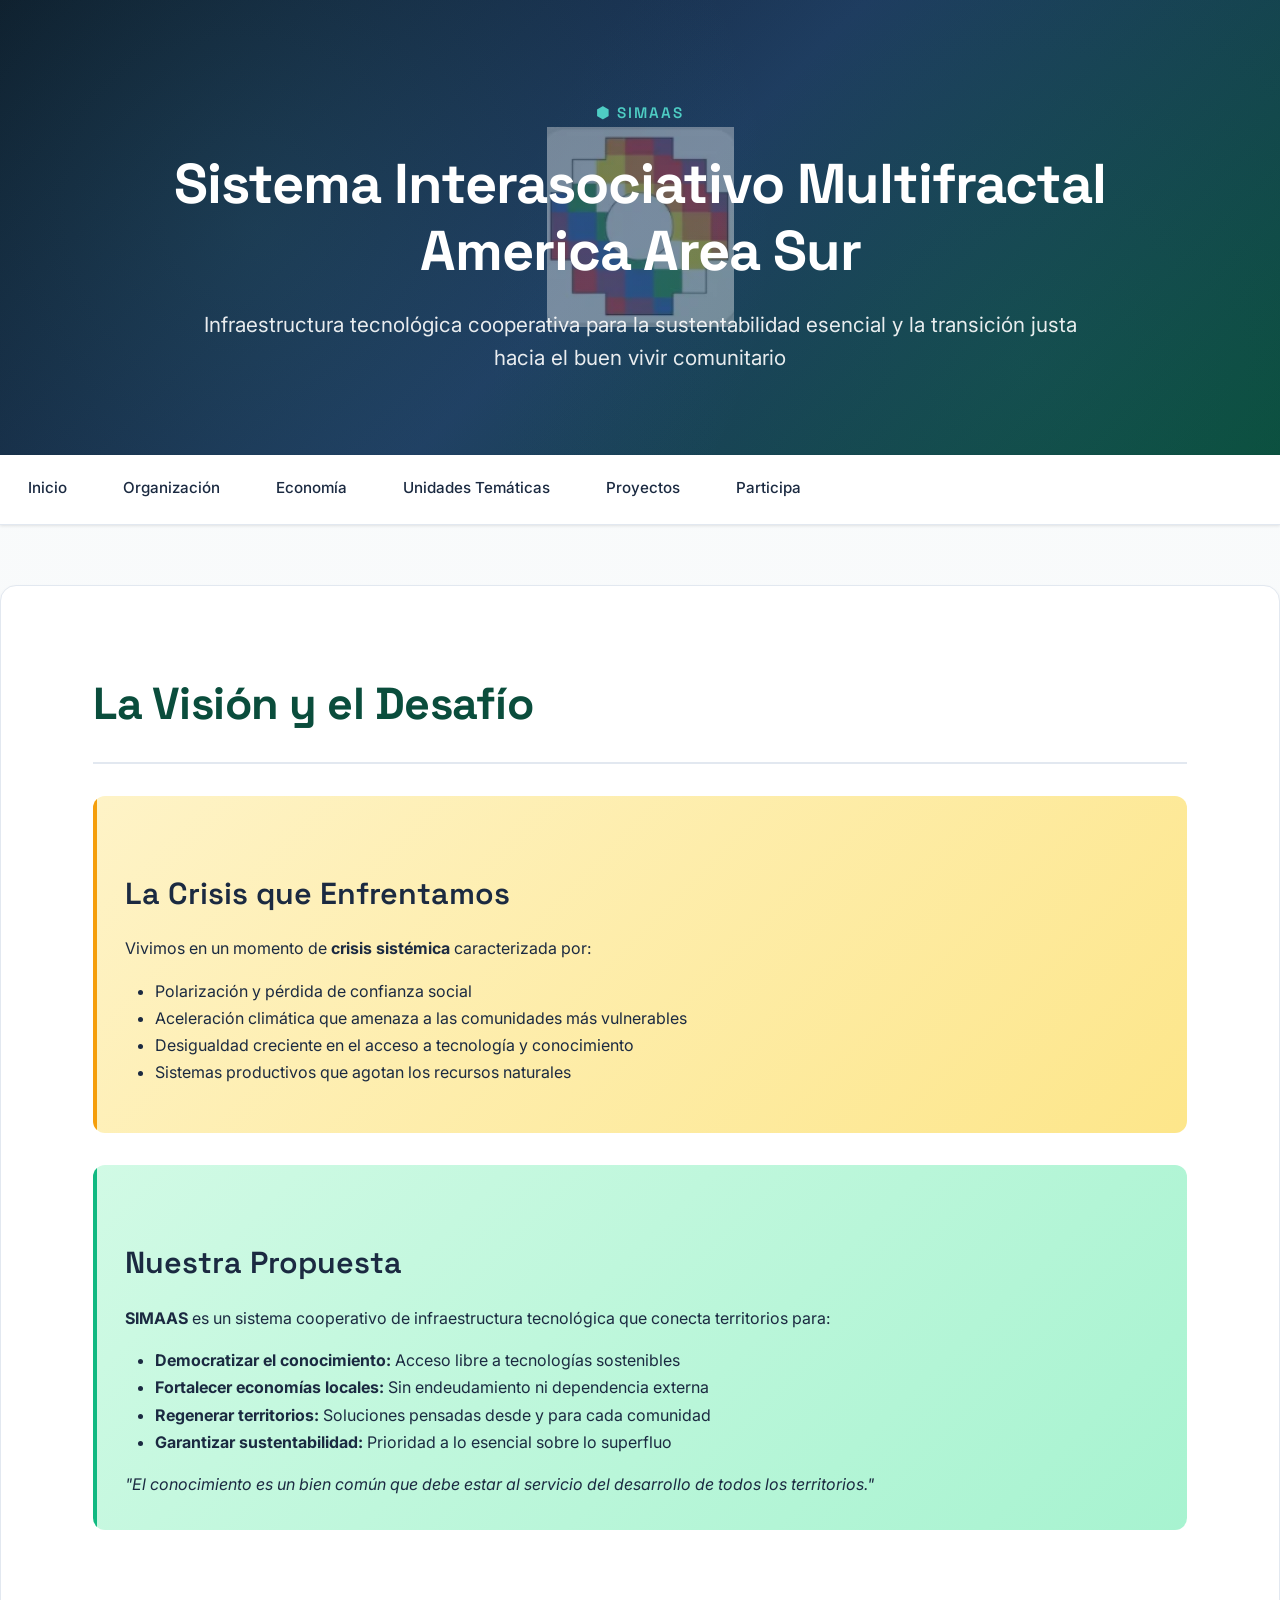
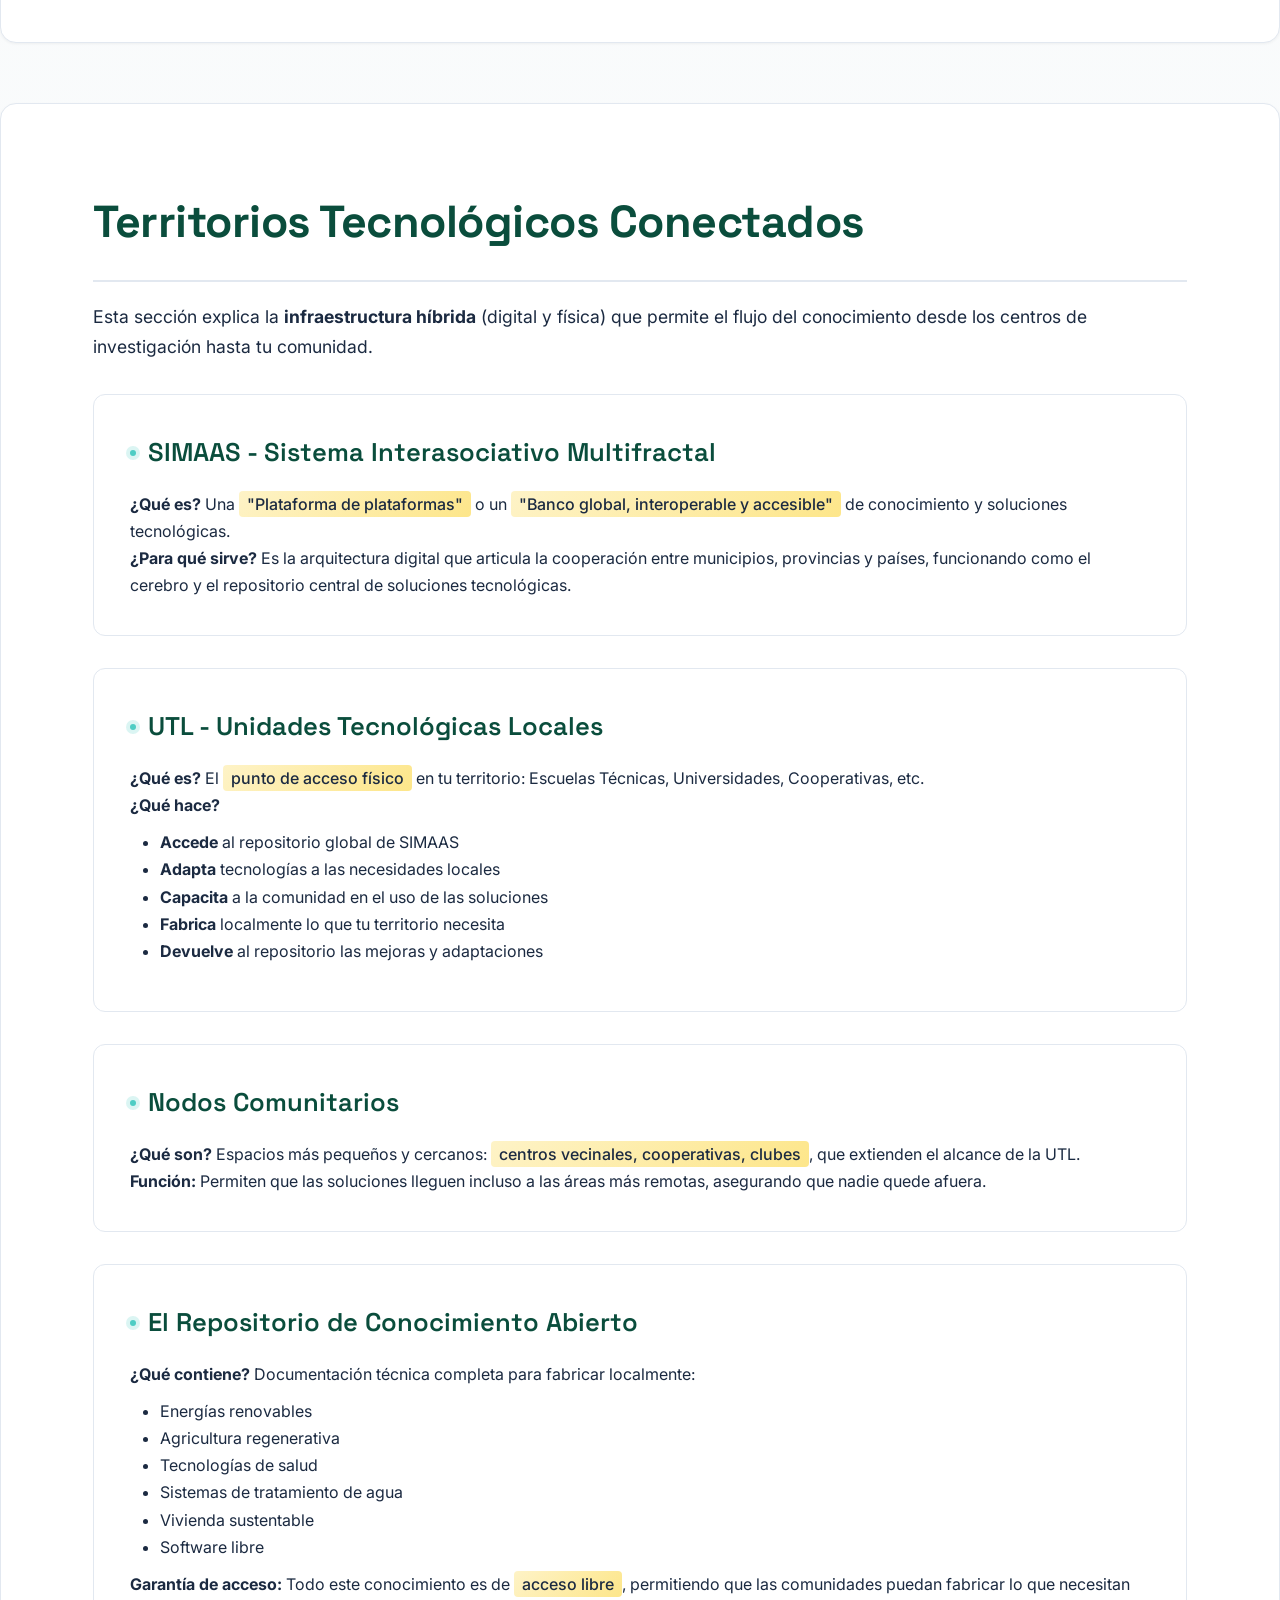
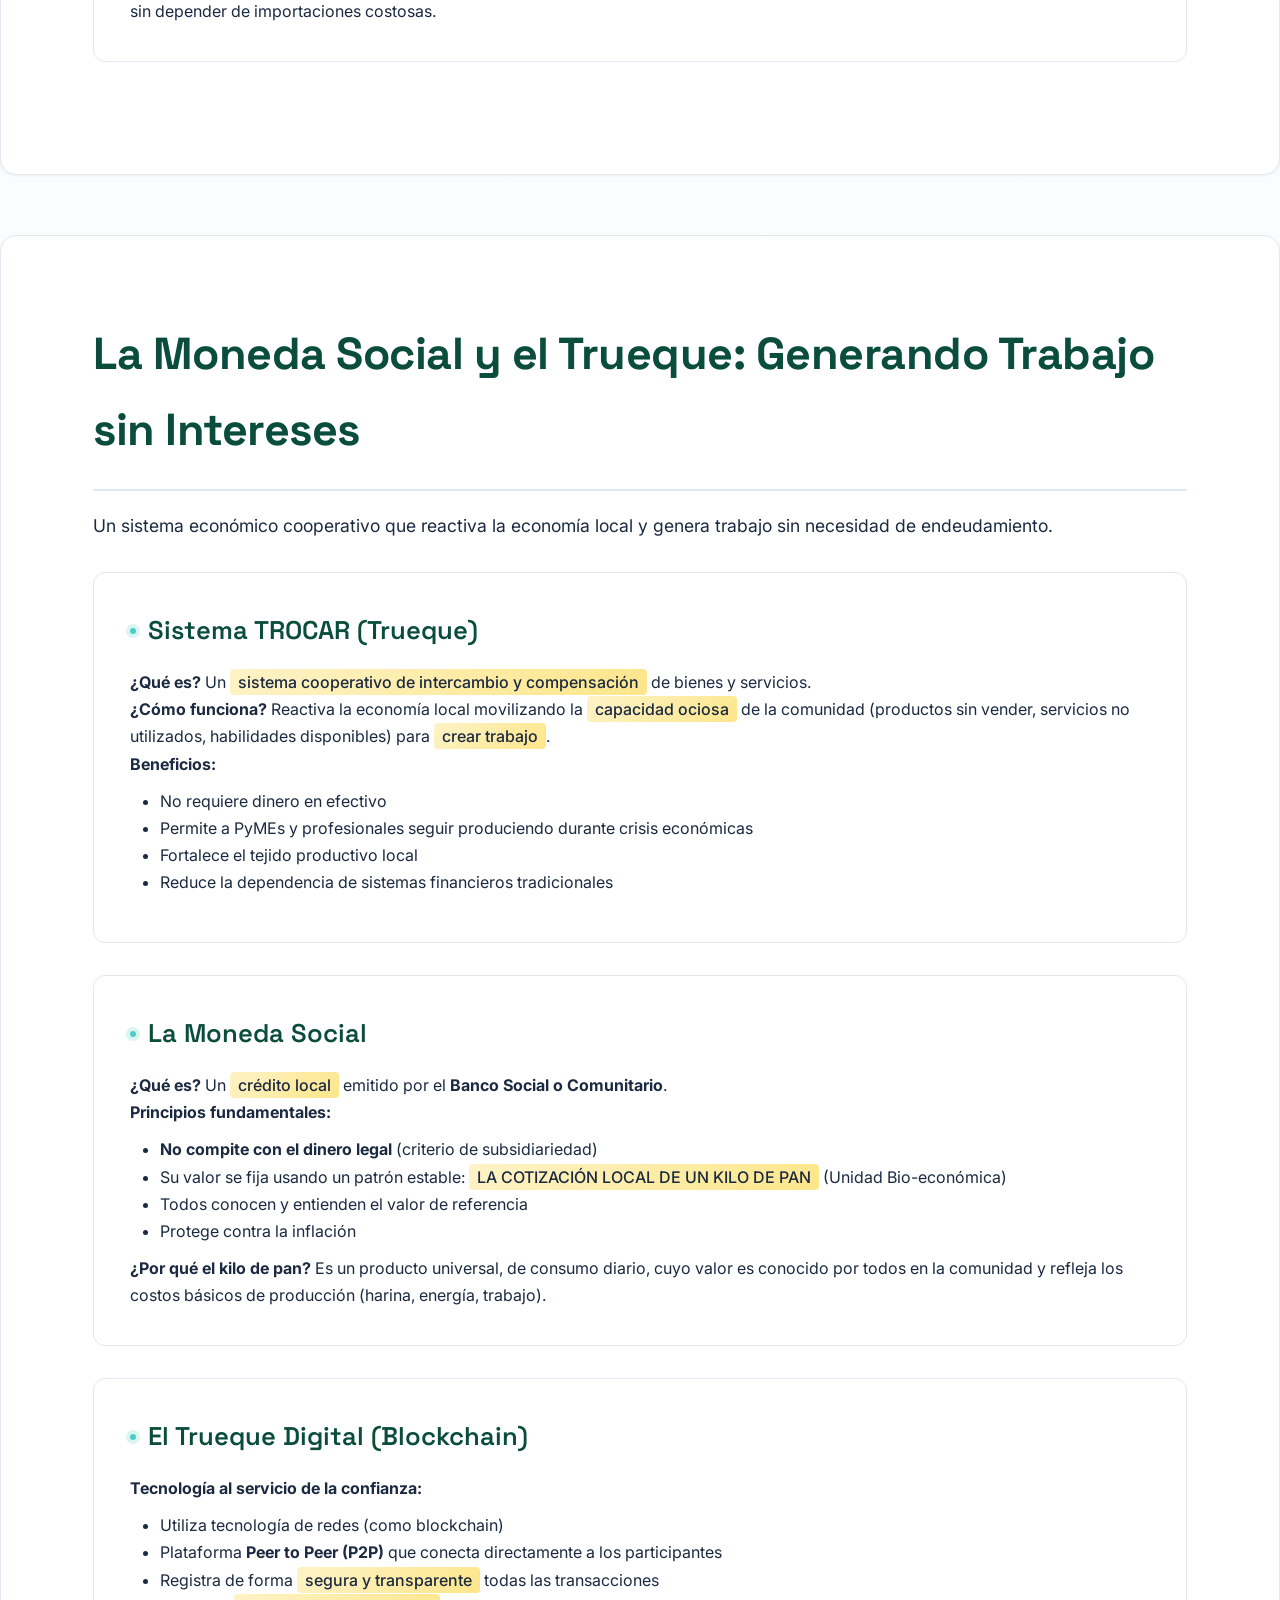
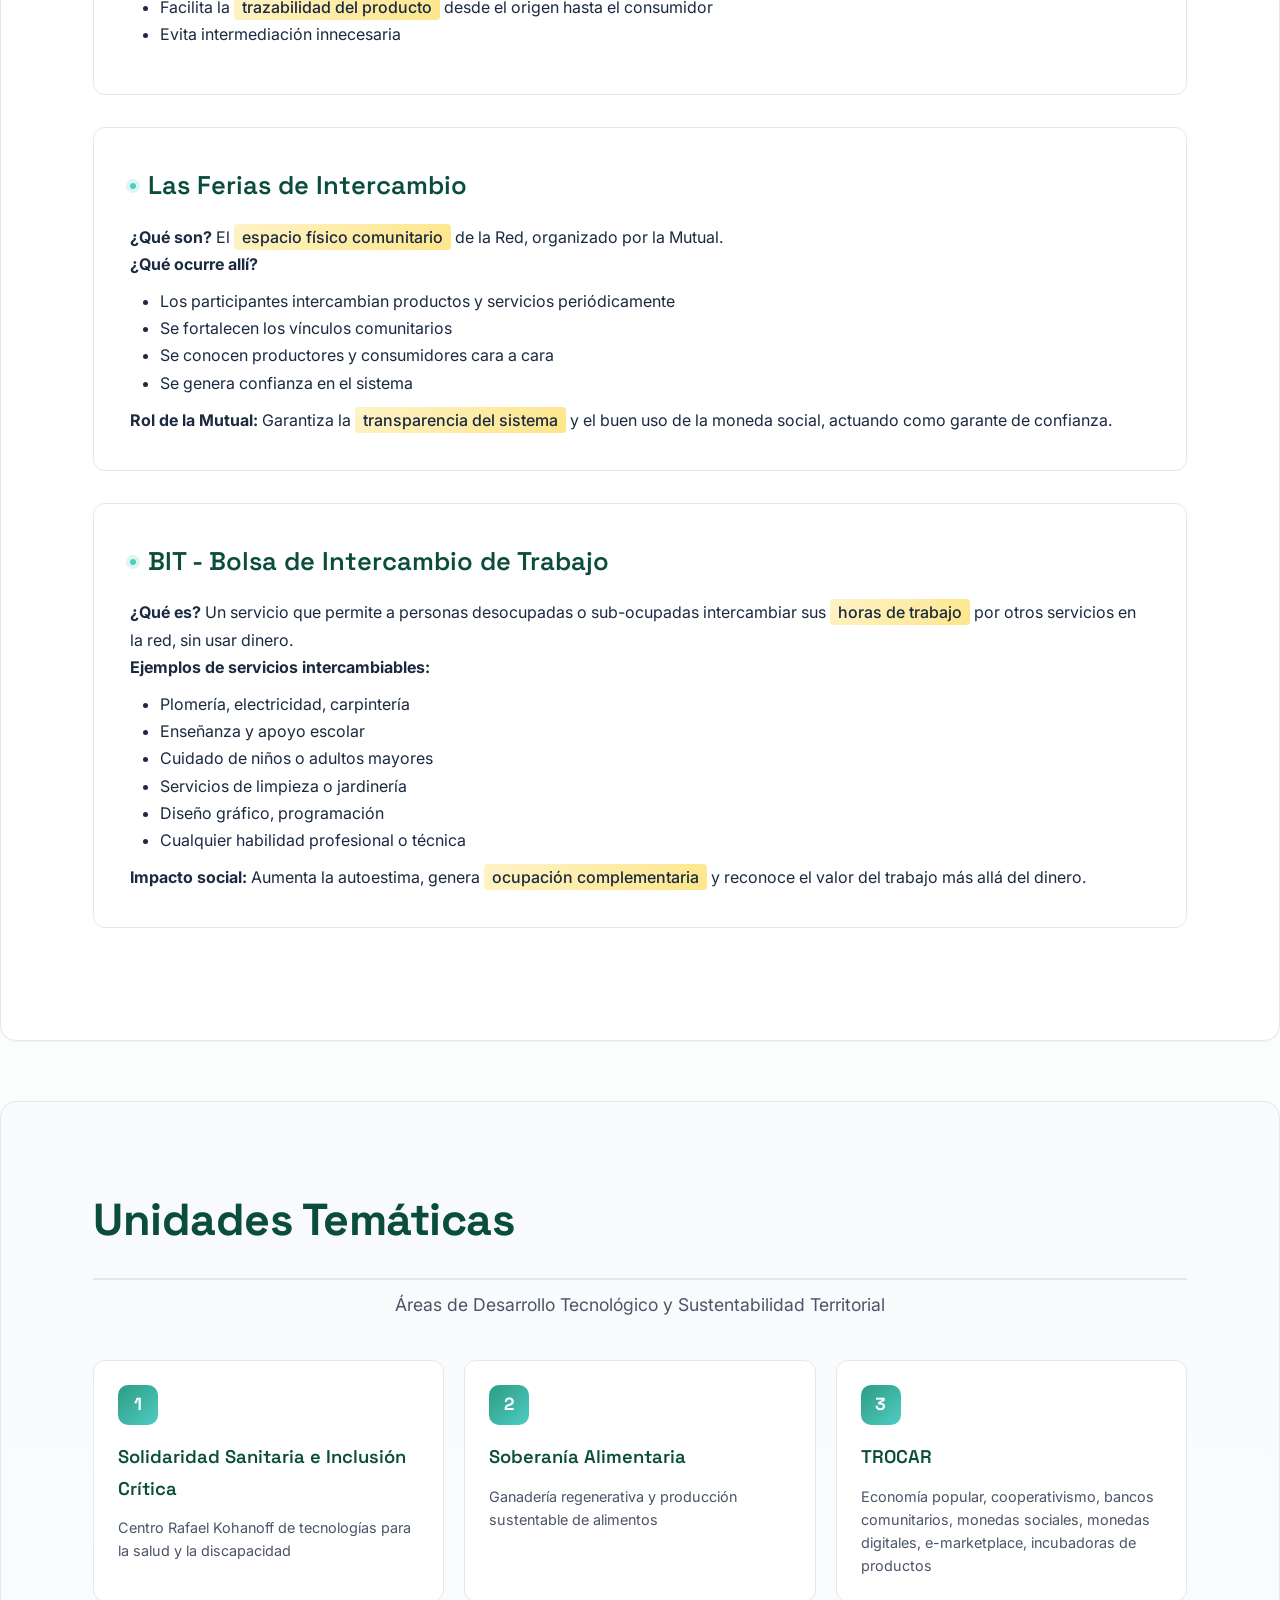
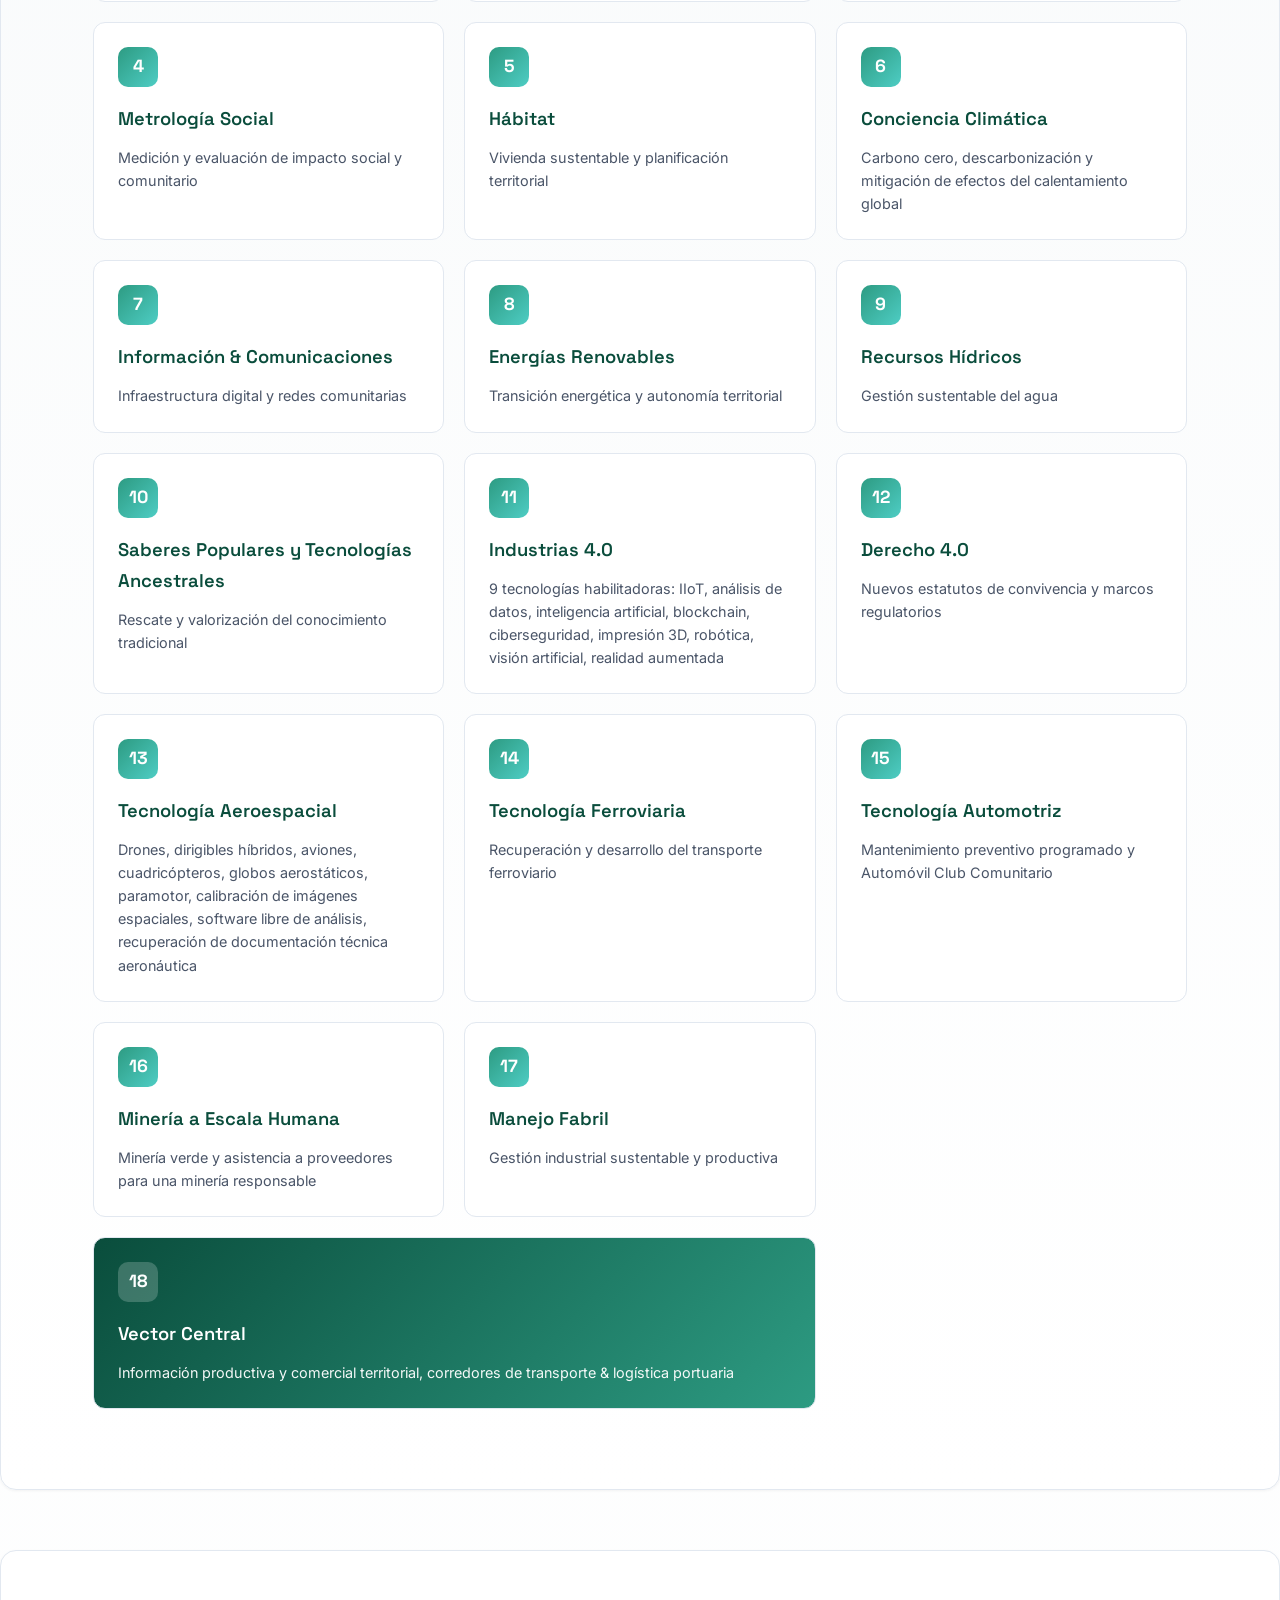
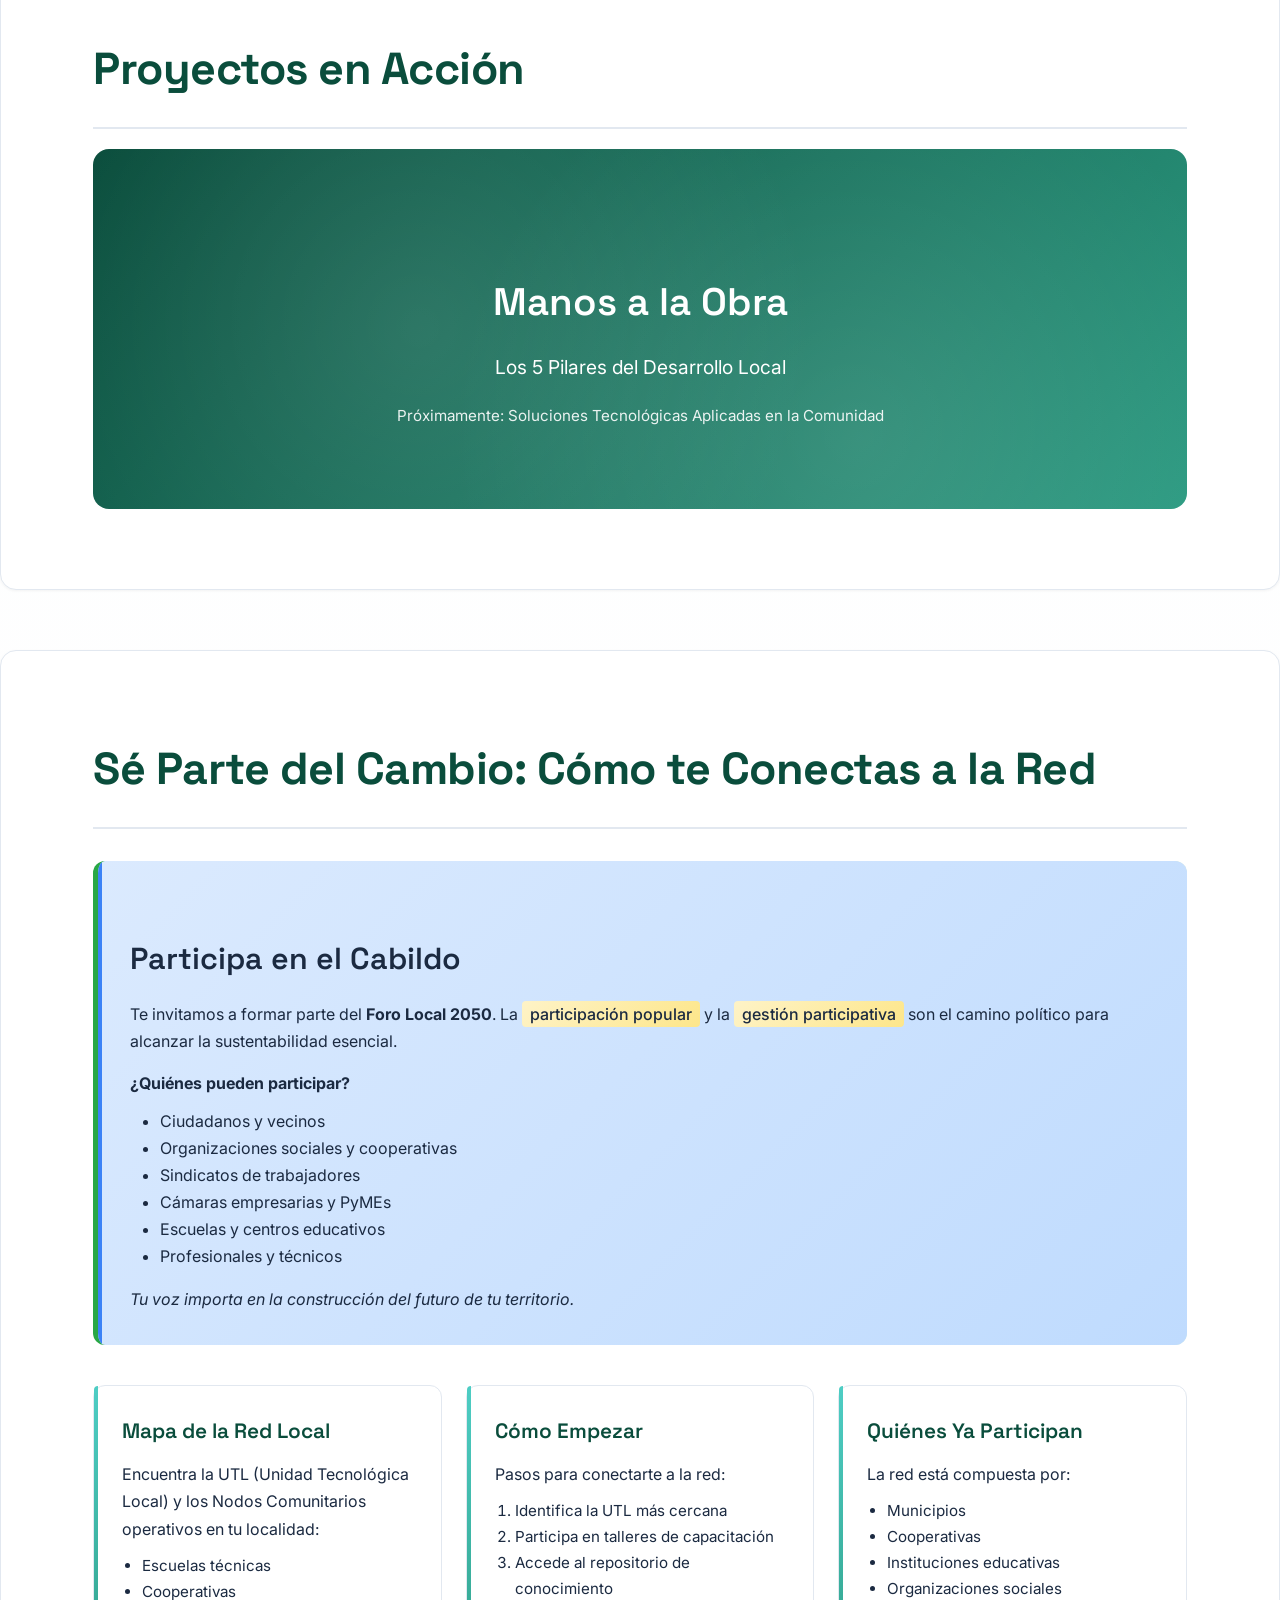
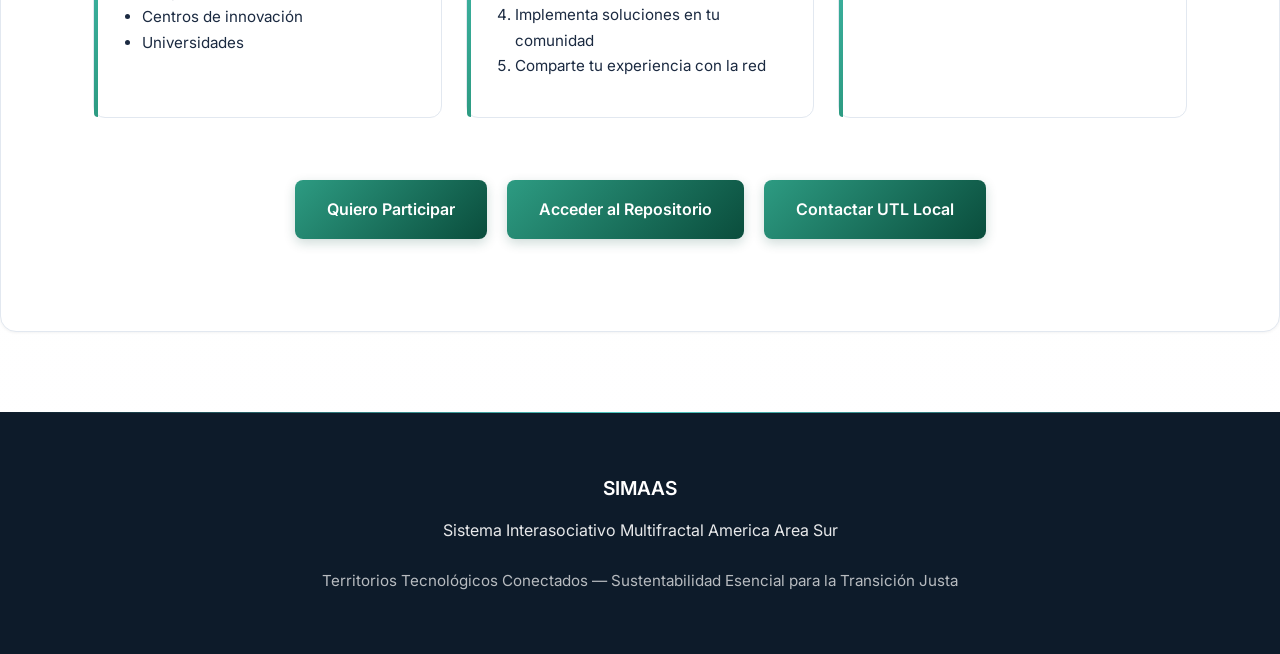
==== index.html @ aba861c8 "Corrección del nombre del archivo index" ====
<!DOCTYPE html>
<html lang="es">
<head>
    <meta charset="UTF-8">
    <meta name="viewport" content="width=device-width, initial-scale=1.0">
    <title>SIMAAS - Sistema Interasociativo Multifractal America Area Sur</title>
    <link rel="stylesheet" href="simaas.css">
</head>
<body>
    <header>
        <div class="container">
            <div class="logo">⬢ SIMAAS</div>
            <h1>Sistema Interasociativo Multifractal<br>America Area Sur</h1>
            <p>Infraestructura tecnológica cooperativa para la sustentabilidad esencial y la transición justa hacia el buen vivir comunitario</p>
        </div>
    </header>

    <nav>
        <ul>
            <li><a href="#inicio">Inicio</a></li>
            <li><a href="#organizacion">Organización</a></li>
            <li><a href="#economia">Economía</a></li>
            <li><a href="#unidades-tematicas">Unidades Temáticas</a></li>
            <li><a href="#proyectos">Proyectos</a></li>
            <li><a href="#participacion">Participa</a></li>
        </ul>
    </nav>

    <!-- SECCIÓN 1: INICIO -->
    <section id="inicio">
        <div class="container">
            <h2>La Visión y el Desafío</h2>
            
            <div class="crisis-box">
                <h3>La Crisis que Enfrentamos</h3>
                <p>Vivimos en un momento de <strong>crisis sistémica</strong> caracterizada por:</p>
                <ul style="margin: 15px 0 15px 30px;">
                    <li>Polarización y pérdida de confianza social</li>
                    <li>Aceleración climática que amenaza a las comunidades más vulnerables</li>
                    <li>Desigualdad creciente en el acceso a tecnología y conocimiento</li>
                    <li>Sistemas productivos que agotan los recursos naturales</li>
                </ul>
            </div>

            <div class="promise-box">
                <h3>Nuestra Propuesta</h3>
                <p><strong>SIMAAS</strong> es un sistema cooperativo de infraestructura tecnológica que conecta territorios para:</p>
                <ul style="margin: 15px 0 15px 30px;">
                    <li><strong>Democratizar el conocimiento:</strong> Acceso libre a tecnologías sostenibles</li>
                    <li><strong>Fortalecer economías locales:</strong> Sin endeudamiento ni dependencia externa</li>
                    <li><strong>Regenerar territorios:</strong> Soluciones pensadas desde y para cada comunidad</li>
                    <li><strong>Garantizar sustentabilidad:</strong> Prioridad a lo esencial sobre lo superfluo</li>
                </ul>
                <p><em>"El conocimiento es un bien común que debe estar al servicio del desarrollo de todos los territorios."</em></p>
            </div>
        </div>
    </section>

    <!-- SECCIÓN 2: ORGANIZACIÓN -->
    <section id="organizacion">
        <div class="container">
            <h2>Territorios Tecnológicos Conectados</h2>
            <p style="font-size: 1.1em; margin-bottom: 30px;">Esta sección explica la <strong>infraestructura híbrida</strong> (digital y física) que permite el flujo del conocimiento desde los centros de investigación hasta tu comunidad.</p>

            <div class="concept-card">
                <h4>SIMAAS - Sistema Interasociativo Multifractal</h4>
                <p><strong>¿Qué es?</strong> Una <span class="highlight">"Plataforma de plataformas"</span> o un <span class="highlight">"Banco global, interoperable y accesible"</span> de conocimiento y soluciones tecnológicas.</p>
                <p><strong>¿Para qué sirve?</strong> Es la arquitectura digital que articula la cooperación entre municipios, provincias y países, funcionando como el cerebro y el repositorio central de soluciones tecnológicas.</p>
            </div>

            <div class="concept-card">
                <h4>UTL - Unidades Tecnológicas Locales</h4>
                <p><strong>¿Qué es?</strong> El <span class="highlight">punto de acceso físico</span> en tu territorio: Escuelas Técnicas, Universidades, Cooperativas, etc.</p>
                <p><strong>¿Qué hace?</strong></p>
                <ul style="margin: 10px 0 10px 30px;">
                    <li><strong>Accede</strong> al repositorio global de SIMAAS</li>
                    <li><strong>Adapta</strong> tecnologías a las necesidades locales</li>
                    <li><strong>Capacita</strong> a la comunidad en el uso de las soluciones</li>
                    <li><strong>Fabrica</strong> localmente lo que tu territorio necesita</li>
                    <li><strong>Devuelve</strong> al repositorio las mejoras y adaptaciones</li>
                </ul>
            </div>

            <div class="concept-card">
                <h4>Nodos Comunitarios</h4>
                <p><strong>¿Qué son?</strong> Espacios más pequeños y cercanos: <span class="highlight">centros vecinales, cooperativas, clubes</span>, que extienden el alcance de la UTL.</p>
                <p><strong>Función:</strong> Permiten que las soluciones lleguen incluso a las áreas más remotas, asegurando que nadie quede afuera.</p>
            </div>

            <div class="concept-card">
                <h4>El Repositorio de Conocimiento Abierto</h4>
                <p><strong>¿Qué contiene?</strong> Documentación técnica completa para fabricar localmente:</p>
                <ul style="margin: 10px 0 10px 30px;">
                    <li>Energías renovables</li>
                    <li>Agricultura regenerativa</li>
                    <li>Tecnologías de salud</li>
                    <li>Sistemas de tratamiento de agua</li>
                    <li>Vivienda sustentable</li>
                    <li>Software libre</li>
                </ul>
                <p><strong>Garantía de acceso:</strong> Todo este conocimiento es de <span class="highlight">acceso libre</span>, permitiendo que las comunidades puedan fabricar lo que necesitan sin depender de importaciones costosas.</p>
            </div>
        </div>
    </section>

    <!-- SECCIÓN 3: ECONOMÍA -->
    <section id="economia">
        <div class="container">
            <h2>La Moneda Social y el Trueque: Generando Trabajo sin Intereses</h2>
            <p style="font-size: 1.1em; margin-bottom: 30px;">Un sistema económico cooperativo que reactiva la economía local y genera trabajo sin necesidad de endeudamiento.</p>

            <div class="concept-card">
                <h4>Sistema TROCAR (Trueque)</h4>
                <p><strong>¿Qué es?</strong> Un <span class="highlight">sistema cooperativo de intercambio y compensación</span> de bienes y servicios.</p>
                <p><strong>¿Cómo funciona?</strong> Reactiva la economía local movilizando la <span class="highlight">capacidad ociosa</span> de la comunidad (productos sin vender, servicios no utilizados, habilidades disponibles) para <span class="highlight">crear trabajo</span>.</p>
                <p><strong>Beneficios:</strong></p>
                <ul style="margin: 10px 0 10px 30px;">
                    <li>No requiere dinero en efectivo</li>
                    <li>Permite a PyMEs y profesionales seguir produciendo durante crisis económicas</li>
                    <li>Fortalece el tejido productivo local</li>
                    <li>Reduce la dependencia de sistemas financieros tradicionales</li>
                </ul>
            </div>

            <div class="concept-card">
                <h4>La Moneda Social</h4>
                <p><strong>¿Qué es?</strong> Un <span class="highlight">crédito local</span> emitido por el <strong>Banco Social o Comunitario</strong>.</p>
                <p><strong>Principios fundamentales:</strong></p>
                <ul style="margin: 10px 0 10px 30px;">
                    <li><strong>No compite con el dinero legal</strong> (criterio de subsidiariedad)</li>
                    <li>Su valor se fija usando un patrón estable: <span class="highlight">LA COTIZACIÓN LOCAL DE UN KILO DE PAN</span> (Unidad Bio-económica)</li>
                    <li>Todos conocen y entienden el valor de referencia</li>
                    <li>Protege contra la inflación</li>
                </ul>
                <p><strong>¿Por qué el kilo de pan?</strong> Es un producto universal, de consumo diario, cuyo valor es conocido por todos en la comunidad y refleja los costos básicos de producción (harina, energía, trabajo).</p>
            </div>

            <div class="concept-card">
                <h4>El Trueque Digital (Blockchain)</h4>
                <p><strong>Tecnología al servicio de la confianza:</strong></p>
                <ul style="margin: 10px 0 10px 30px;">
                    <li>Utiliza tecnología de redes (como blockchain)</li>
                    <li>Plataforma <strong>Peer to Peer (P2P)</strong> que conecta directamente a los participantes</li>
                    <li>Registra de forma <span class="highlight">segura y transparente</span> todas las transacciones</li>
                    <li>Facilita la <span class="highlight">trazabilidad del producto</span> desde el origen hasta el consumidor</li>
                    <li>Evita intermediación innecesaria</li>
                </ul>
            </div>

            <div class="concept-card">
                <h4>Las Ferias de Intercambio</h4>
                <p><strong>¿Qué son?</strong> El <span class="highlight">espacio físico comunitario</span> de la Red, organizado por la Mutual.</p>
                <p><strong>¿Qué ocurre allí?</strong></p>
                <ul style="margin: 10px 0 10px 30px;">
                    <li>Los participantes intercambian productos y servicios periódicamente</li>
                    <li>Se fortalecen los vínculos comunitarios</li>
                    <li>Se conocen productores y consumidores cara a cara</li>
                    <li>Se genera confianza en el sistema</li>
                </ul>
                <p><strong>Rol de la Mutual:</strong> Garantiza la <span class="highlight">transparencia del sistema</span> y el buen uso de la moneda social, actuando como garante de confianza.</p>
            </div>

            <div class="concept-card">
                <h4>BIT - Bolsa de Intercambio de Trabajo</h4>
                <p><strong>¿Qué es?</strong> Un servicio que permite a personas desocupadas o sub-ocupadas intercambiar sus <span class="highlight">horas de trabajo</span> por otros servicios en la red, sin usar dinero.</p>
                <p><strong>Ejemplos de servicios intercambiables:</strong></p>
                <ul style="margin: 10px 0 10px 30px;">
                    <li>Plomería, electricidad, carpintería</li>
                    <li>Enseñanza y apoyo escolar</li>
                    <li>Cuidado de niños o adultos mayores</li>
                    <li>Servicios de limpieza o jardinería</li>
                    <li>Diseño gráfico, programación</li>
                    <li>Cualquier habilidad profesional o técnica</li>
                </ul>
                <p><strong>Impacto social:</strong> Aumenta la autoestima, genera <span class="highlight">ocupación complementaria</span> y reconoce el valor del trabajo más allá del dinero.</p>
            </div>
        </div>
    </section>

    <!-- SECCIÓN 4: UNIDADES TEMÁTICAS -->
    <section id="unidades-tematicas" style="background: linear-gradient(180deg, #F8FAFB 0%, #FFFFFF 100%);">
        <div class="container">
            <h2>Unidades Temáticas</h2>
            <p class="section-subtitle">Áreas de Desarrollo Tecnológico y Sustentabilidad Territorial</p>

            <div style="display: grid; grid-template-columns: repeat(auto-fit, minmax(300px, 1fr)); gap: 20px; margin-top: 40px;">
                
                <div class="tech-unit-card">
                    <div class="unit-number">1</div>
                    <h4>Solidaridad Sanitaria e Inclusión Crítica</h4>
                    <p>Centro Rafael Kohanoff de tecnologías para la salud y la discapacidad</p>
                </div>

                <div class="tech-unit-card">
                    <div class="unit-number">2</div>
                    <h4>Soberanía Alimentaria</h4>
                    <p>Ganadería regenerativa y producción sustentable de alimentos</p>
                </div>

                <div class="tech-unit-card">
                    <div class="unit-number">3</div>
                    <h4>TROCAR</h4>
                    <p>Economía popular, cooperativismo, bancos comunitarios, monedas sociales, monedas digitales, e-marketplace, incubadoras de productos</p>
                </div>

                <div class="tech-unit-card">
                    <div class="unit-number">4</div>
                    <h4>Metrología Social</h4>
                    <p>Medición y evaluación de impacto social y comunitario</p>
                </div>

                <div class="tech-unit-card">
                    <div class="unit-number">5</div>
                    <h4>Hábitat</h4>
                    <p>Vivienda sustentable y planificación territorial</p>
                </div>

                <div class="tech-unit-card">
                    <div class="unit-number">6</div>
                    <h4>Conciencia Climática</h4>
                    <p>Carbono cero, descarbonización y mitigación de efectos del calentamiento global</p>
                </div>

                <div class="tech-unit-card">
                    <div class="unit-number">7</div>
                    <h4>Información & Comunicaciones</h4>
                    <p>Infraestructura digital y redes comunitarias</p>
                </div>

                <div class="tech-unit-card">
                    <div class="unit-number">8</div>
                    <h4>Energías Renovables</h4>
                    <p>Transición energética y autonomía territorial</p>
                </div>

                <div class="tech-unit-card">
                    <div class="unit-number">9</div>
                    <h4>Recursos Hídricos</h4>
                    <p>Gestión sustentable del agua</p>
                </div>

                <div class="tech-unit-card">
                    <div class="unit-number">10</div>
                    <h4>Saberes Populares y Tecnologías Ancestrales</h4>
                    <p>Rescate y valorización del conocimiento tradicional</p>
                </div>

                <div class="tech-unit-card">
                    <div class="unit-number">11</div>
                    <h4>Industrias 4.0</h4>
                    <p>9 tecnologías habilitadoras: IIoT, análisis de datos, inteligencia artificial, blockchain, ciberseguridad, impresión 3D, robótica, visión artificial, realidad aumentada</p>
                </div>

                <div class="tech-unit-card">
                    <div class="unit-number">12</div>
                    <h4>Derecho 4.0</h4>
                    <p>Nuevos estatutos de convivencia y marcos regulatorios</p>
                </div>

                <div class="tech-unit-card">
                    <div class="unit-number">13</div>
                    <h4>Tecnología Aeroespacial</h4>
                    <p>Drones, dirigibles híbridos, aviones, cuadricópteros, globos aerostáticos, paramotor, calibración de imágenes espaciales, software libre de análisis, recuperación de documentación técnica aeronáutica</p>
                </div>

                <div class="tech-unit-card">
                    <div class="unit-number">14</div>
                    <h4>Tecnología Ferroviaria</h4>
                    <p>Recuperación y desarrollo del transporte ferroviario</p>
                </div>

                <div class="tech-unit-card">
                    <div class="unit-number">15</div>
                    <h4>Tecnología Automotriz</h4>
                    <p>Mantenimiento preventivo programado y Automóvil Club Comunitario</p>
                </div>

                <div class="tech-unit-card">
                    <div class="unit-number">16</div>
                    <h4>Minería a Escala Humana</h4>
                    <p>Minería verde y asistencia a proveedores para una minería responsable</p>
                </div>

                <div class="tech-unit-card">
                    <div class="unit-number">17</div>
                    <h4>Manejo Fabril</h4>
                    <p>Gestión industrial sustentable y productiva</p>
                </div>

                <div class="tech-unit-card" style="grid-column: span 2; background: linear-gradient(135deg, var(--primary-color) 0%, var(--secondary-color) 100%); color: white;">
                    <div class="unit-number" style="background: rgba(255,255,255,0.2); color: white;">18</div>
                    <h4 style="color: white;">Vector Central</h4>
                    <p style="color: rgba(255,255,255,0.95);">Información productiva y comercial territorial, corredores de transporte & logística portuaria</p>
                </div>

            </div>
        </div>
    </section>

    <!-- SECCIÓN 5: PROYECTOS -->
    <section id="proyectos">
        <div class="container">
            <h2>Proyectos en Acción</h2>
            <div class="coming-soon">
                <h3>Manos a la Obra</h3>
                <p style="font-size: 1.2em;">Los 5 Pilares del Desarrollo Local</p>
                <p style="margin-top: 20px; font-size: 0.95em; opacity: 0.9;">Próximamente: Soluciones Tecnológicas Aplicadas en la Comunidad</p>
            </div>
        </div>
    </section>

    <!-- SECCIÓN 6: PARTICIPACIÓN -->
    <section id="participacion">
        <div class="container">
            <h2>Sé Parte del Cambio: Cómo te Conectas a la Red</h2>

            <div class="solidarity-box" style="background-color: #d4edda; border-left: 5px solid #28a745; margin-bottom: 30px;">
                <h3>Participa en el Cabildo</h3>
                <p>Te invitamos a formar parte del <strong>Foro Local 2050</strong>. La <span class="highlight">participación popular</span> y la <span class="highlight">gestión participativa</span> son el camino político para alcanzar la sustentabilidad esencial.</p>
                <p style="margin-top: 15px;"><strong>¿Quiénes pueden participar?</strong></p>
                <ul style="margin: 10px 0 10px 30px;">
                    <li>Ciudadanos y vecinos</li>
                    <li>Organizaciones sociales y cooperativas</li>
                    <li>Sindicatos de trabajadores</li>
                    <li>Cámaras empresarias y PyMEs</li>
                    <li>Escuelas y centros educativos</li>
                    <li>Profesionales y técnicos</li>
                </ul>
                <p style="margin-top: 15px;"><em>Tu voz importa en la construcción del futuro de tu territorio.</em></p>
            </div>

            <div class="participation-grid">
                <div class="participation-item">
                    <h4>Mapa de la Red Local</h4>
                    <p>Encuentra la UTL (Unidad Tecnológica Local) y los Nodos Comunitarios operativos en tu localidad:</p>
                    <ul style="margin: 10px 0 10px 20px; font-size: 0.95em;">
                        <li>Escuelas técnicas</li>
                        <li>Cooperativas</li>
                        <li>Centros de innovación</li>
                        <li>Universidades</li>
                    </ul>
                </div>

                <div class="participation-item">
                    <h4>Cómo Empezar</h4>
                    <p>Pasos para conectarte a la red:</p>
                    <ol style="margin: 10px 0 10px 20px; font-size: 0.95em;">
                        <li>Identifica la UTL más cercana</li>
                        <li>Participa en talleres de capacitación</li>
                        <li>Accede al repositorio de conocimiento</li>
                        <li>Implementa soluciones en tu comunidad</li>
                        <li>Comparte tu experiencia con la red</li>
                    </ol>
                </div>

                <div class="participation-item">
                    <h4>Quiénes Ya Participan</h4>
                    <p>La red está compuesta por:</p>
                    <ul style="margin: 10px 0 10px 20px; font-size: 0.95em;">
                        <li>Municipios</li>
                        <li>Cooperativas</li>
                        <li>Instituciones educativas</li>
                        <li>Organizaciones sociales</li>
                    </ul>
                </div>
            </div>

            <div style="text-align: center; margin-top: 50px;">
                <a href="#" class="cta-button">Quiero Participar</a>
                <a href="#" class="cta-button">Acceder al Repositorio</a>
                <a href="#" class="cta-button">Contactar UTL Local</a>
            </div>
        </div>
    </section>

    <footer>
        <div class="container">
            <p style="font-size: 1.2em; font-weight: 600; margin-bottom: 12px;">SIMAAS</p>
            <p style="opacity: 0.9;">Sistema Interasociativo Multifractal America Area Sur</p>
            <p style="margin-top: 24px; opacity: 0.7; font-size: 0.95em;">Territorios Tecnológicos Conectados — Sustentabilidad Esencial para la Transición Justa</p>
        </div>
    </footer>

    <script>
        // Smooth scroll para los links de navegación
        document.querySelectorAll('nav a[href^="#"]').forEach(anchor => {
            anchor.addEventListener('click', function (e) {
                e.preventDefault();
                const targetId = this.getAttribute('href');
                const targetElement = document.querySelector(targetId);
                
                if (targetElement) {
                    targetElement.scrollIntoView({
                        behavior: 'smooth',
                        block: 'start'
                    });
                }
            });
        });
    </script>
</body>
</html>
---- simaas.css ----
@import url("https://fonts.googleapis.com/css2?family=Inter:wght@300;400;500;600;700&family=Space+Grotesk:wght@500;600;700&display=swap");
* {
    margin: 0;
    padding: 0;
    box-sizing: border-box;
}

:root {
    --primary-color: #0A4D3C;
    --secondary-color: #2D9B82;
    --accent-color: #4ECDC4;
    --dark-bg: #0D1B2A;
    --light-bg: #F8FAFB;
    --text-primary: #1B2A41;
    --text-secondary: #4A5568;
    --border-color: #E2E8F0;
    --success-color: #10B981;
    --warning-color: #F59E0B;
    --info-color: #3B82F6;
}

body {
    font-family: 'Inter', -apple-system, BlinkMacSystemFont, 'Segoe UI', Roboto, sans-serif;
    line-height: 1.7;
    color: var(--text-primary);
    background: linear-gradient(180deg, #F8FAFB 0%, #FFFFFF 100%);
    overflow-x: hidden;
}

.container {
    max-width: 1280px;
    margin: 0 auto;
    padding: 0 32px;
}

/* Header con diseño tech moderno */
header {
    position: relative;
    background: linear-gradient(135deg, var(--dark-bg) 0%, #1E3A5F 50%, var(--primary-color) 100%);
    color: white;
    padding: 100px 0 80px;
    overflow: hidden;
    text-align: center;
}

header::before {
    content: '';
    position: absolute;
    top: 0;
    left: 0;
    right: 0;
    bottom: 0;
    background: 
        radial-gradient(circle at 20% 50%, rgba(78, 205, 196, 0.1) 0%, transparent 50%),
        radial-gradient(circle at 80% 80%, rgba(45, 155, 130, 0.1) 0%, transparent 50%);
    pointer-events: none;
}

/* Cruz Chacana centrada en el fondo */
header::after {
    content: '';
    position: absolute;
    top: 50%;
    left: 50%;
    transform: translate(-50%, -50%);
    width: 200px;
    height: 200px;
    background-image: url('[data-uri]');
    background-position: center center;
    background-repeat: no-repeat;
    background-size: contain;
    opacity: 0.4;
    pointer-events: none;
    z-index: 0;
}

header .container {
    position: relative;
    z-index: 1;
}

header .logo {
    font-family: 'Space Grotesk', sans-serif;
    font-size: 0.95em;
    font-weight: 600;
    letter-spacing: 2px;
    text-transform: uppercase;
    color: var(--accent-color);
    margin-bottom: 24px;
    display: flex;
    align-items: center;
    justify-content: center;
    gap: 8px;
}

header h1 {
    font-family: 'Space Grotesk', sans-serif;
    font-size: 3.5em;
    font-weight: 700;
    margin-bottom: 24px;
    letter-spacing: -1px;
    line-height: 1.2;
}

header p {
    font-size: 1.3em;
    font-weight: 400;
    max-width: 900px;
    margin: 0 auto;
    opacity: 0.9;
    line-height: 1.6;
}

/* Navegación profesional */
nav {
    background: rgba(255, 255, 255, 0.98);
    backdrop-filter: blur(10px);
    padding: 0;
    position: sticky;
    top: 0;
    z-index: 1000;
    box-shadow: 0 1px 3px rgba(0, 0, 0, 0.1);
    border-bottom: 1px solid var(--border-color);
}

nav .container {
    display: flex;
    justify-content: center;
}

nav ul {
    list-style: none;
    display: flex;
    margin: 0;
    padding: 0;
}

nav ul li a {
    color: var(--text-primary);
    text-decoration: none;
    padding: 20px 28px;
    display: block;
    font-weight: 500;
    font-size: 0.95em;
    transition: all 0.3s ease;
    border-bottom: 3px solid transparent;
}

nav ul li a:hover {
    color: var(--secondary-color);
    border-bottom-color: var(--secondary-color);
}

/* Secciones con diseño limpio */
section {
    background-color: white;
    margin: 60px 0;
    padding: 80px 60px;
    border-radius: 16px;
    box-shadow: 0 1px 3px rgba(0, 0, 0, 0.05);
    border: 1px solid var(--border-color);
}

section h2 {
    font-family: 'Space Grotesk', sans-serif;
    color: var(--primary-color);
    font-size: 2.8em;
    font-weight: 700;
    margin-bottom: 20px;
    padding-bottom: 20px;
    border-bottom: 2px solid var(--border-color);
    letter-spacing: -0.5px;
}

section h3 {
    font-family: 'Space Grotesk', sans-serif;
    color: var(--text-primary);
    font-size: 1.9em;
    font-weight: 600;
    margin-top: 40px;
    margin-bottom: 16px;
}

/* Cajas de contenido premium */
.crisis-box, .promise-box, .solidarity-box {
    border-radius: 12px;
    padding: 32px;
    margin: 32px 0;
    border: none;
    position: relative;
    overflow: hidden;
}

.crisis-box::before, .promise-box::before, .solidarity-box::before {
    content: '';
    position: absolute;
    left: 0;
    top: 0;
    bottom: 0;
    width: 4px;
}

.crisis-box {
    background: linear-gradient(135deg, #FEF3C7 0%, #FDE68A 100%);
}

.crisis-box::before {
    background: var(--warning-color);
}

.promise-box {
    background: linear-gradient(135deg, #D1FAE5 0%, #A7F3D0 100%);
}

.promise-box::before {
    background: var(--success-color);
}

.solidarity-box {
    background: linear-gradient(135deg, #DBEAFE 0%, #BFDBFE 100%);
}

.solidarity-box::before {
    background: var(--info-color);
}

/* Cards de conceptos modernos */
.concept-card {
    background: white;
    border: 1px solid var(--border-color);
    border-radius: 12px;
    padding: 36px;
    margin: 32px 0;
    transition: all 0.3s ease;
    position: relative;
}

.concept-card::before {
    content: '';
    position: absolute;
    top: 0;
    left: 0;
    right: 0;
    height: 4px;
    background: linear-gradient(90deg, var(--secondary-color), var(--accent-color));
    border-radius: 12px 12px 0 0;
    opacity: 0;
    transition: opacity 0.3s ease;
}

.concept-card:hover {
    transform: translateY(-4px);
    box-shadow: 0 12px 24px rgba(10, 77, 60, 0.1);
    border-color: var(--secondary-color);
}

.concept-card:hover::before {
    opacity: 1;
}

.concept-card h4 {
    font-family: 'Space Grotesk', sans-serif;
    color: var(--primary-color);
    font-size: 1.6em;
    font-weight: 600;
    margin-bottom: 16px;
    display: flex;
    align-items: center;
    gap: 12px;
}

.concept-card h4::before {
    content: '';
    width: 6px;
    height: 6px;
    background: var(--accent-color);
    border-radius: 50%;
    box-shadow: 0 0 0 4px rgba(78, 205, 196, 0.2);
}

/* Botones profesionales */
.cta-button {
    display: inline-block;
    background: linear-gradient(135deg, var(--secondary-color) 0%, var(--primary-color) 100%);
    color: white;
    padding: 16px 32px;
    text-decoration: none;
    border-radius: 8px;
    font-size: 1em;
    font-weight: 600;
    margin: 12px 8px;
    transition: all 0.3s ease;
    box-shadow: 0 4px 12px rgba(10, 77, 60, 0.2);
}

.cta-button:hover {
    transform: translateY(-2px);
    box-shadow: 0 8px 20px rgba(10, 77, 60, 0.3);
}

/* Grid de participación */
.participation-grid {
    display: grid;
    grid-template-columns: repeat(auto-fit, minmax(280px, 1fr));
    gap: 24px;
    margin: 40px 0;
}

.participation-item {
    background: white;
    border: 1px solid var(--border-color);
    padding: 28px;
    border-radius: 12px;
    transition: all 0.3s ease;
    position: relative;
}

.participation-item::before {
    content: '';
    position: absolute;
    left: 0;
    top: 0;
    bottom: 0;
    width: 4px;
    background: linear-gradient(180deg, var(--accent-color), var(--secondary-color));
    border-radius: 12px 0 0 12px;
}

.participation-item:hover {
    transform: translateY(-4px);
    box-shadow: 0 8px 16px rgba(10, 77, 60, 0.08);
}

.participation-item h4 {
    color: var(--primary-color);
    font-family: 'Space Grotesk', sans-serif;
    font-weight: 600;
    margin-bottom: 12px;
    font-size: 1.3em;
}

/* Footer profesional */
footer {
    background: var(--dark-bg);
    color: white;
    text-align: center;
    padding: 60px 0;
    margin-top: 80px;
    position: relative;
}

footer::before {
    content: '';
    position: absolute;
    top: 0;
    left: 0;
    right: 0;
    height: 1px;
    background: linear-gradient(90deg, transparent, var(--accent-color), transparent);
}

.highlight {
    background: linear-gradient(135deg, #FEF3C7 0%, #FDE68A 100%);
    padding: 3px 8px;
    border-radius: 4px;
    font-weight: 500;
    color: var(--text-primary);
}

/* Coming Soon profesional */
.coming-soon {
    text-align: center;
    padding: 80px 40px;
    background: linear-gradient(135deg, var(--primary-color) 0%, var(--secondary-color) 100%);
    color: white;
    border-radius: 16px;
    position: relative;
    overflow: hidden;
}

.coming-soon::before {
    content: '';
    position: absolute;
    top: 0;
    left: 0;
    right: 0;
    bottom: 0;
    background: 
        radial-gradient(circle at 30% 50%, rgba(255, 255, 255, 0.1) 0%, transparent 50%),
        radial-gradient(circle at 70% 80%, rgba(255, 255, 255, 0.1) 0%, transparent 50%);
}

.coming-soon h3 {
    font-family: 'Space Grotesk', sans-serif;
    font-size: 2.4em;
    margin-bottom: 16px;
    color: white;
    position: relative;
    z-index: 1;
}

.coming-soon p {
    position: relative;
    z-index: 1;
}

/* Estilos para Unidades Temáticas */
.tech-unit-card {
    background: white;
    border-radius: 12px;
    padding: 24px;
    border: 1px solid var(--border-color);
    transition: all 0.3s ease;
    position: relative;
    overflow: hidden;
}

.tech-unit-card::before {
    content: '';
    position: absolute;
    top: 0;
    left: 0;
    width: 4px;
    height: 100%;
    background: linear-gradient(180deg, var(--secondary-color) 0%, var(--accent-color) 100%);
    opacity: 0;
    transition: opacity 0.3s ease;
}

.tech-unit-card:hover {
    transform: translateY(-4px);
    box-shadow: 0 12px 24px rgba(10, 77, 60, 0.15);
    border-color: var(--secondary-color);
}

.tech-unit-card:hover::before {
    opacity: 1;
}

.unit-number {
    width: 40px;
    height: 40px;
    background: linear-gradient(135deg, var(--secondary-color) 0%, var(--accent-color) 100%);
    color: white;
    border-radius: 10px;
    display: flex;
    align-items: center;
    justify-content: center;
    font-weight: 700;
    font-size: 1.1em;
    margin-bottom: 16px;
    font-family: 'Space Grotesk', sans-serif;
}

.tech-unit-card h4 {
    color: var(--primary-color);
    font-family: 'Space Grotesk', sans-serif;
    font-size: 1.15em;
    margin-bottom: 12px;
    font-weight: 600;
}

.tech-unit-card p {
    color: var(--text-secondary);
    font-size: 0.9em;
    line-height: 1.6;
}

.section-subtitle {
    text-align: center;
    color: var(--text-secondary);
    font-size: 1.1em;
    max-width: 700px;
    margin: -10px auto 20px;
}

/* Responsive */
@media (max-width: 968px) {
    header h1 {
        font-size: 2.5em;
    }

    section {
        padding: 50px 32px;
    }

    section h2 {
        font-size: 2.2em;
    }

    nav ul {
        flex-wrap: wrap;
        justify-content: center;
    }

    nav ul li a {
        padding: 16px 20px;
    }
}

@media (max-width: 640px) {
    header {
        padding: 60px 0 50px;
    }

    header h1 {
        font-size: 1.9em;
    }

    header p {
        font-size: 1.1em;
    }

    section {
        padding: 40px 24px;
        margin: 32px 0;
    }

    .concept-card, .crisis-box, .promise-box, .solidarity-box {
        padding: 24px;
    }
}

/* Animaciones sutiles */
@keyframes fadeInUp {
    from {
        opacity: 0;
        transform: translateY(30px);
    }
    to {
        opacity: 1;
        transform: translateY(0);
    }
}

section {
    animation: fadeInUp 0.6s ease-out;
}
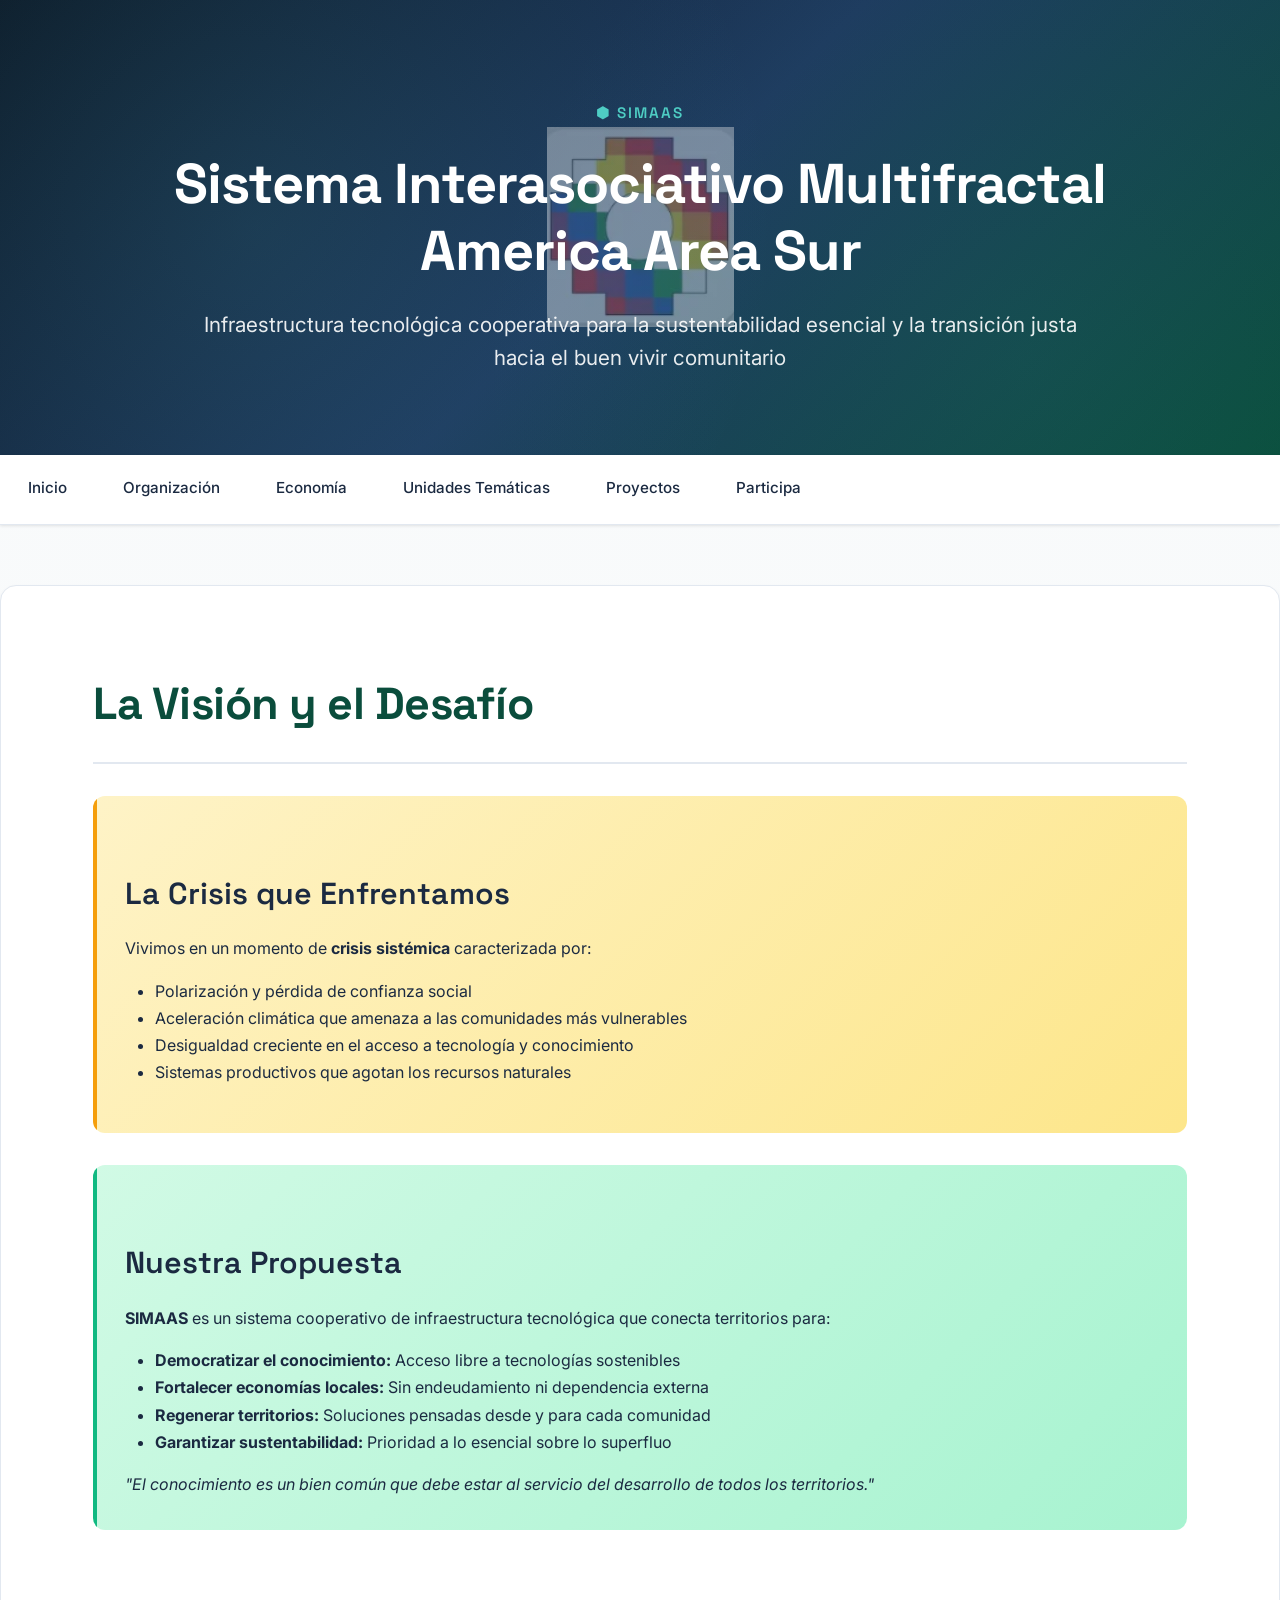
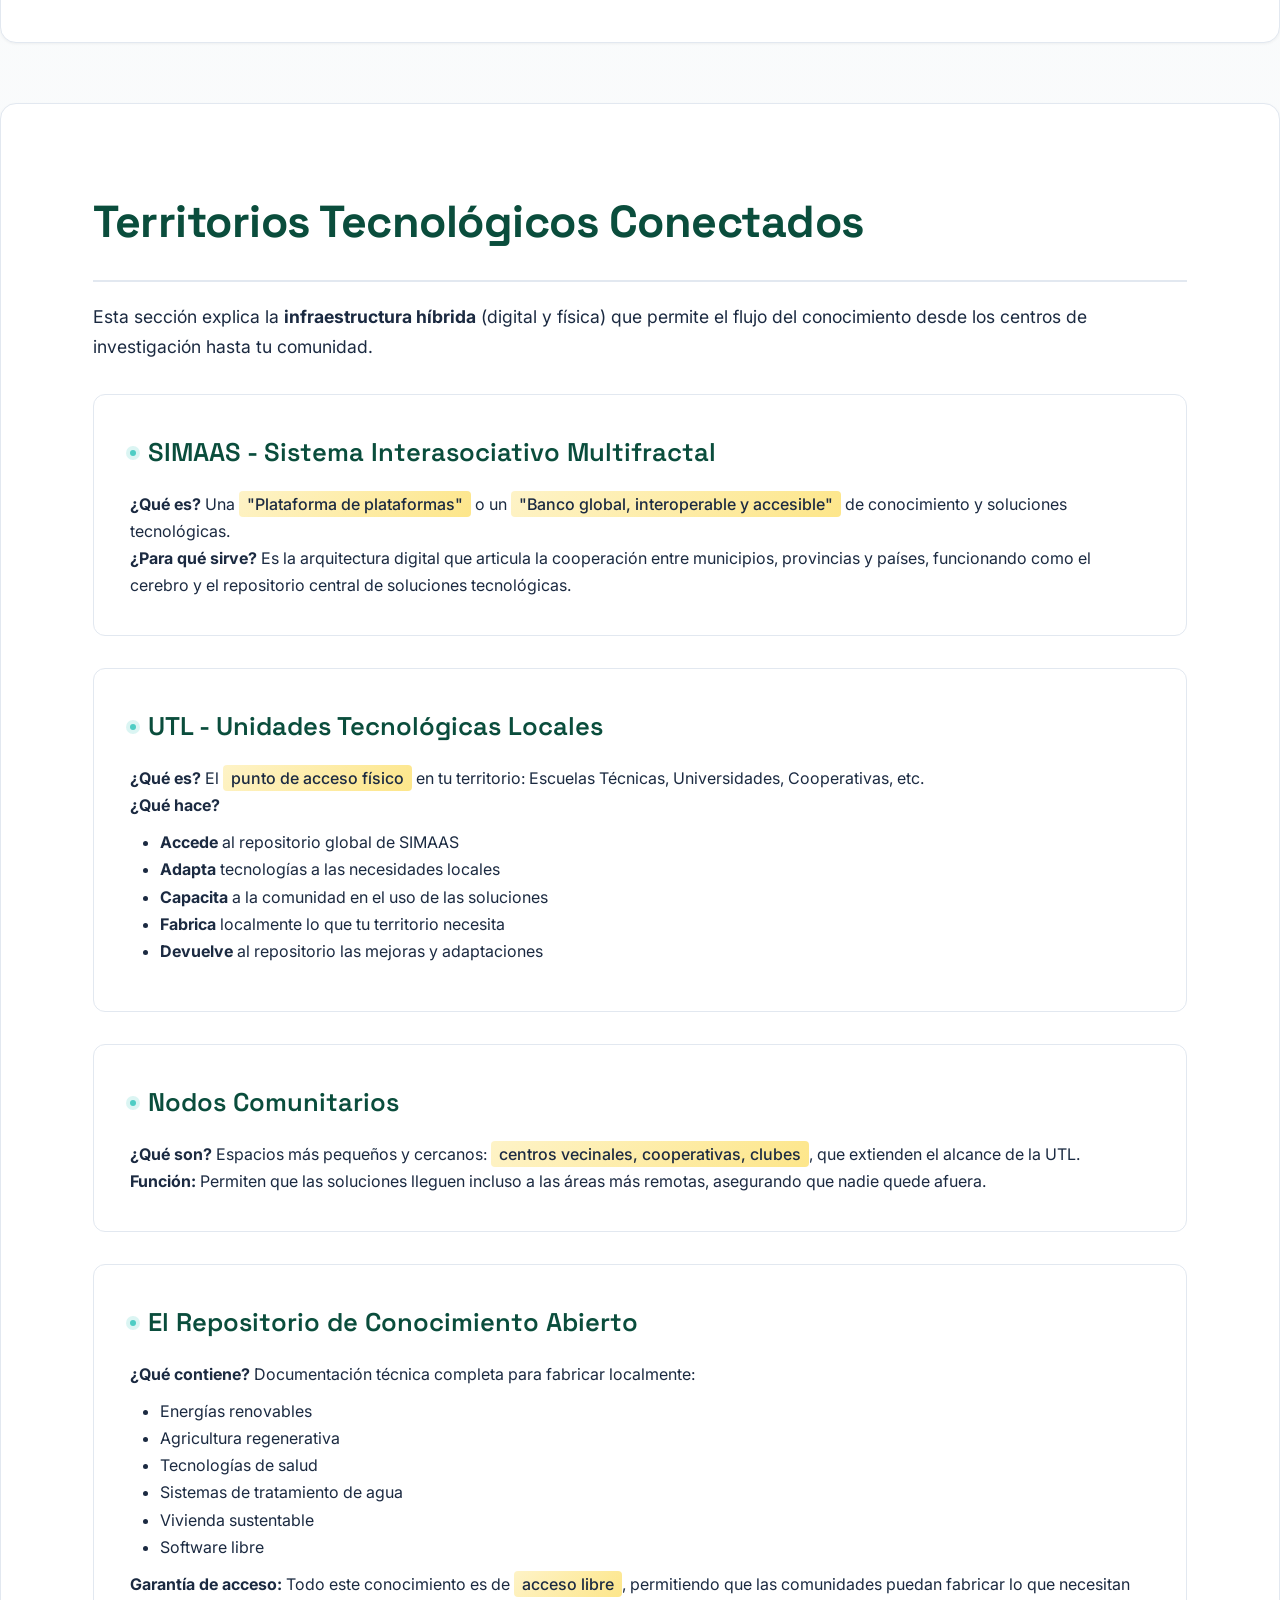
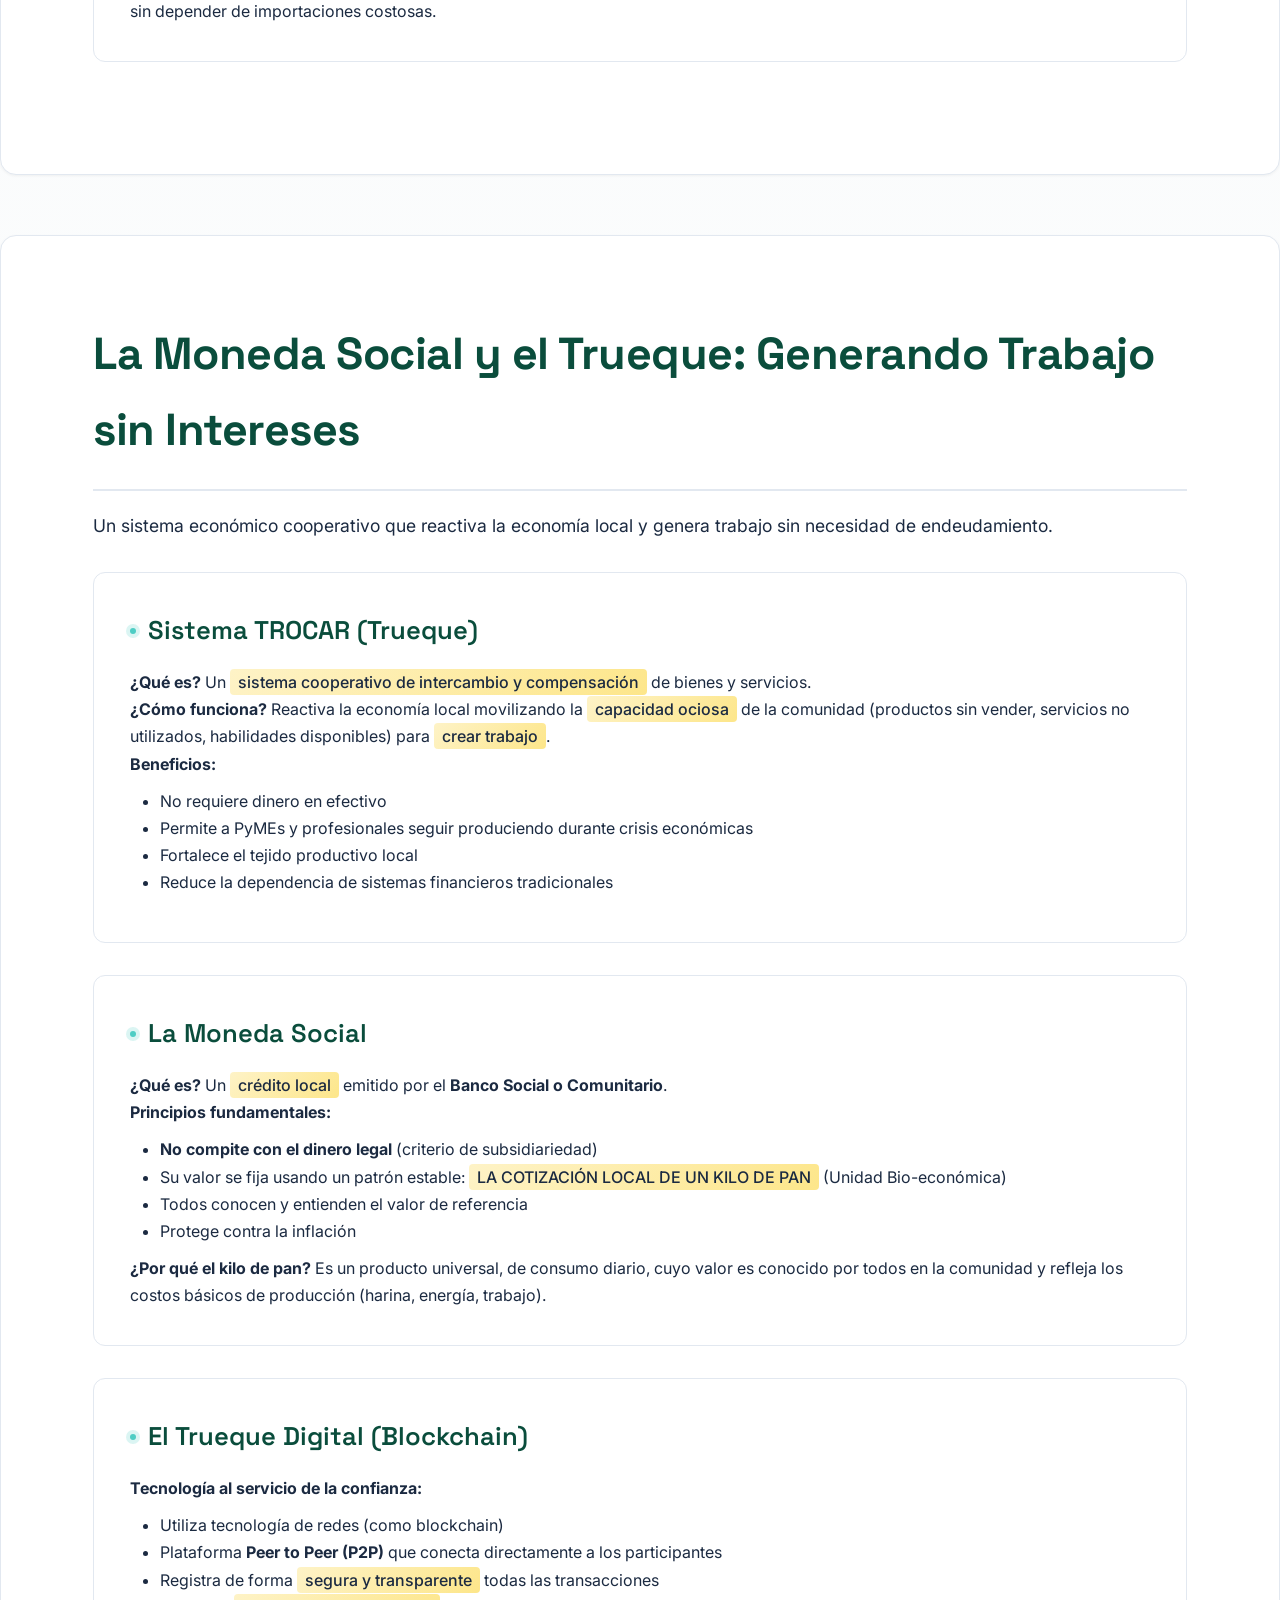
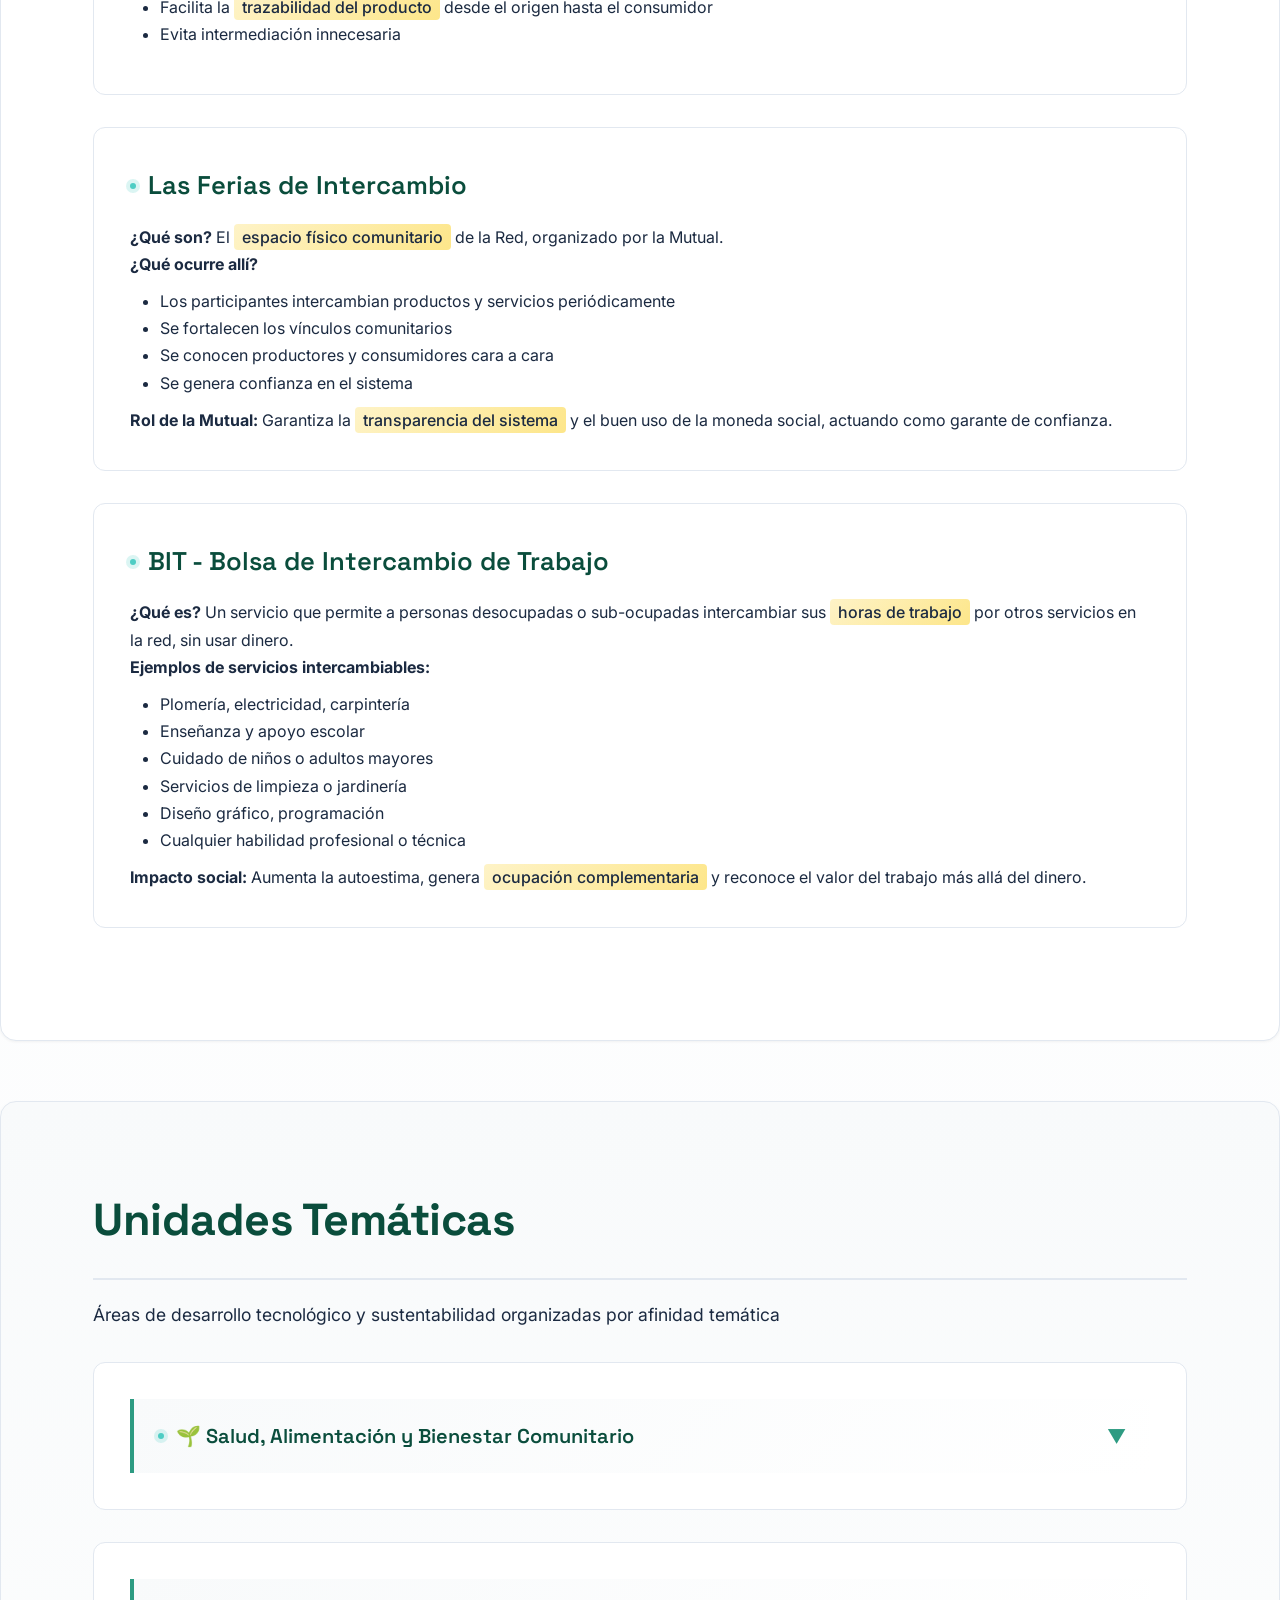
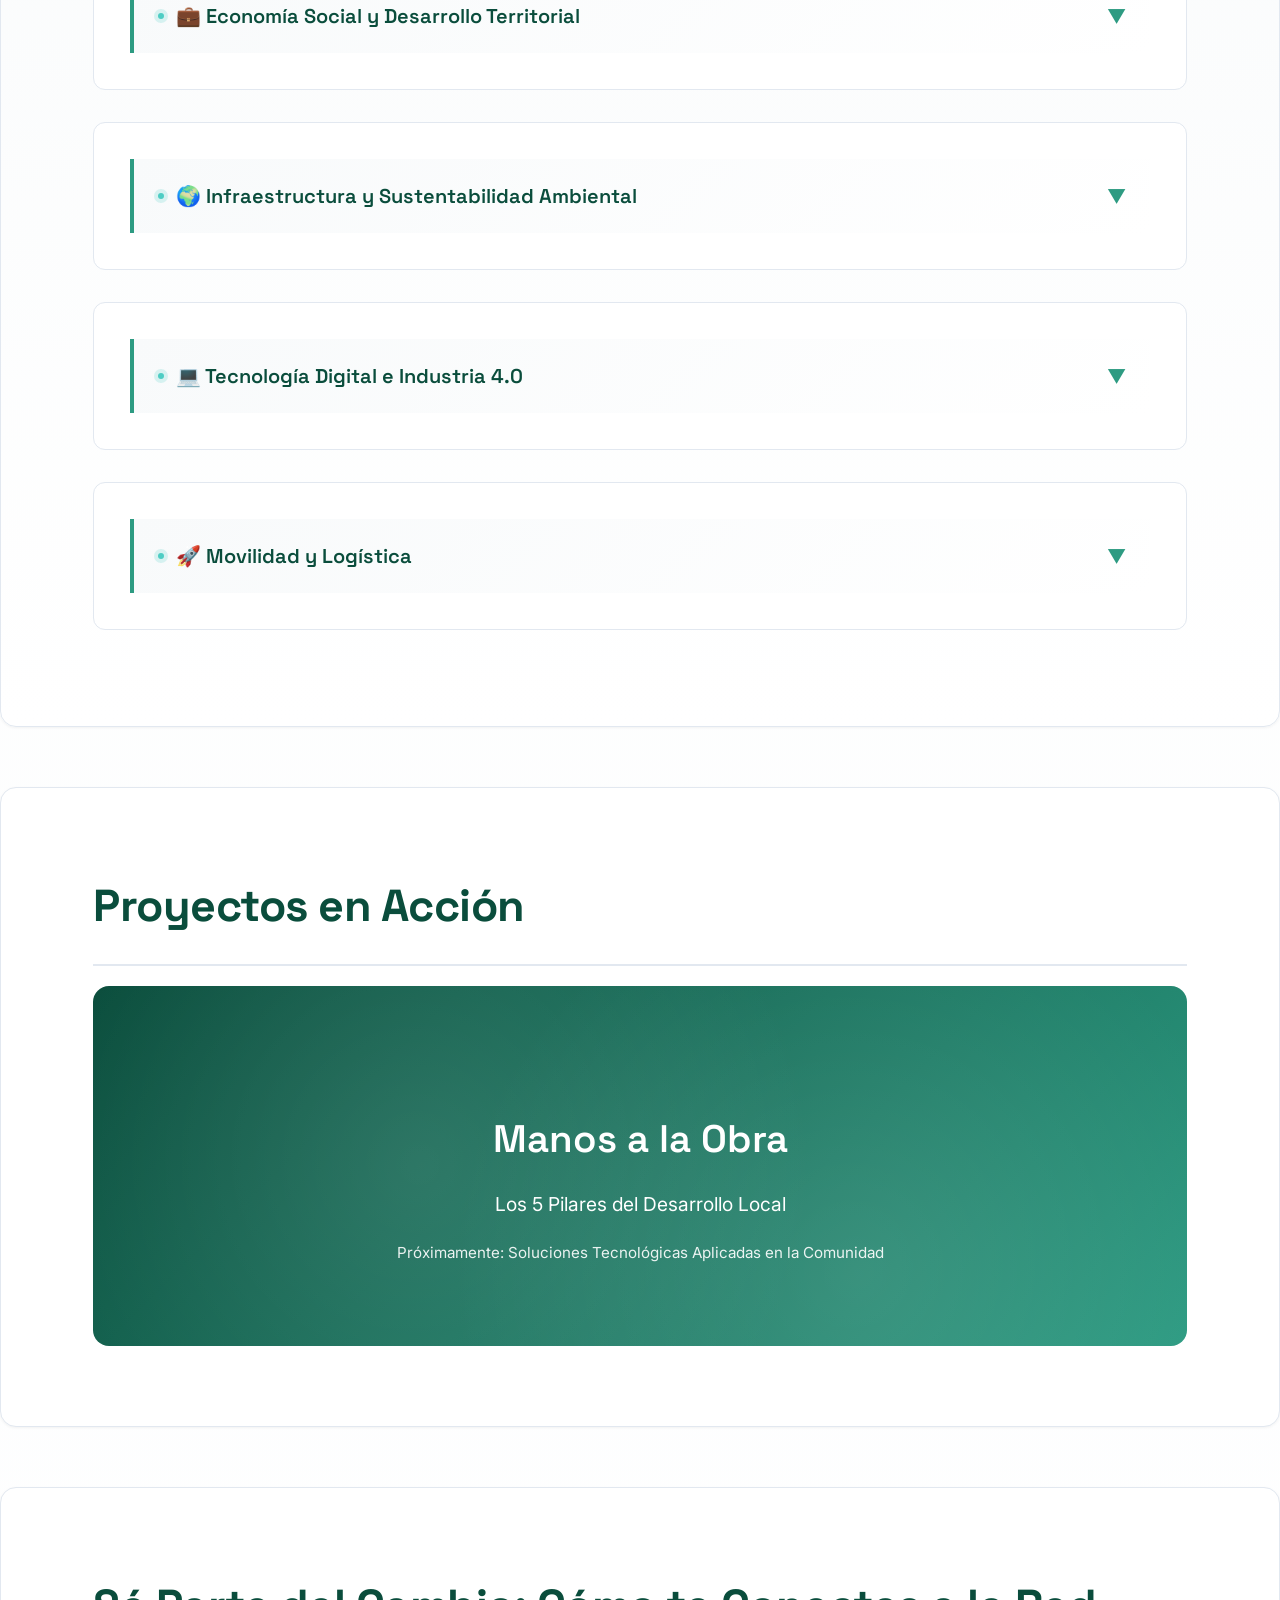
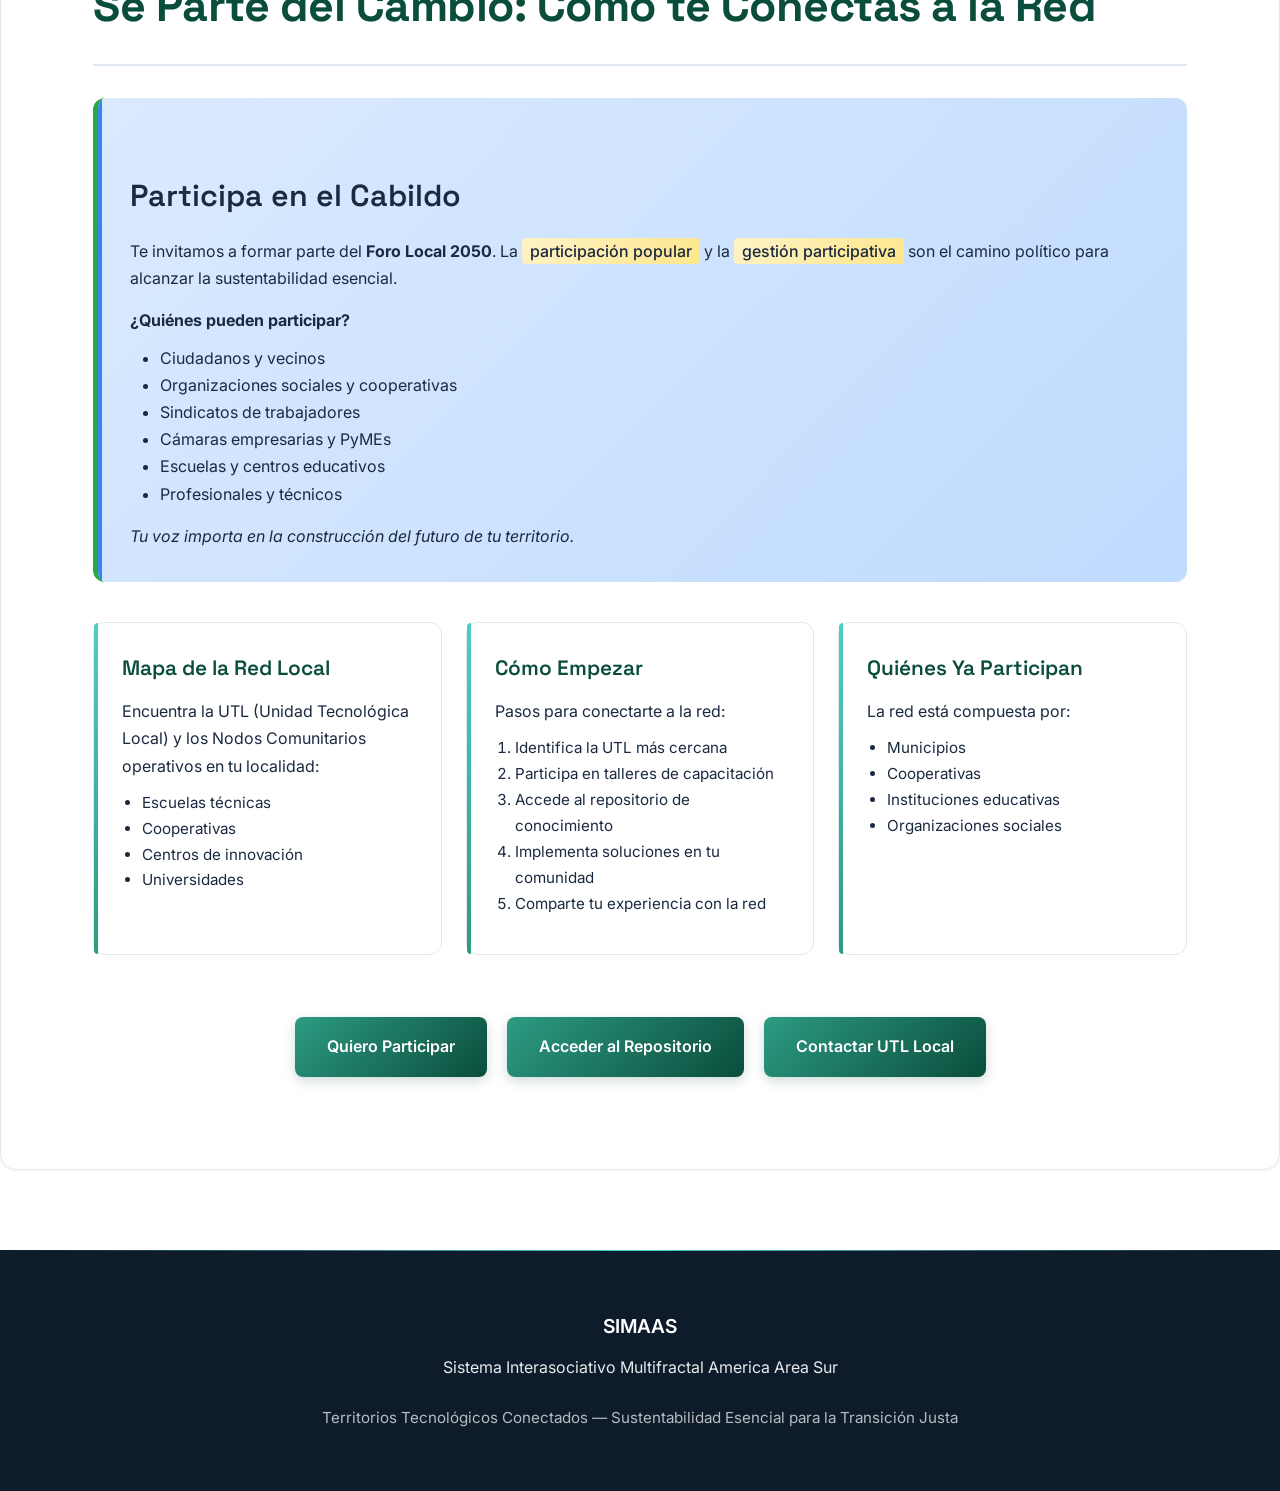
==== commit 8ae7c43a: "Reorganizar Unidades Temáticas en 5 áreas con acordeones desplegables" ====
--- a/index.html
+++ b/index.html
@@ -181,119 +181,86 @@
     <section id="unidades-tematicas" style="background: linear-gradient(180deg, #F8FAFB 0%, #FFFFFF 100%);">
         <div class="container">
             <h2>Unidades Temáticas</h2>
-            <p class="section-subtitle">Áreas de Desarrollo Tecnológico y Sustentabilidad Territorial</p>
-
-            <div style="display: grid; grid-template-columns: repeat(auto-fit, minmax(300px, 1fr)); gap: 20px; margin-top: 40px;">
-                
-                <div class="tech-unit-card">
-                    <div class="unit-number">1</div>
-                    <h4>Solidaridad Sanitaria e Inclusión Crítica</h4>
-                    <p>Centro Rafael Kohanoff de tecnologías para la salud y la discapacidad</p>
-                </div>
-
-                <div class="tech-unit-card">
-                    <div class="unit-number">2</div>
-                    <h4>Soberanía Alimentaria</h4>
-                    <p>Ganadería regenerativa y producción sustentable de alimentos</p>
-                </div>
-
-                <div class="tech-unit-card">
-                    <div class="unit-number">3</div>
-                    <h4>TROCAR</h4>
-                    <p>Economía popular, cooperativismo, bancos comunitarios, monedas sociales, monedas digitales, e-marketplace, incubadoras de productos</p>
-                </div>
-
-                <div class="tech-unit-card">
-                    <div class="unit-number">4</div>
-                    <h4>Metrología Social</h4>
-                    <p>Medición y evaluación de impacto social y comunitario</p>
-                </div>
-
-                <div class="tech-unit-card">
-                    <div class="unit-number">5</div>
-                    <h4>Hábitat</h4>
-                    <p>Vivienda sustentable y planificación territorial</p>
-                </div>
-
-                <div class="tech-unit-card">
-                    <div class="unit-number">6</div>
-                    <h4>Conciencia Climática</h4>
-                    <p>Carbono cero, descarbonización y mitigación de efectos del calentamiento global</p>
-                </div>
-
-                <div class="tech-unit-card">
-                    <div class="unit-number">7</div>
-                    <h4>Información & Comunicaciones</h4>
-                    <p>Infraestructura digital y redes comunitarias</p>
-                </div>
-
-                <div class="tech-unit-card">
-                    <div class="unit-number">8</div>
-                    <h4>Energías Renovables</h4>
-                    <p>Transición energética y autonomía territorial</p>
-                </div>
-
-                <div class="tech-unit-card">
-                    <div class="unit-number">9</div>
-                    <h4>Recursos Hídricos</h4>
-                    <p>Gestión sustentable del agua</p>
-                </div>
-
-                <div class="tech-unit-card">
-                    <div class="unit-number">10</div>
-                    <h4>Saberes Populares y Tecnologías Ancestrales</h4>
-                    <p>Rescate y valorización del conocimiento tradicional</p>
-                </div>
-
-                <div class="tech-unit-card">
-                    <div class="unit-number">11</div>
-                    <h4>Industrias 4.0</h4>
-                    <p>9 tecnologías habilitadoras: IIoT, análisis de datos, inteligencia artificial, blockchain, ciberseguridad, impresión 3D, robótica, visión artificial, realidad aumentada</p>
-                </div>
-
-                <div class="tech-unit-card">
-                    <div class="unit-number">12</div>
-                    <h4>Derecho 4.0</h4>
-                    <p>Nuevos estatutos de convivencia y marcos regulatorios</p>
-                </div>
-
-                <div class="tech-unit-card">
-                    <div class="unit-number">13</div>
-                    <h4>Tecnología Aeroespacial</h4>
-                    <p>Drones, dirigibles híbridos, aviones, cuadricópteros, globos aerostáticos, paramotor, calibración de imágenes espaciales, software libre de análisis, recuperación de documentación técnica aeronáutica</p>
-                </div>
-
-                <div class="tech-unit-card">
-                    <div class="unit-number">14</div>
-                    <h4>Tecnología Ferroviaria</h4>
-                    <p>Recuperación y desarrollo del transporte ferroviario</p>
-                </div>
-
-                <div class="tech-unit-card">
-                    <div class="unit-number">15</div>
-                    <h4>Tecnología Automotriz</h4>
-                    <p>Mantenimiento preventivo programado y Automóvil Club Comunitario</p>
-                </div>
-
-                <div class="tech-unit-card">
-                    <div class="unit-number">16</div>
-                    <h4>Minería a Escala Humana</h4>
-                    <p>Minería verde y asistencia a proveedores para una minería responsable</p>
-                </div>
-
-                <div class="tech-unit-card">
-                    <div class="unit-number">17</div>
-                    <h4>Manejo Fabril</h4>
-                    <p>Gestión industrial sustentable y productiva</p>
-                </div>
-
-                <div class="tech-unit-card" style="grid-column: span 2; background: linear-gradient(135deg, var(--primary-color) 0%, var(--secondary-color) 100%); color: white;">
-                    <div class="unit-number" style="background: rgba(255,255,255,0.2); color: white;">18</div>
-                    <h4 style="color: white;">Vector Central</h4>
-                    <p style="color: rgba(255,255,255,0.95);">Información productiva y comercial territorial, corredores de transporte & logística portuaria</p>
-                </div>
-
-            </div>
+            <p style="font-size: 1.1em; margin-bottom: 30px;">Áreas de desarrollo tecnológico y sustentabilidad organizadas por afinidad temática</p>
+
+            <!-- ÁREA 1: SALUD, ALIMENTACIÓN Y BIENESTAR COMUNITARIO -->
+            <div class="concept-card accordion-item">
+                <div class="accordion-header" onclick="toggleAccordion(this)">
+                    <h4>🌱 Salud, Alimentación y Bienestar Comunitario</h4>
+                    <span class="accordion-icon">▼</span>
+                </div>
+                <div class="accordion-content">
+                    <ul style="margin: 15px 0 15px 30px;">
+                        <li><strong>Solidaridad Sanitaria e Inclusión Crítica:</strong> Centro Rafael Kohanoff de tecnologías para la salud y la discapacidad</li>
+                        <li><strong>Soberanía Alimentaria:</strong> Ganadería regenerativa y producción sustentable de alimentos</li>
+                        <li><strong>Saberes Populares y Tecnologías Ancestrales:</strong> Rescate y valorización del conocimiento tradicional</li>
+                    </ul>
+                </div>
+            </div>
+
+            <!-- ÁREA 2: ECONOMÍA SOCIAL Y DESARROLLO TERRITORIAL -->
+            <div class="concept-card accordion-item">
+                <div class="accordion-header" onclick="toggleAccordion(this)">
+                    <h4>💼 Economía Social y Desarrollo Territorial</h4>
+                    <span class="accordion-icon">▼</span>
+                </div>
+                <div class="accordion-content">
+                    <ul style="margin: 15px 0 15px 30px;">
+                        <li><strong>TROCAR:</strong> Economía popular, cooperativismo, bancos comunitarios, monedas sociales, monedas digitales, e-marketplace, incubadoras de productos</li>
+                        <li><strong>Metrología Social:</strong> Medición y evaluación de impacto social y comunitario</li>
+                        <li><strong>Derecho 4.0:</strong> Nuevos estatutos de convivencia y marcos regulatorios</li>
+                        <li><strong>Vector Central:</strong> Información productiva y comercial territorial, corredores de transporte & logística portuaria</li>
+                    </ul>
+                </div>
+            </div>
+
+            <!-- ÁREA 3: INFRAESTRUCTURA Y SUSTENTABILIDAD AMBIENTAL -->
+            <div class="concept-card accordion-item">
+                <div class="accordion-header" onclick="toggleAccordion(this)">
+                    <h4>🌍 Infraestructura y Sustentabilidad Ambiental</h4>
+                    <span class="accordion-icon">▼</span>
+                </div>
+                <div class="accordion-content">
+                    <ul style="margin: 15px 0 15px 30px;">
+                        <li><strong>Hábitat:</strong> Vivienda sustentable y planificación territorial</li>
+                        <li><strong>Conciencia Climática:</strong> Carbono cero, descarbonización y mitigación de efectos del calentamiento global</li>
+                        <li><strong>Energías Renovables:</strong> Transición energética y autonomía territorial</li>
+                        <li><strong>Recursos Hídricos:</strong> Gestión sustentable del agua</li>
+                        <li><strong>Minería a Escala Humana:</strong> Minería verde y asistencia a proveedores para una minería responsable</li>
+                    </ul>
+                </div>
+            </div>
+
+            <!-- ÁREA 4: TECNOLOGÍA DIGITAL E INDUSTRIA 4.0 -->
+            <div class="concept-card accordion-item">
+                <div class="accordion-header" onclick="toggleAccordion(this)">
+                    <h4>💻 Tecnología Digital e Industria 4.0</h4>
+                    <span class="accordion-icon">▼</span>
+                </div>
+                <div class="accordion-content">
+                    <ul style="margin: 15px 0 15px 30px;">
+                        <li><strong>Información & Comunicaciones:</strong> Infraestructura digital y redes comunitarias</li>
+                        <li><strong>Industrias 4.0:</strong> IIoT, análisis de datos, inteligencia artificial, blockchain, ciberseguridad, impresión 3D, robótica, visión artificial, realidad aumentada</li>
+                        <li><strong>Manejo Fabril:</strong> Gestión industrial sustentable y productiva</li>
+                    </ul>
+                </div>
+            </div>
+
+            <!-- ÁREA 5: MOVILIDAD Y LOGÍSTICA -->
+            <div class="concept-card accordion-item">
+                <div class="accordion-header" onclick="toggleAccordion(this)">
+                    <h4>🚀 Movilidad y Logística</h4>
+                    <span class="accordion-icon">▼</span>
+                </div>
+                <div class="accordion-content">
+                    <ul style="margin: 15px 0 15px 30px;">
+                        <li><strong>Tecnología Aeroespacial:</strong> Drones, dirigibles híbridos, aviones, cuadricópteros, globos aerostáticos, paramotor, calibración de imágenes espaciales, software libre de análisis, recuperación de documentación técnica aeronáutica</li>
+                        <li><strong>Tecnología Ferroviaria:</strong> Recuperación y desarrollo del transporte ferroviario</li>
+                        <li><strong>Tecnología Automotriz:</strong> Mantenimiento preventivo programado y Automóvil Club Comunitario</li>
+                    </ul>
+                </div>
+            </div>
+
         </div>
     </section>
 
@@ -397,6 +364,22 @@
                 }
             });
         });
+
+        // Función para manejar los acordeones
+        function toggleAccordion(element) {
+            const accordionItem = element.closest('.accordion-item');
+            const content = accordionItem.querySelector('.accordion-content');
+            const icon = element.querySelector('.accordion-icon');
+            
+            // Toggle del contenido
+            if (content.style.maxHeight) {
+                content.style.maxHeight = null;
+                icon.style.transform = 'rotate(0deg)';
+            } else {
+                content.style.maxHeight = content.scrollHeight + "px";
+                icon.style.transform = 'rotate(180deg)';
+            }
+        }
     </script>
 </body>
 </html>
--- a/simaas.css
+++ b/simaas.css
@@ -536,3 +536,72 @@
 section {
     animation: fadeInUp 0.6s ease-out;
 }
+
+/* Estilos para Acordeones */
+.accordion-item {
+    margin-bottom: 16px;
+    overflow: hidden;
+    transition: all 0.3s ease;
+}
+
+.accordion-header {
+    cursor: pointer;
+    display: flex;
+    justify-content: space-between;
+    align-items: center;
+    padding: 20px 24px;
+    background: linear-gradient(135deg, var(--light-bg) 0%, white 100%);
+    border-left: 4px solid var(--secondary-color);
+    transition: all 0.3s ease;
+}
+
+.accordion-header:hover {
+    background: linear-gradient(135deg, var(--accent-color) 0%, var(--secondary-color) 100%);
+    color: white;
+    transform: translateX(4px);
+}
+
+.accordion-header:hover h4 {
+    color: white;
+}
+
+.accordion-header h4 {
+    margin: 0;
+    font-size: 1.25em;
+    color: var(--primary-color);
+    transition: color 0.3s ease;
+}
+
+.accordion-icon {
+    font-size: 1.2em;
+    transition: transform 0.3s ease;
+    color: var(--secondary-color);
+}
+
+.accordion-header:hover .accordion-icon {
+    color: white;
+}
+
+.accordion-content {
+    max-height: 0;
+    overflow: hidden;
+    transition: max-height 0.4s ease;
+    background: white;
+    padding: 0 24px;
+}
+
+.accordion-content ul {
+    padding-top: 12px;
+    padding-bottom: 20px;
+}
+
+.accordion-content li {
+    margin-bottom: 12px;
+    color: var(--text-secondary);
+    line-height: 1.6;
+}
+
+.accordion-content strong {
+    color: var(--primary-color);
+    font-weight: 600;
+}
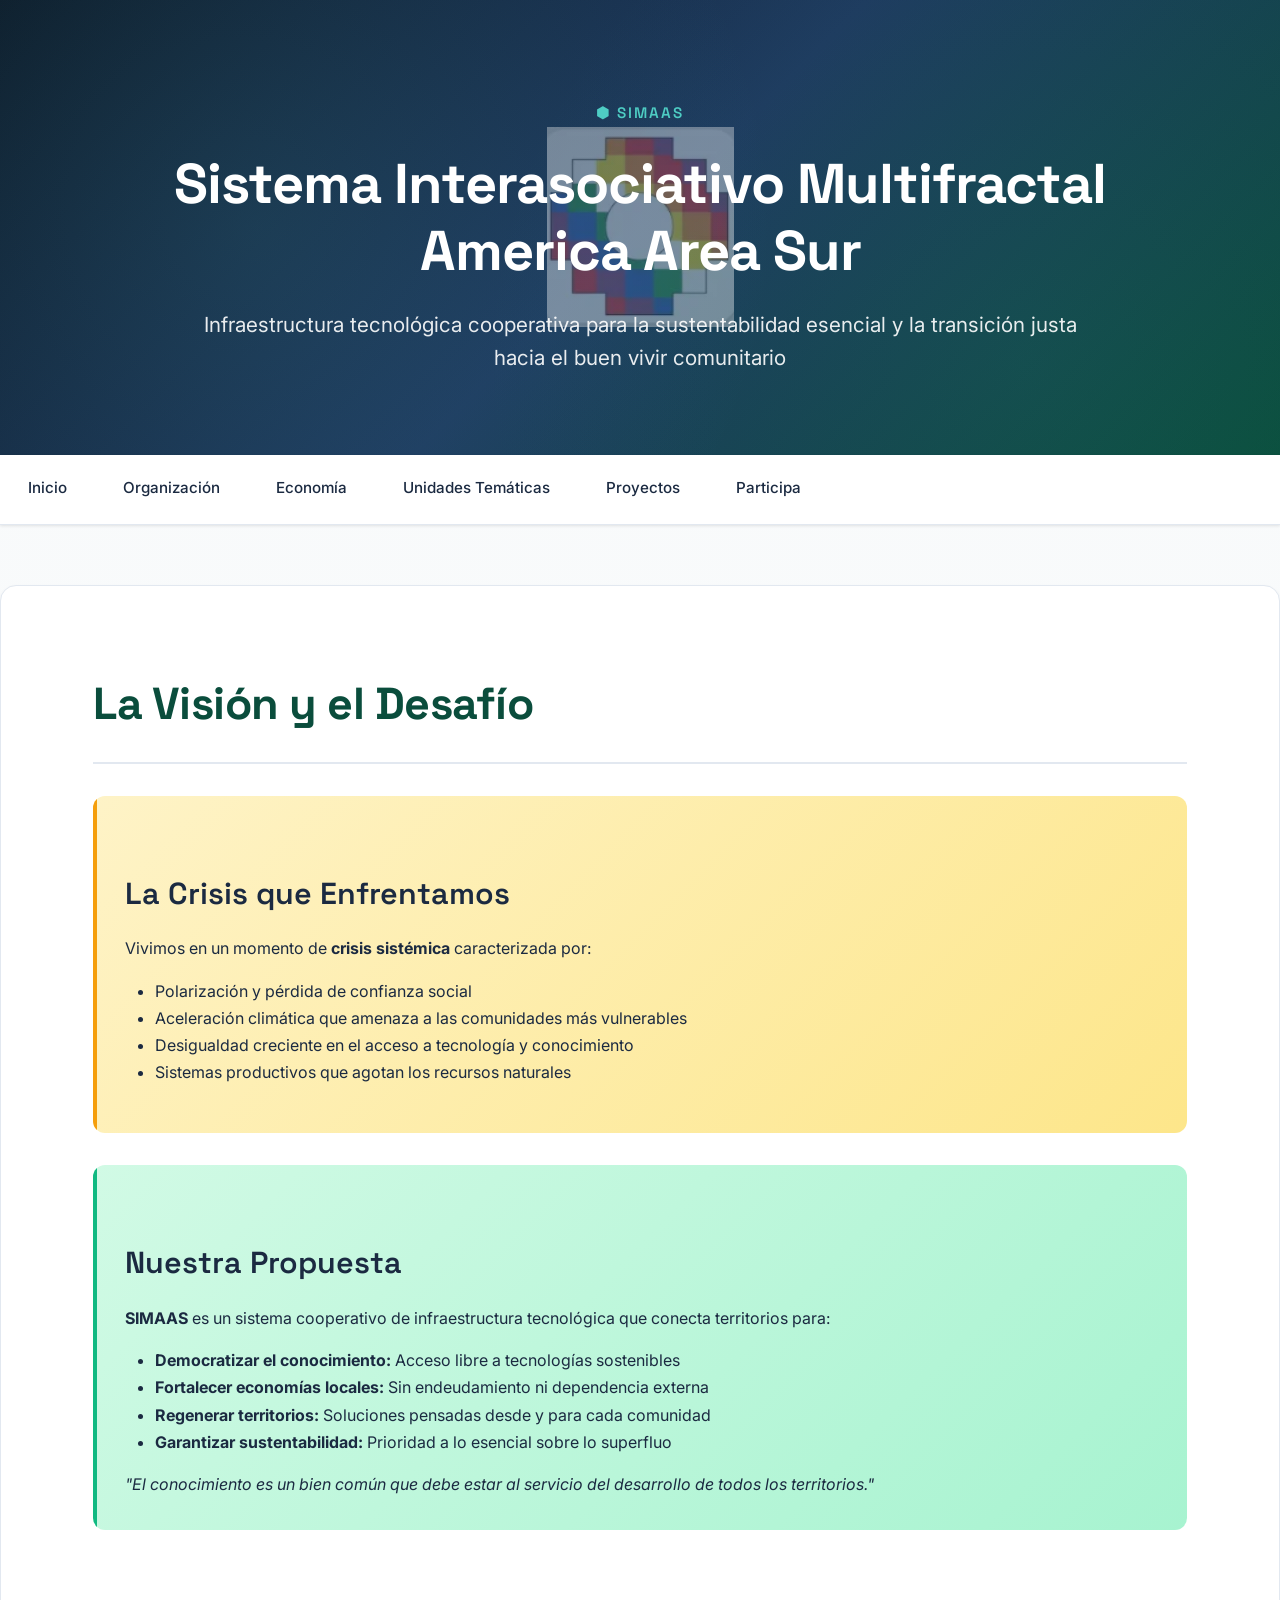
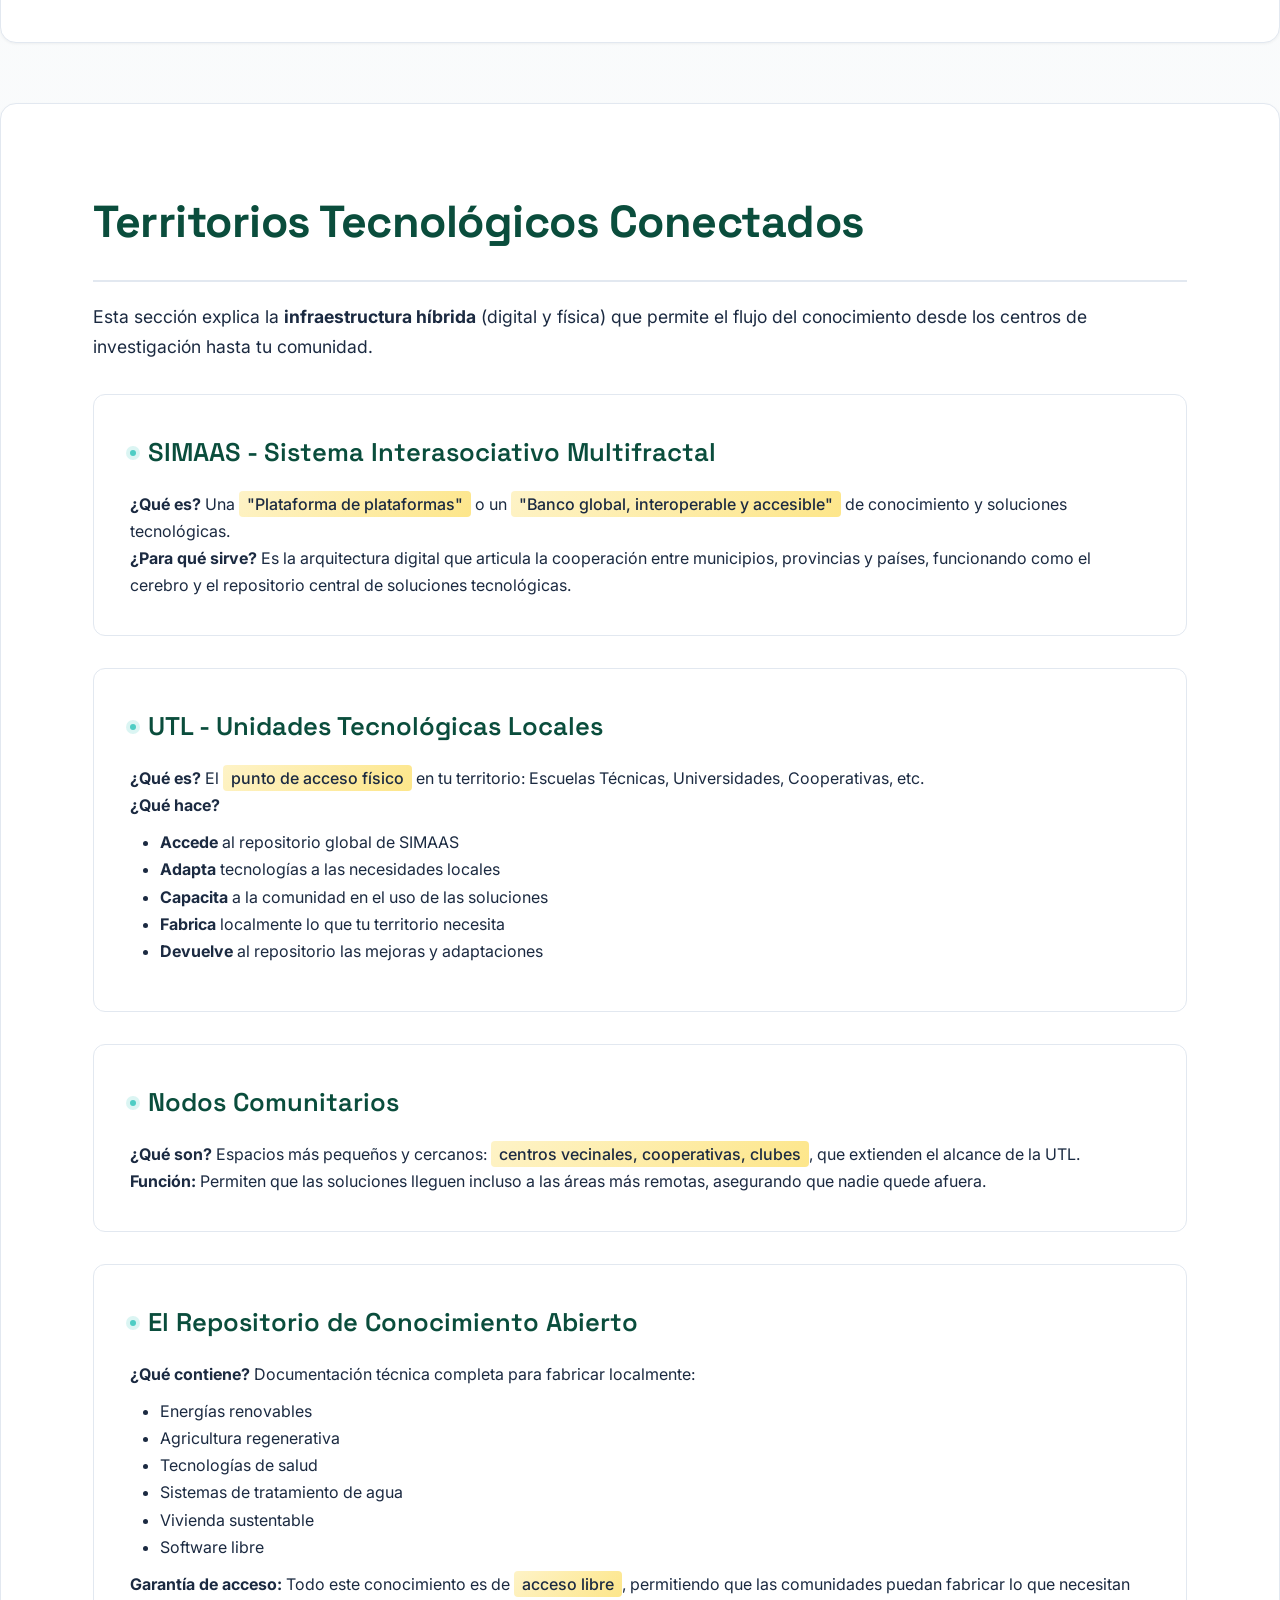
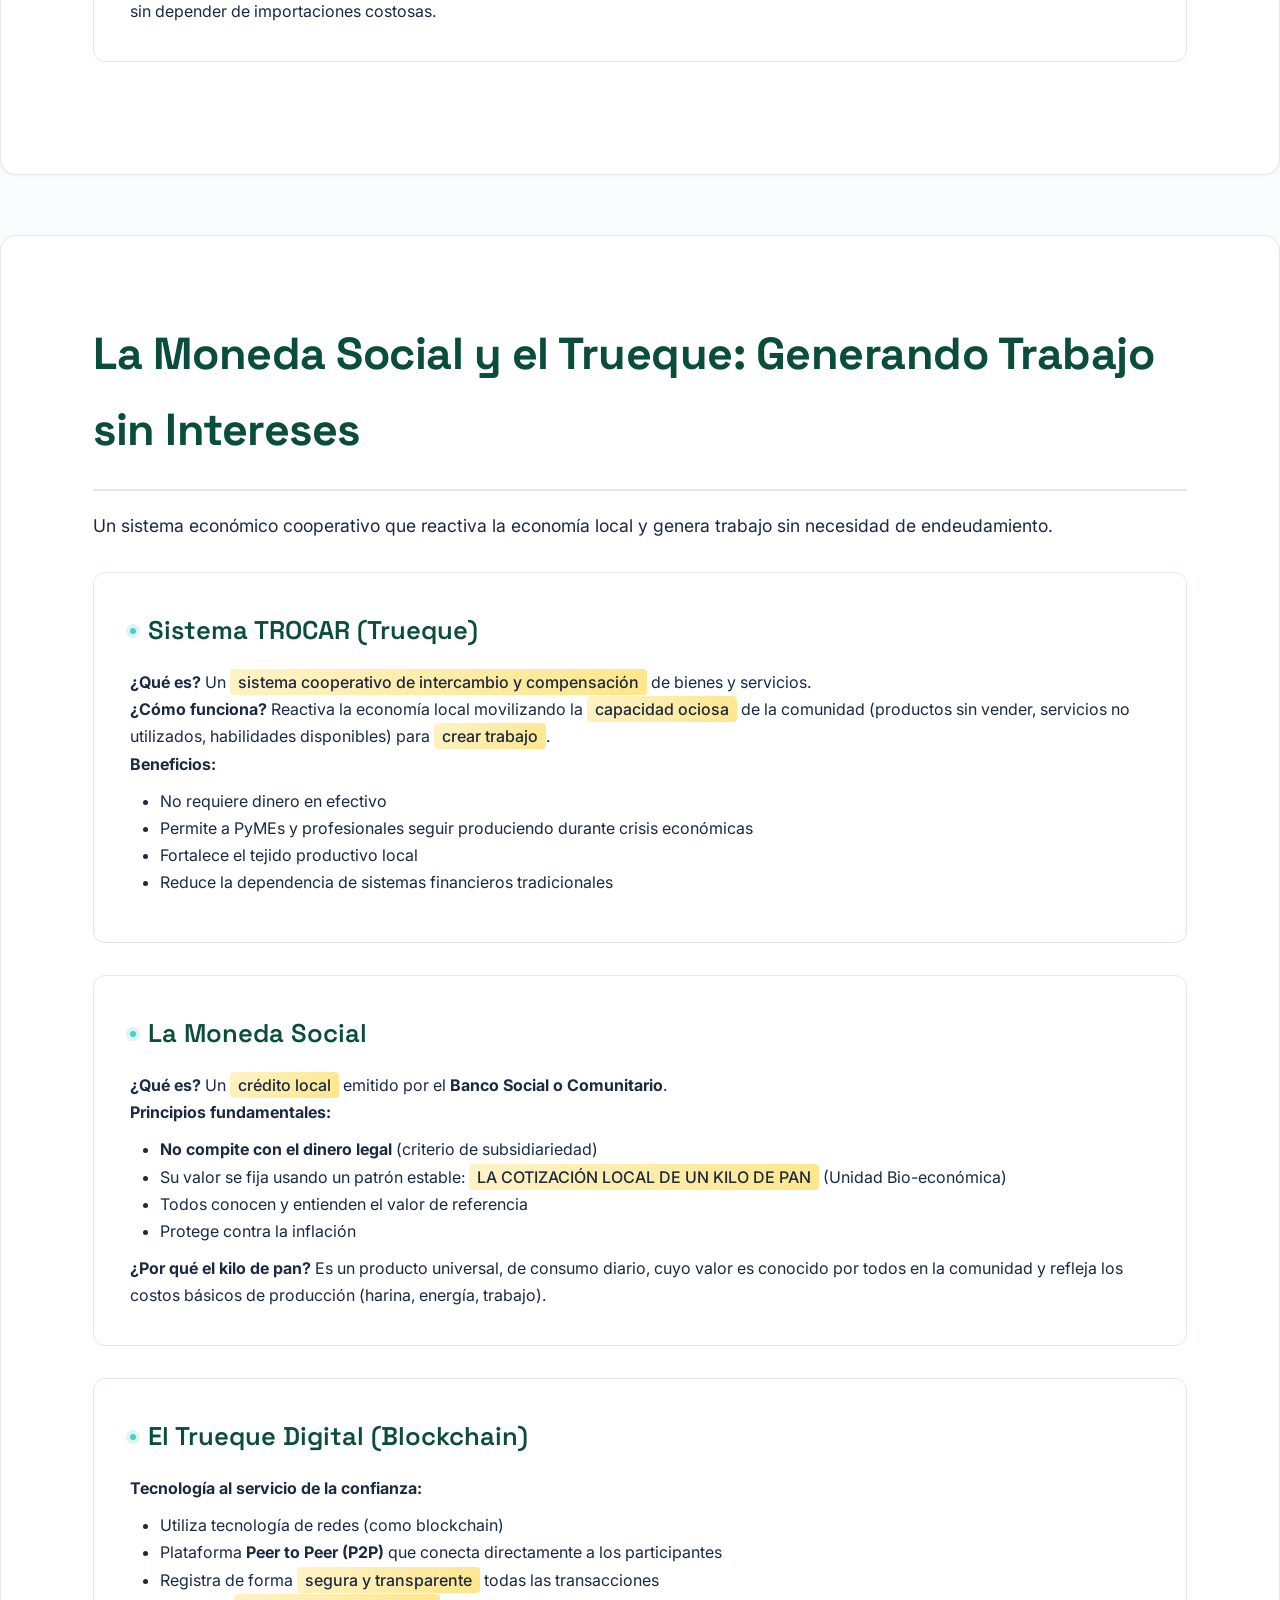
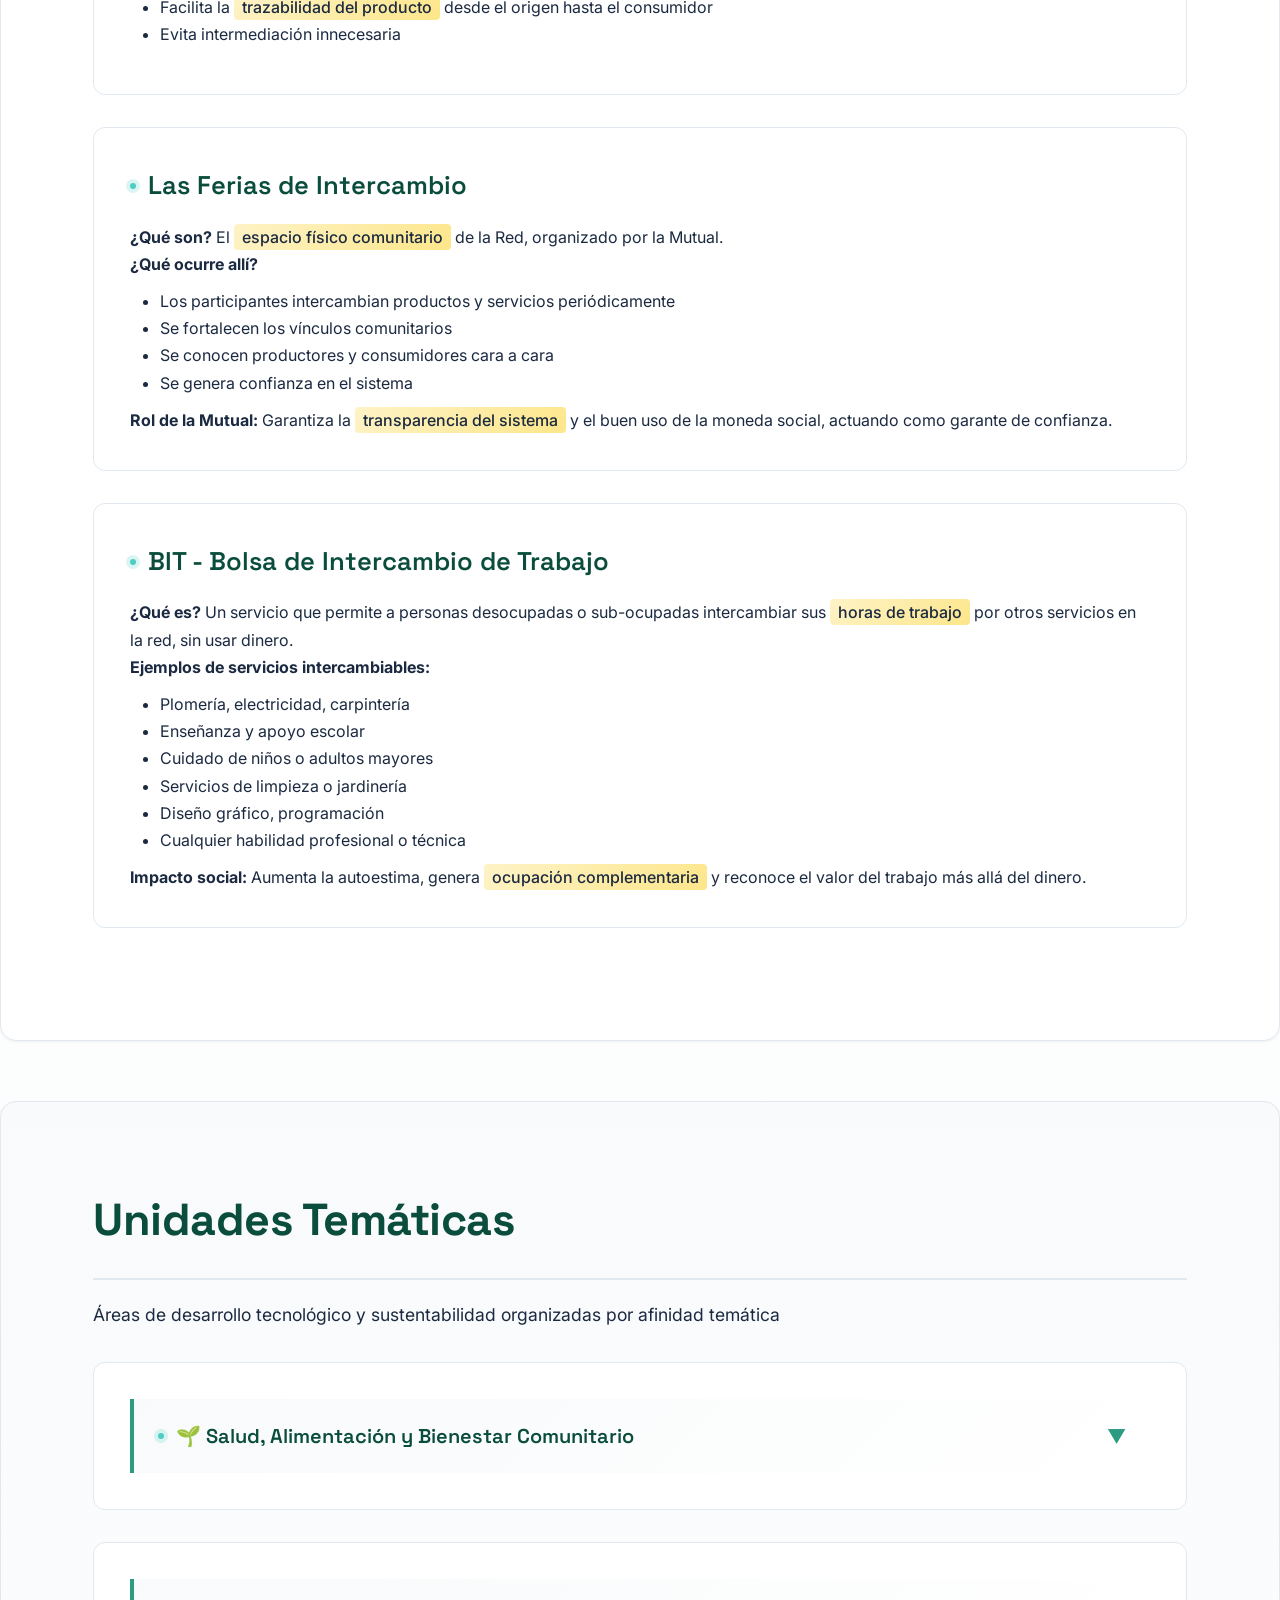
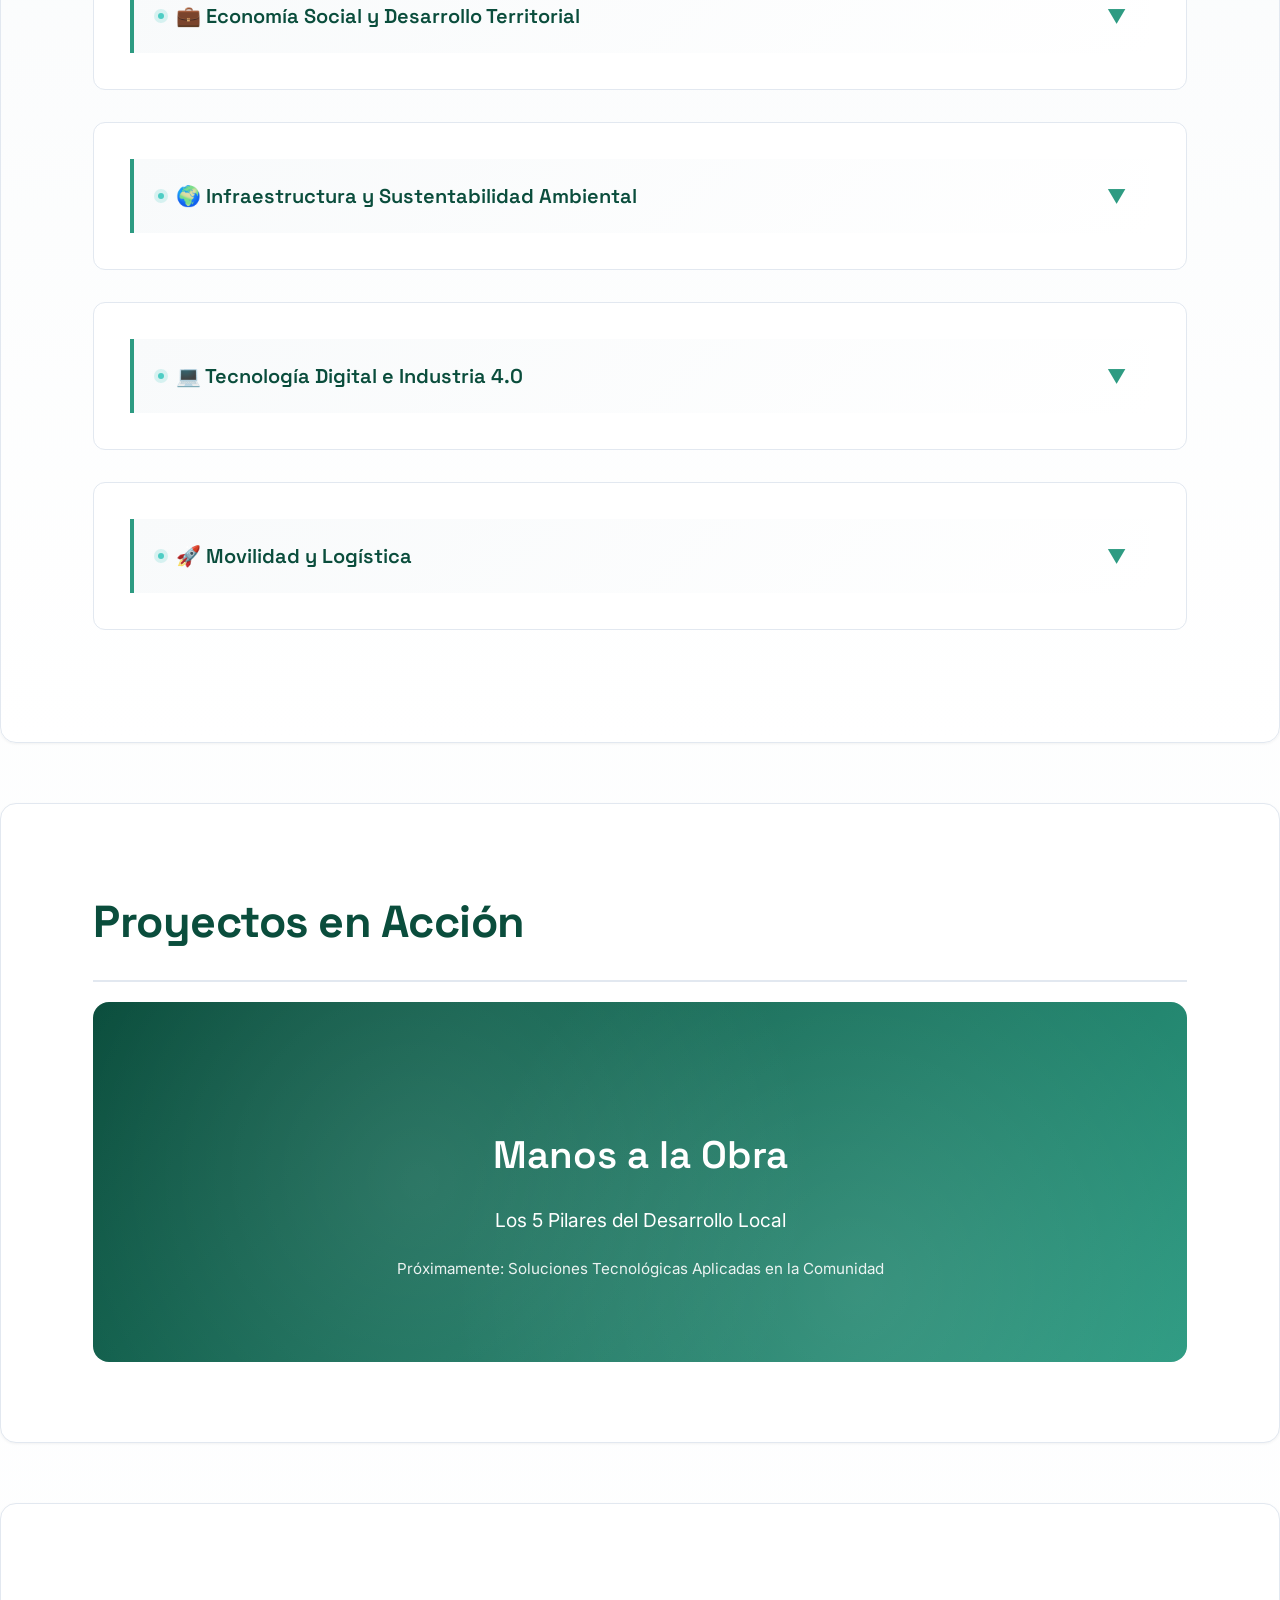
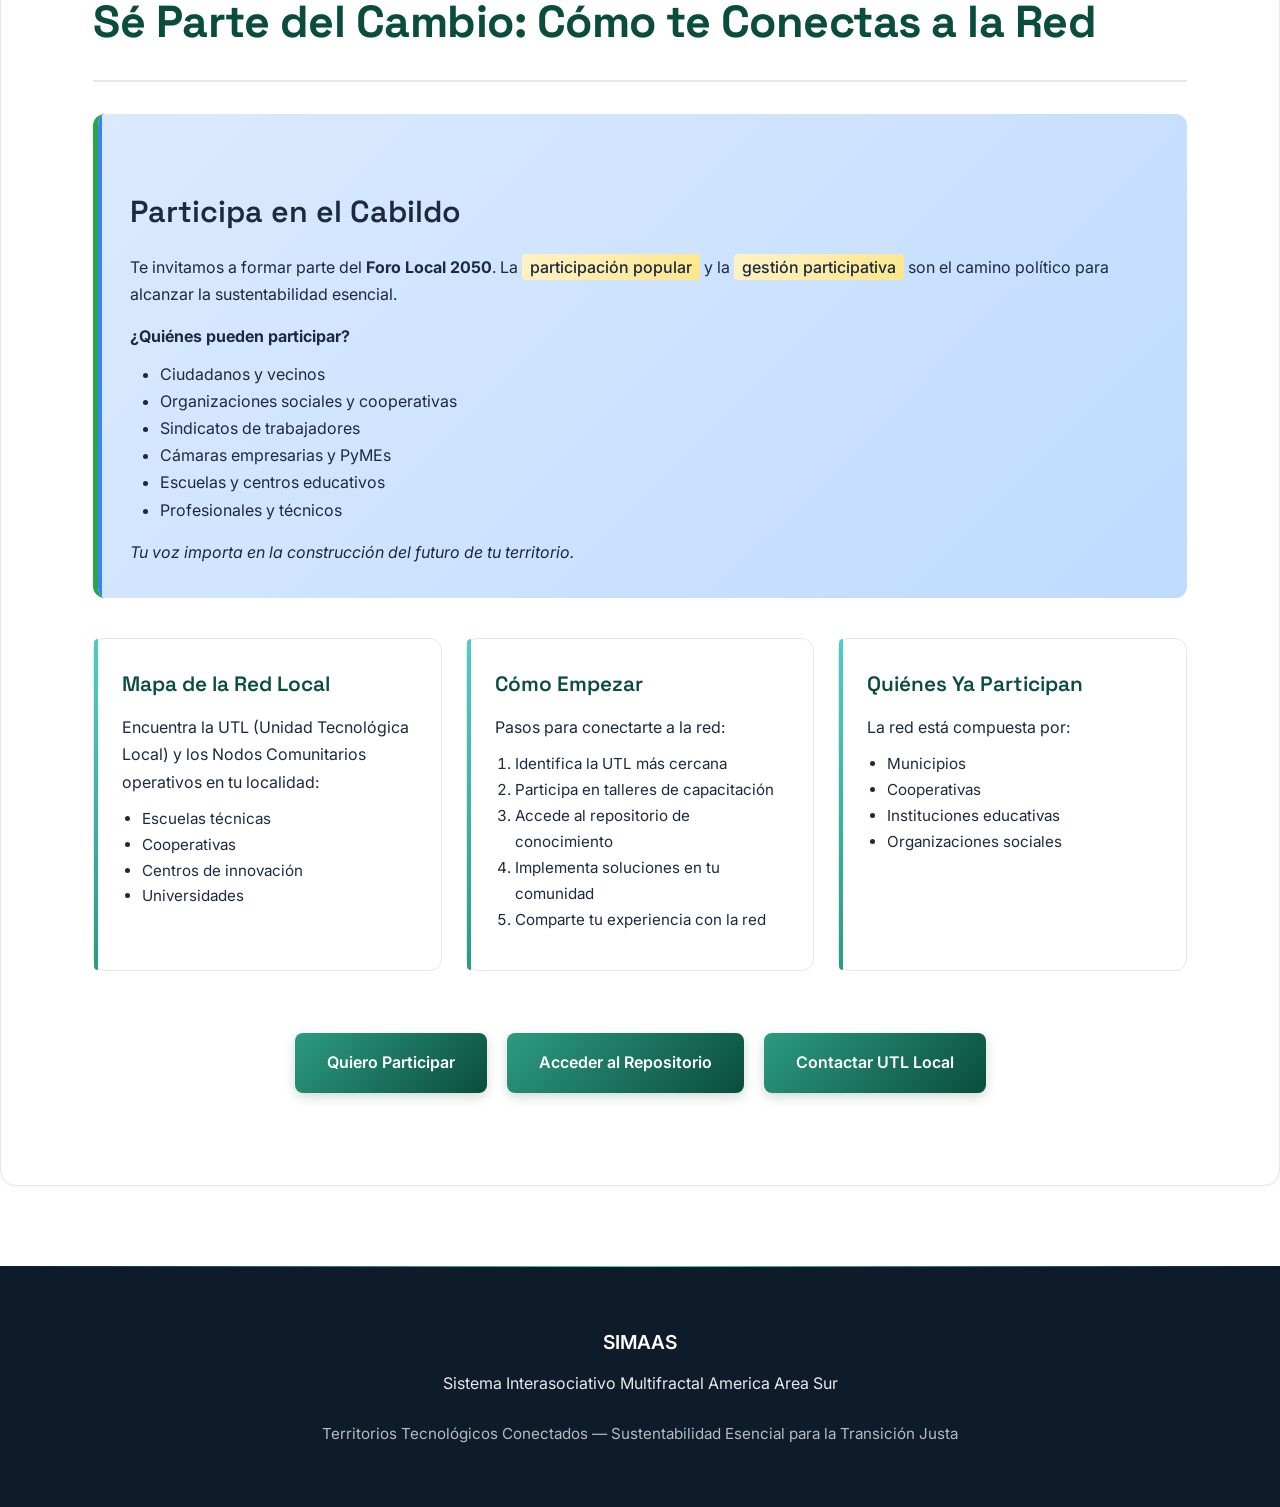
==== commit 5ce2ab28: "Acordeones con CSS puro - sin JavaScript" ====
--- a/index.html
+++ b/index.html
@@ -184,11 +184,12 @@
             <p style="font-size: 1.1em; margin-bottom: 30px;">Áreas de desarrollo tecnológico y sustentabilidad organizadas por afinidad temática</p>
 
             <!-- ÁREA 1: SALUD, ALIMENTACIÓN Y BIENESTAR COMUNITARIO -->
-            <div class="concept-card accordion-item">
-                <div class="accordion-header" onclick="toggleAccordion(this)">
+            <div class="concept-card">
+                <input type="checkbox" id="accordion1" class="accordion-checkbox">
+                <label for="accordion1" class="accordion-header">
                     <h4>🌱 Salud, Alimentación y Bienestar Comunitario</h4>
                     <span class="accordion-icon">▼</span>
-                </div>
+                </label>
                 <div class="accordion-content">
                     <ul style="margin: 15px 0 15px 30px;">
                         <li><strong>Solidaridad Sanitaria e Inclusión Crítica:</strong> Centro Rafael Kohanoff de tecnologías para la salud y la discapacidad</li>
@@ -199,11 +200,12 @@
             </div>
 
             <!-- ÁREA 2: ECONOMÍA SOCIAL Y DESARROLLO TERRITORIAL -->
-            <div class="concept-card accordion-item">
-                <div class="accordion-header" onclick="toggleAccordion(this)">
+            <div class="concept-card">
+                <input type="checkbox" id="accordion2" class="accordion-checkbox">
+                <label for="accordion2" class="accordion-header">
                     <h4>💼 Economía Social y Desarrollo Territorial</h4>
                     <span class="accordion-icon">▼</span>
-                </div>
+                </label>
                 <div class="accordion-content">
                     <ul style="margin: 15px 0 15px 30px;">
                         <li><strong>TROCAR:</strong> Economía popular, cooperativismo, bancos comunitarios, monedas sociales, monedas digitales, e-marketplace, incubadoras de productos</li>
@@ -215,11 +217,12 @@
             </div>
 
             <!-- ÁREA 3: INFRAESTRUCTURA Y SUSTENTABILIDAD AMBIENTAL -->
-            <div class="concept-card accordion-item">
-                <div class="accordion-header" onclick="toggleAccordion(this)">
+            <div class="concept-card">
+                <input type="checkbox" id="accordion3" class="accordion-checkbox">
+                <label for="accordion3" class="accordion-header">
                     <h4>🌍 Infraestructura y Sustentabilidad Ambiental</h4>
                     <span class="accordion-icon">▼</span>
-                </div>
+                </label>
                 <div class="accordion-content">
                     <ul style="margin: 15px 0 15px 30px;">
                         <li><strong>Hábitat:</strong> Vivienda sustentable y planificación territorial</li>
@@ -232,11 +235,12 @@
             </div>
 
             <!-- ÁREA 4: TECNOLOGÍA DIGITAL E INDUSTRIA 4.0 -->
-            <div class="concept-card accordion-item">
-                <div class="accordion-header" onclick="toggleAccordion(this)">
+            <div class="concept-card">
+                <input type="checkbox" id="accordion4" class="accordion-checkbox">
+                <label for="accordion4" class="accordion-header">
                     <h4>💻 Tecnología Digital e Industria 4.0</h4>
                     <span class="accordion-icon">▼</span>
-                </div>
+                </label>
                 <div class="accordion-content">
                     <ul style="margin: 15px 0 15px 30px;">
                         <li><strong>Información & Comunicaciones:</strong> Infraestructura digital y redes comunitarias</li>
@@ -247,11 +251,12 @@
             </div>
 
             <!-- ÁREA 5: MOVILIDAD Y LOGÍSTICA -->
-            <div class="concept-card accordion-item">
-                <div class="accordion-header" onclick="toggleAccordion(this)">
+            <div class="concept-card">
+                <input type="checkbox" id="accordion5" class="accordion-checkbox">
+                <label for="accordion5" class="accordion-header">
                     <h4>🚀 Movilidad y Logística</h4>
                     <span class="accordion-icon">▼</span>
-                </div>
+                </label>
                 <div class="accordion-content">
                     <ul style="margin: 15px 0 15px 30px;">
                         <li><strong>Tecnología Aeroespacial:</strong> Drones, dirigibles híbridos, aviones, cuadricópteros, globos aerostáticos, paramotor, calibración de imágenes espaciales, software libre de análisis, recuperación de documentación técnica aeronáutica</li>
@@ -364,22 +369,6 @@
                 }
             });
         });
-
-        // Función para manejar los acordeones
-        function toggleAccordion(element) {
-            const accordionItem = element.closest('.accordion-item');
-            const content = accordionItem.querySelector('.accordion-content');
-            const icon = element.querySelector('.accordion-icon');
-            
-            // Toggle del contenido
-            if (content.style.maxHeight) {
-                content.style.maxHeight = null;
-                icon.style.transform = 'rotate(0deg)';
-            } else {
-                content.style.maxHeight = content.scrollHeight + "px";
-                icon.style.transform = 'rotate(180deg)';
-            }
-        }
     </script>
 </body>
 </html>
--- a/simaas.css
+++ b/simaas.css
@@ -537,11 +537,10 @@
     animation: fadeInUp 0.6s ease-out;
 }
 
-/* Estilos para Acordeones */
-.accordion-item {
-    margin-bottom: 16px;
-    overflow: hidden;
-    transition: all 0.3s ease;
+
+/* Estilos para Acordeones - Solo CSS */
+.accordion-checkbox {
+    display: none;
 }
 
 .accordion-header {
@@ -553,6 +552,7 @@
     background: linear-gradient(135deg, var(--light-bg) 0%, white 100%);
     border-left: 4px solid var(--secondary-color);
     transition: all 0.3s ease;
+    margin-bottom: 0;
 }
 
 .accordion-header:hover {
@@ -576,6 +576,7 @@
     font-size: 1.2em;
     transition: transform 0.3s ease;
     color: var(--secondary-color);
+    display: inline-block;
 }
 
 .accordion-header:hover .accordion-icon {
@@ -591,8 +592,9 @@
 }
 
 .accordion-content ul {
-    padding-top: 12px;
-    padding-bottom: 20px;
+    padding-top: 0;
+    padding-bottom: 0;
+    transition: padding 0.4s ease;
 }
 
 .accordion-content li {
@@ -605,3 +607,17 @@
     color: var(--primary-color);
     font-weight: 600;
 }
+
+/* Cuando el checkbox está marcado */
+.accordion-checkbox:checked ~ .accordion-content {
+    max-height: 1000px;
+}
+
+.accordion-checkbox:checked ~ .accordion-content ul {
+    padding-top: 12px;
+    padding-bottom: 20px;
+}
+
+.accordion-checkbox:checked ~ .accordion-header .accordion-icon {
+    transform: rotate(180deg);
+}
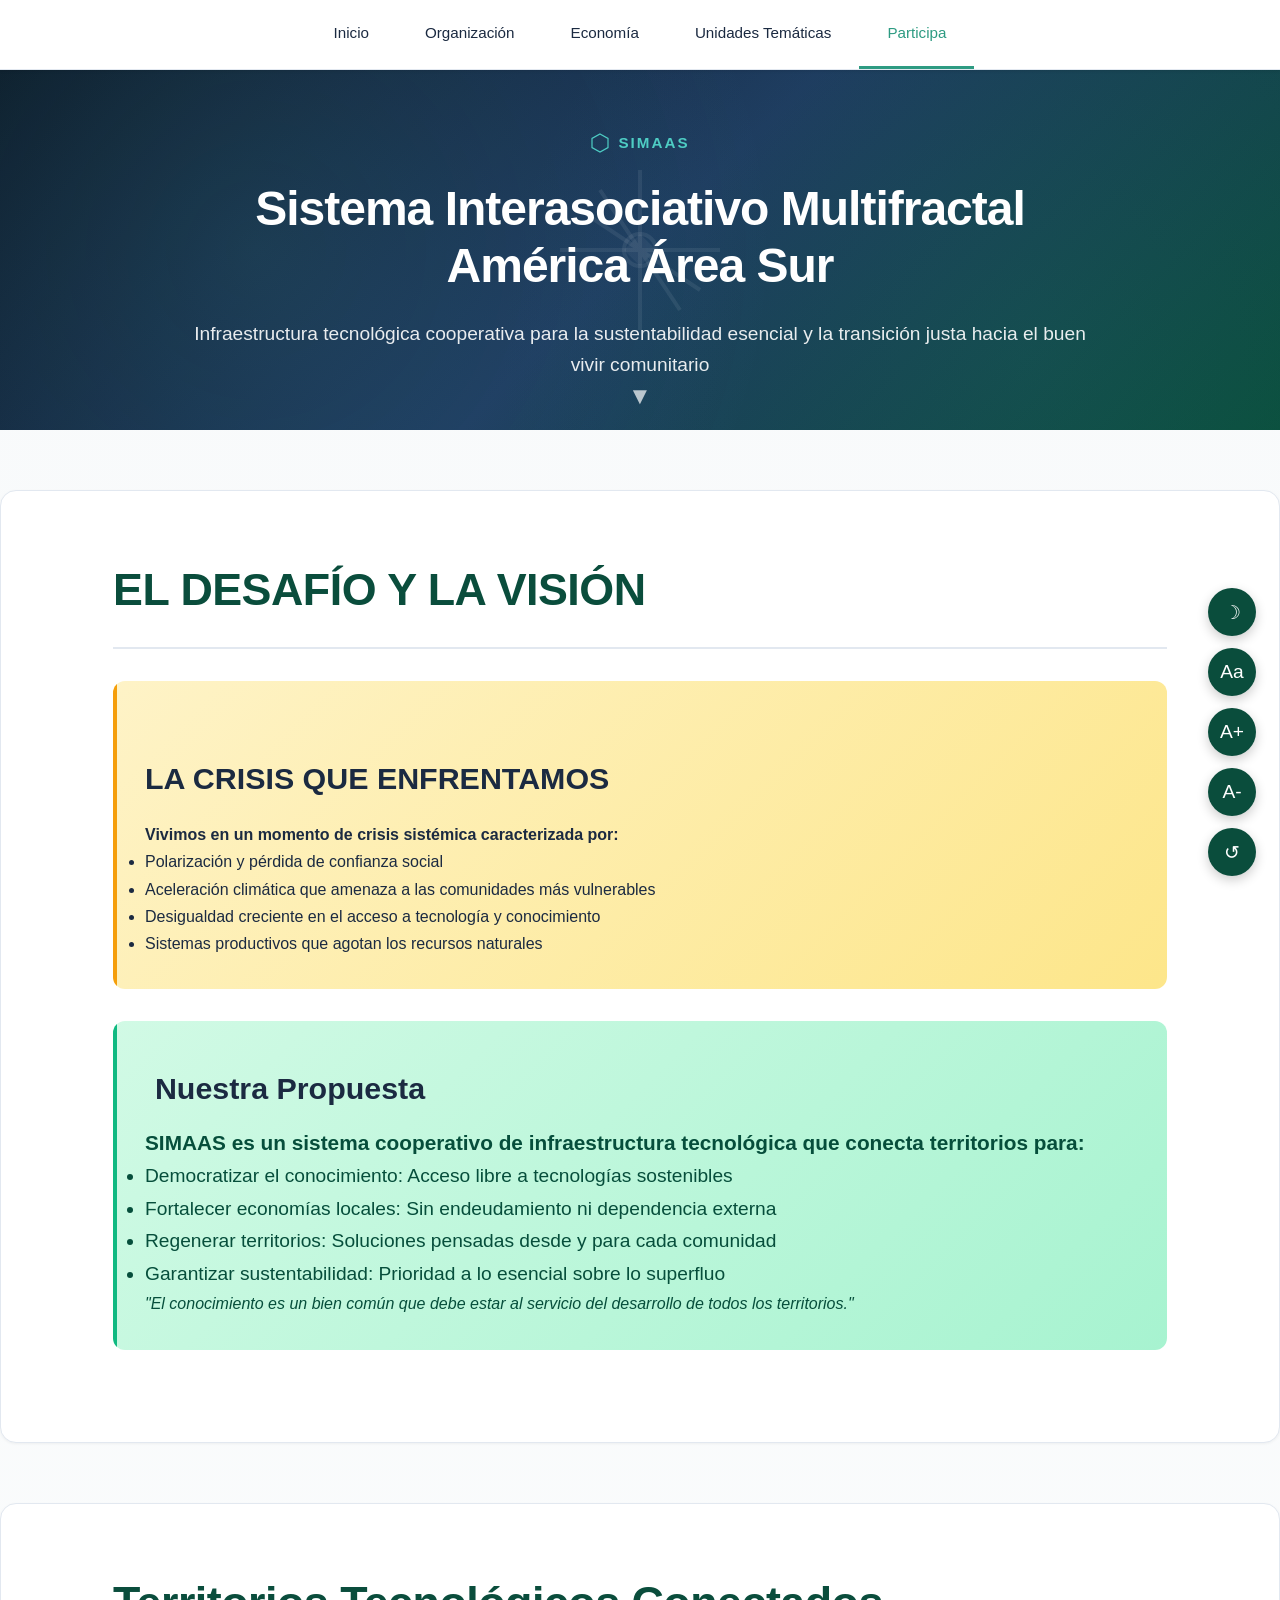
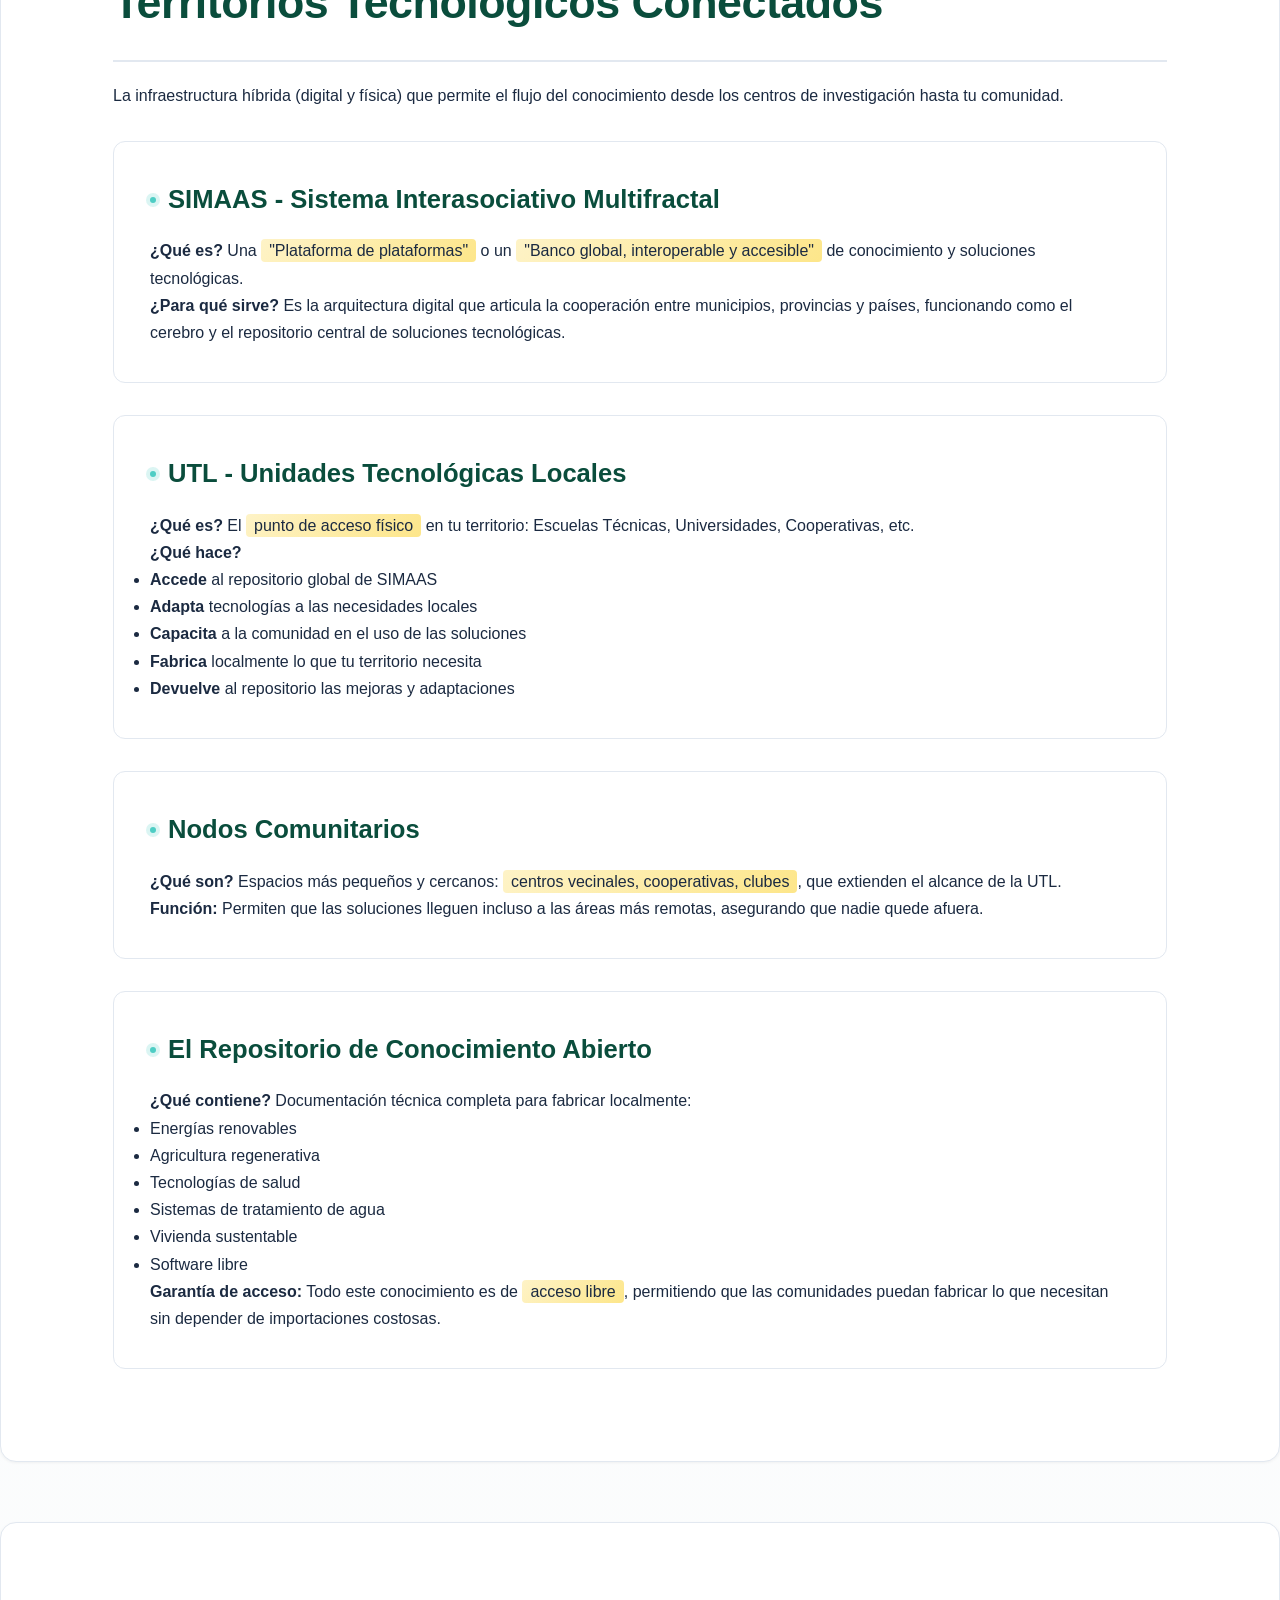
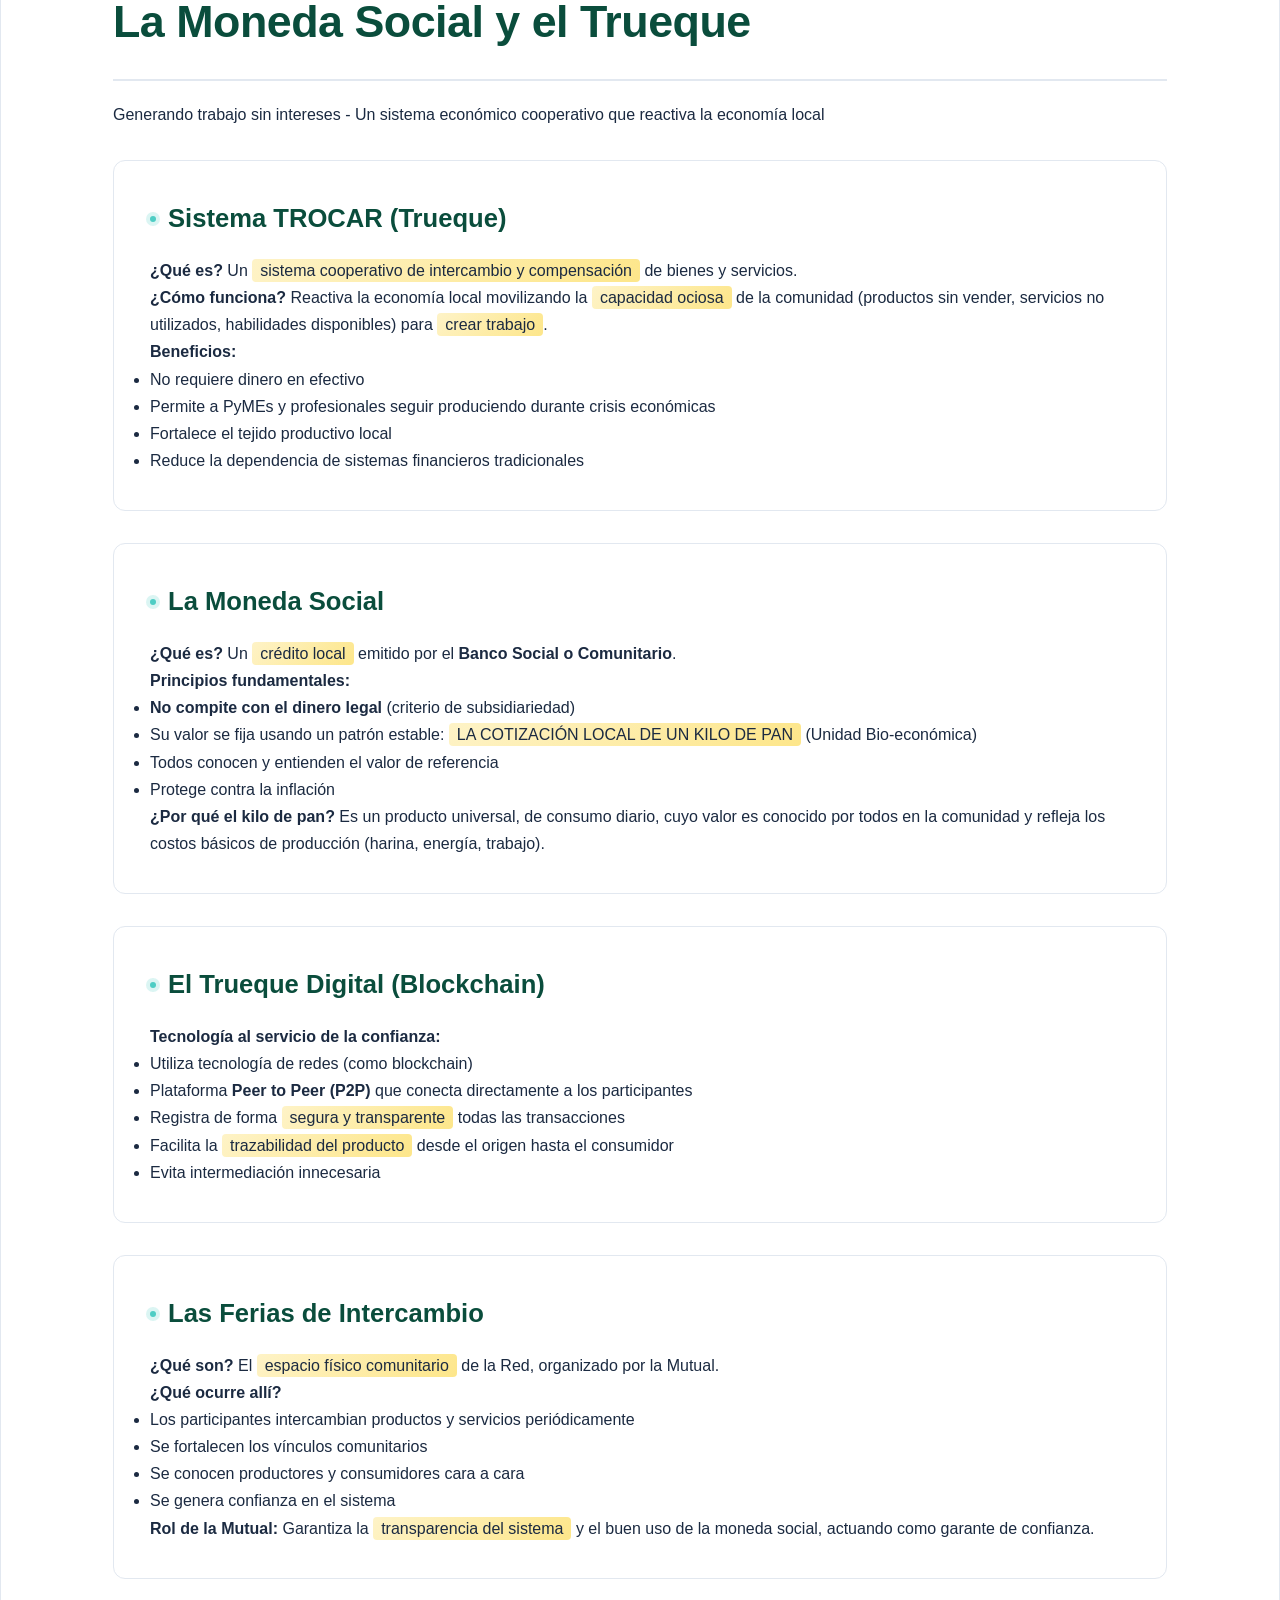
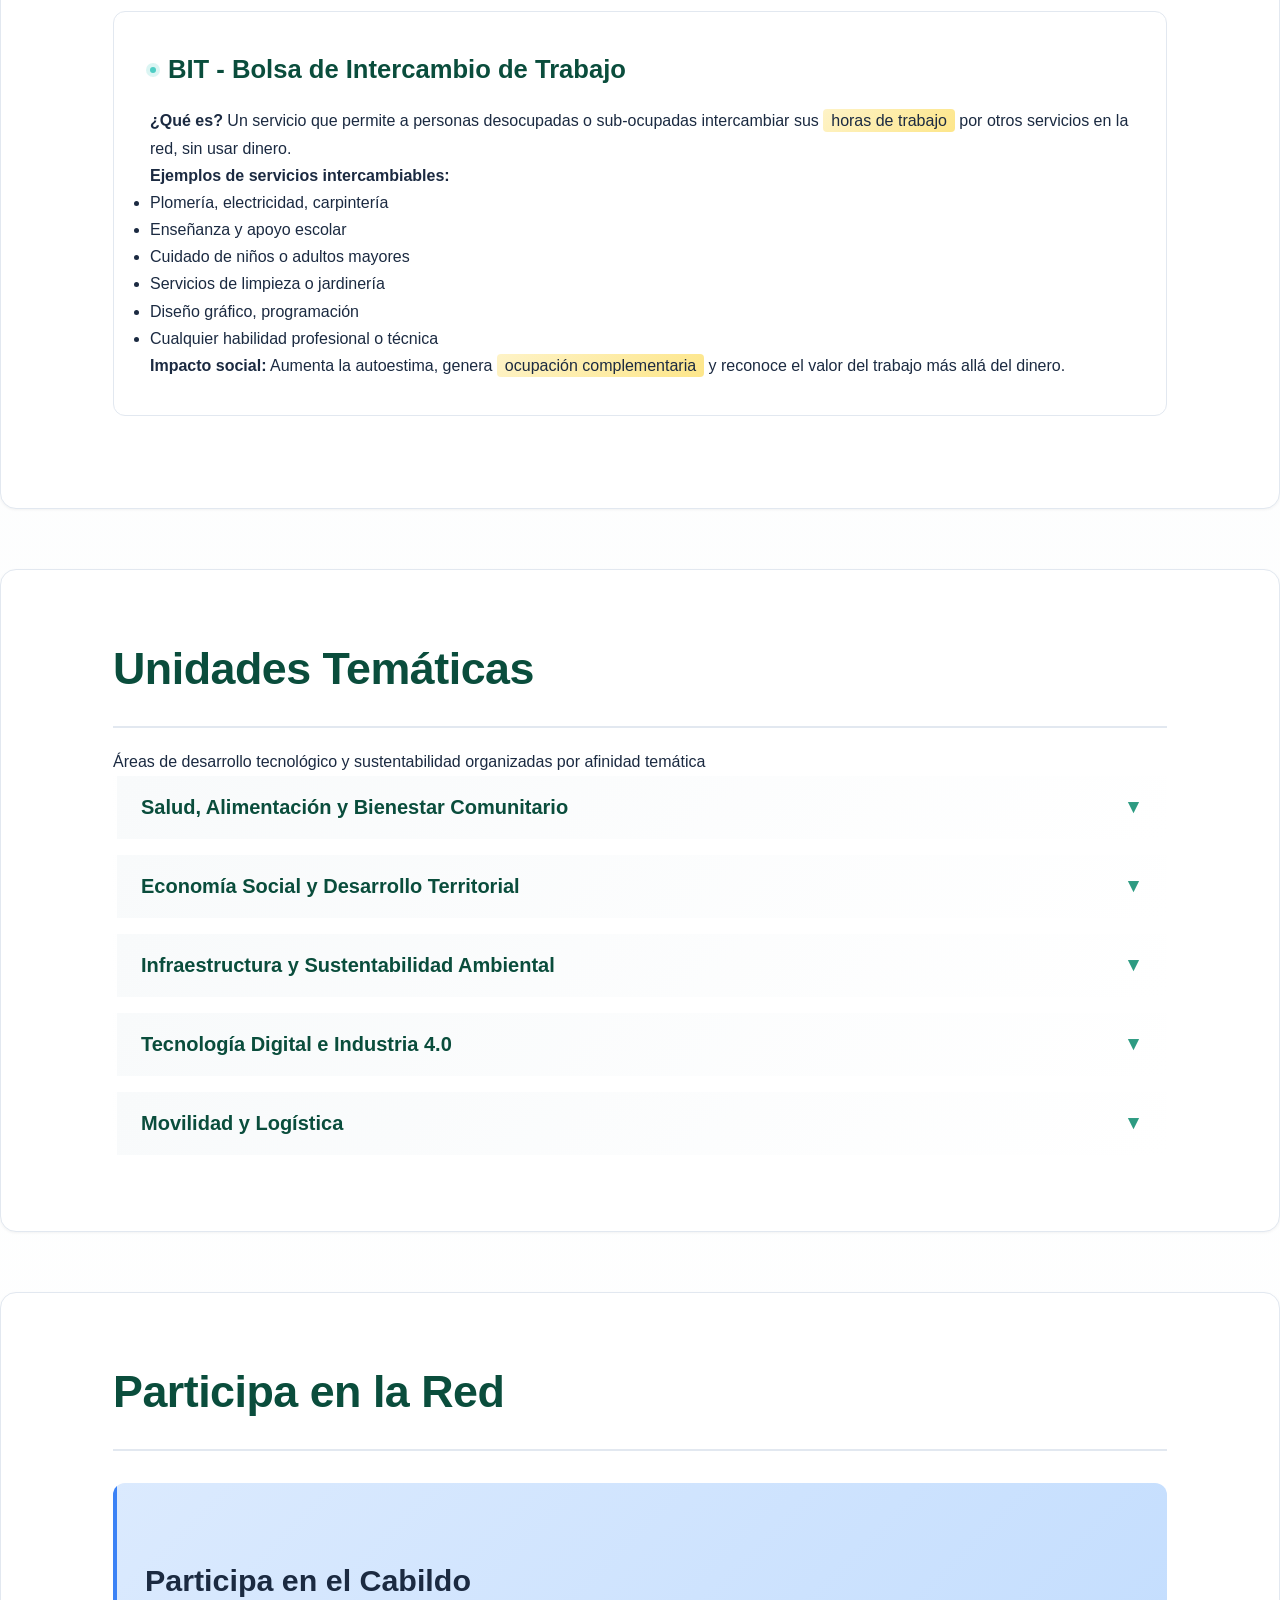
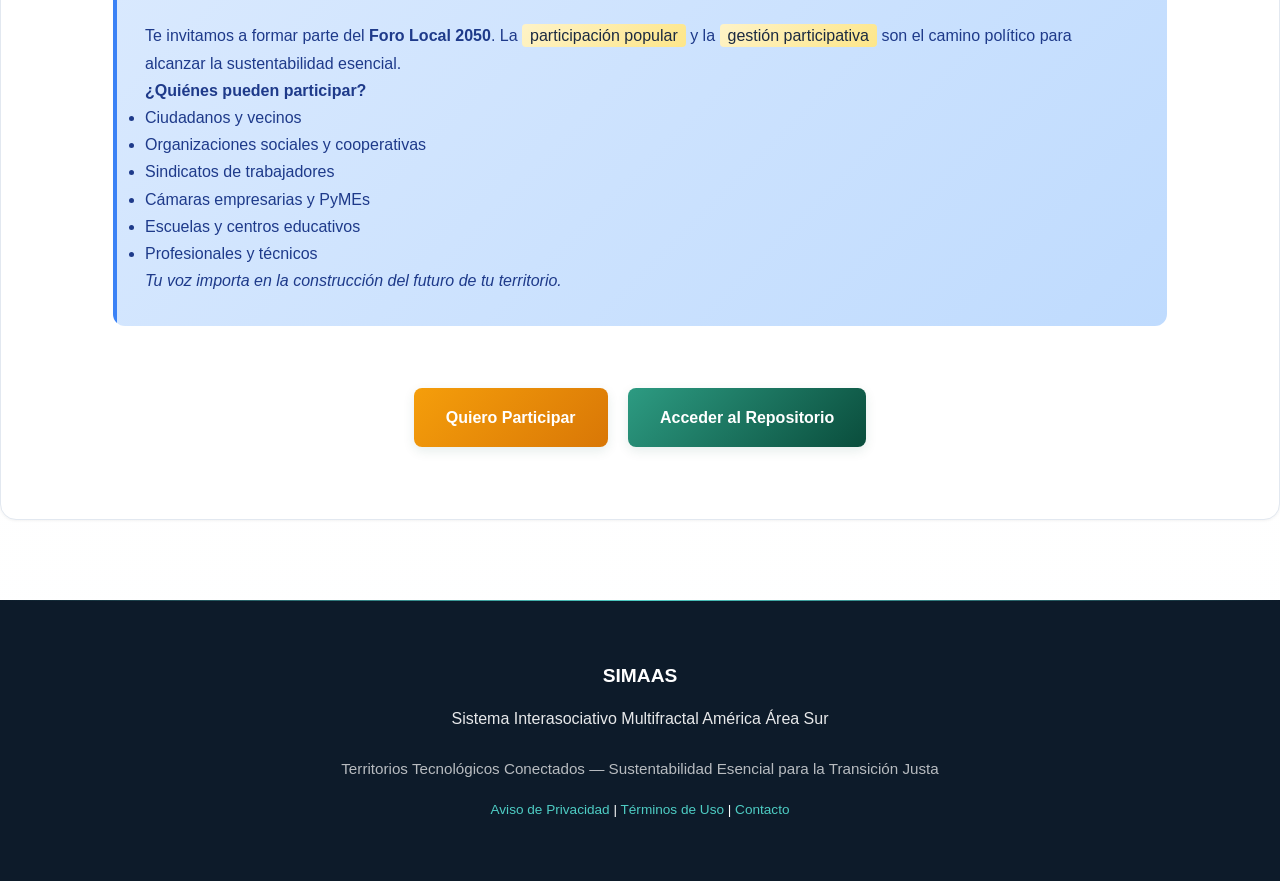
==== commit 16f80613: "modificaciones" ====
--- a/index.html
+++ b/index.html
@@ -3,372 +3,333 @@
 <head>
     <meta charset="UTF-8">
     <meta name="viewport" content="width=device-width, initial-scale=1.0">
-    <title>SIMAAS - Sistema Interasociativo Multifractal America Area Sur</title>
-    <link rel="stylesheet" href="simaas.css">
+    <title>SIMAAS | Sistema Interasociativo Multifractal América Área Sur</title>
+    <meta name="description" content="SIMAAS: Infraestructura tecnológica cooperativa para la sustentabilidad esencial y la transición justa hacia el buen vivir comunitario.">
+    <meta name="keywords" content="SIMAAS, tecnología cooperativa, sustentabilidad, economía social, moneda social, trueque, blockchain social, buen vivir, transición justa, territorios tecnológicos">
+    <meta name="author" content="SIMAAS">
+    <meta name="robots" content="index, follow">
+    <meta name="language" content="Spanish">
+    <meta name="revisit-after" content="7 days">
+    <meta property="og:type" content="website">
+    <meta property="og:url" content="https://simaas.org/">
+    <meta property="og:title" content="SIMAAS - Sistema Interasociativo Multifractal América Área Sur">
+    <meta property="og:description" content="Infraestructura tecnológica cooperativa para la sustentabilidad esencial y la transición justa hacia el buen vivir comunitario.">
+    <meta property="og:image" content="https://simaas.org/og-image.jpg">
+    <meta property="twitter:card" content="summary_large_image">
+    <meta property="twitter:url" content="https://simaas.org/">
+    <meta property="twitter:title" content="SIMAAS - Sistema Interasociativo Multifractal América Área Sur">
+    <meta property="twitter:description" content="Infraestructura tecnológica cooperativa para la sustentabilidad esencial y la transición justa hacia el buen vivir comunitario.">
+    <meta property="twitter:image" content="https://simaas.org/og-image.jpg">
+    <link rel="canonical" href="https://simaas.org/">
+    <link rel="icon" type="image/svg+xml" href="assets/icons/favicon.svg">
+    <link rel="stylesheet" href="css/simaas.css">
 </head>
 <body>
+        <div class="barra-accesibilidad" aria-label="Barra de herramientas de accesibilidad">
+        <button class="boton-accesibilidad" id="toggleModoOscuro" aria-label="Alternar modo oscuro" title="Modo oscuro">&#9789;</button>
+        <button class="boton-accesibilidad" id="toggleDislexia" aria-label="Alternar tipografía para dislexia" title="Tipografía para dislexia">Aa</button>
+        <button class="boton-accesibilidad" id="aumentarFuente" aria-label="Aumentar tamaño de texto" title="Aumentar texto">A+</button>
+        <button class="boton-accesibilidad" id="disminuirFuente" aria-label="Disminuir tamaño de texto" title="Disminuir texto">A-</button>
+        <button class="boton-accesibilidad" id="restablecerAccesibilidad" aria-label="Restablecer configuración de accesibilidad" title="Restablecer">&#8634;</button>
+    </div>
+
+    <nav aria-label="Navegación principal">
+        <div class="contenedor contenedor-nav">
+            <button class="hamburguesa" id="hamburguesa" aria-label="Abrir menú de navegación" aria-expanded="false" aria-controls="menu-navegacion">
+                <span></span><span></span><span></span>
+            </button>
+            <ul id="menu-navegacion">
+                <li><a href="#inicio">Inicio</a></li>
+                <li><a href="#organizacion">Organización</a></li>
+                <li><a href="#economia">Economía</a></li>
+                <li><a href="#unidades-tematicas">Unidades Temáticas</a></li>
+                <li><a href="#participacion">Participa</a></li>
+            </ul>
+        </div>
+    </nav>
+
     <header>
-        <div class="container">
-            <div class="logo">⬢ SIMAAS</div>
-            <h1>Sistema Interasociativo Multifractal<br>America Area Sur</h1>
+        <div class="contenedor">
+            <div class="logo" aria-label="SIMAAS logo">
+                <svg width="20" height="20" viewBox="0 0 100 100" role="img" aria-hidden="true">
+                    <polygon points="50,5 90,27 90,73 50,95 10,73 10,27" fill="none" stroke="currentColor" stroke-width="6"/>
+                </svg>
+                SIMAAS
+            </div>
+            <h1>Sistema Interasociativo Multifractal<br>América Área Sur</h1>
             <p>Infraestructura tecnológica cooperativa para la sustentabilidad esencial y la transición justa hacia el buen vivir comunitario</p>
         </div>
+        <button class="indicador-scroll" aria-label="Desplazarse hacia abajo" tabindex="0">&#9660;</button>
     </header>
 
-    <nav>
-        <ul>
-            <li><a href="#inicio">Inicio</a></li>
-            <li><a href="#organizacion">Organización</a></li>
-            <li><a href="#economia">Economía</a></li>
-            <li><a href="#unidades-tematicas">Unidades Temáticas</a></li>
-            <li><a href="#proyectos">Proyectos</a></li>
-            <li><a href="#participacion">Participa</a></li>
-        </ul>
-    </nav>
-
-    <!-- SECCIÓN 1: INICIO -->
-    <section id="inicio">
-        <div class="container">
-            <h2>La Visión y el Desafío</h2>
-            
-            <div class="crisis-box">
-                <h3>La Crisis que Enfrentamos</h3>
-                <p>Vivimos en un momento de <strong>crisis sistémica</strong> caracterizada por:</p>
-                <ul style="margin: 15px 0 15px 30px;">
-                    <li>Polarización y pérdida de confianza social</li>
-                    <li>Aceleración climática que amenaza a las comunidades más vulnerables</li>
-                    <li>Desigualdad creciente en el acceso a tecnología y conocimiento</li>
-                    <li>Sistemas productivos que agotan los recursos naturales</li>
-                </ul>
-            </div>
-
-            <div class="promise-box">
-                <h3>Nuestra Propuesta</h3>
-                <p><strong>SIMAAS</strong> es un sistema cooperativo de infraestructura tecnológica que conecta territorios para:</p>
-                <ul style="margin: 15px 0 15px 30px;">
-                    <li><strong>Democratizar el conocimiento:</strong> Acceso libre a tecnologías sostenibles</li>
-                    <li><strong>Fortalecer economías locales:</strong> Sin endeudamiento ni dependencia externa</li>
-                    <li><strong>Regenerar territorios:</strong> Soluciones pensadas desde y para cada comunidad</li>
-                    <li><strong>Garantizar sustentabilidad:</strong> Prioridad a lo esencial sobre lo superfluo</li>
-                </ul>
-                <p><em>"El conocimiento es un bien común que debe estar al servicio del desarrollo de todos los territorios."</em></p>
-            </div>
-        </div>
-    </section>
-
-    <!-- SECCIÓN 2: ORGANIZACIÓN -->
-    <section id="organizacion">
-        <div class="container">
-            <h2>Territorios Tecnológicos Conectados</h2>
-            <p style="font-size: 1.1em; margin-bottom: 30px;">Esta sección explica la <strong>infraestructura híbrida</strong> (digital y física) que permite el flujo del conocimiento desde los centros de investigación hasta tu comunidad.</p>
-
-            <div class="concept-card">
-                <h4>SIMAAS - Sistema Interasociativo Multifractal</h4>
-                <p><strong>¿Qué es?</strong> Una <span class="highlight">"Plataforma de plataformas"</span> o un <span class="highlight">"Banco global, interoperable y accesible"</span> de conocimiento y soluciones tecnológicas.</p>
-                <p><strong>¿Para qué sirve?</strong> Es la arquitectura digital que articula la cooperación entre municipios, provincias y países, funcionando como el cerebro y el repositorio central de soluciones tecnológicas.</p>
-            </div>
-
-            <div class="concept-card">
-                <h4>UTL - Unidades Tecnológicas Locales</h4>
-                <p><strong>¿Qué es?</strong> El <span class="highlight">punto de acceso físico</span> en tu territorio: Escuelas Técnicas, Universidades, Cooperativas, etc.</p>
-                <p><strong>¿Qué hace?</strong></p>
-                <ul style="margin: 10px 0 10px 30px;">
-                    <li><strong>Accede</strong> al repositorio global de SIMAAS</li>
-                    <li><strong>Adapta</strong> tecnologías a las necesidades locales</li>
-                    <li><strong>Capacita</strong> a la comunidad en el uso de las soluciones</li>
-                    <li><strong>Fabrica</strong> localmente lo que tu territorio necesita</li>
-                    <li><strong>Devuelve</strong> al repositorio las mejoras y adaptaciones</li>
-                </ul>
-            </div>
-
-            <div class="concept-card">
-                <h4>Nodos Comunitarios</h4>
-                <p><strong>¿Qué son?</strong> Espacios más pequeños y cercanos: <span class="highlight">centros vecinales, cooperativas, clubes</span>, que extienden el alcance de la UTL.</p>
-                <p><strong>Función:</strong> Permiten que las soluciones lleguen incluso a las áreas más remotas, asegurando que nadie quede afuera.</p>
-            </div>
-
-            <div class="concept-card">
-                <h4>El Repositorio de Conocimiento Abierto</h4>
-                <p><strong>¿Qué contiene?</strong> Documentación técnica completa para fabricar localmente:</p>
-                <ul style="margin: 10px 0 10px 30px;">
-                    <li>Energías renovables</li>
-                    <li>Agricultura regenerativa</li>
-                    <li>Tecnologías de salud</li>
-                    <li>Sistemas de tratamiento de agua</li>
-                    <li>Vivienda sustentable</li>
-                    <li>Software libre</li>
-                </ul>
-                <p><strong>Garantía de acceso:</strong> Todo este conocimiento es de <span class="highlight">acceso libre</span>, permitiendo que las comunidades puedan fabricar lo que necesitan sin depender de importaciones costosas.</p>
-            </div>
-        </div>
-    </section>
-
-    <!-- SECCIÓN 3: ECONOMÍA -->
-    <section id="economia">
-        <div class="container">
-            <h2>La Moneda Social y el Trueque: Generando Trabajo sin Intereses</h2>
-            <p style="font-size: 1.1em; margin-bottom: 30px;">Un sistema económico cooperativo que reactiva la economía local y genera trabajo sin necesidad de endeudamiento.</p>
-
-            <div class="concept-card">
-                <h4>Sistema TROCAR (Trueque)</h4>
-                <p><strong>¿Qué es?</strong> Un <span class="highlight">sistema cooperativo de intercambio y compensación</span> de bienes y servicios.</p>
-                <p><strong>¿Cómo funciona?</strong> Reactiva la economía local movilizando la <span class="highlight">capacidad ociosa</span> de la comunidad (productos sin vender, servicios no utilizados, habilidades disponibles) para <span class="highlight">crear trabajo</span>.</p>
-                <p><strong>Beneficios:</strong></p>
-                <ul style="margin: 10px 0 10px 30px;">
-                    <li>No requiere dinero en efectivo</li>
-                    <li>Permite a PyMEs y profesionales seguir produciendo durante crisis económicas</li>
-                    <li>Fortalece el tejido productivo local</li>
-                    <li>Reduce la dependencia de sistemas financieros tradicionales</li>
-                </ul>
-            </div>
-
-            <div class="concept-card">
-                <h4>La Moneda Social</h4>
-                <p><strong>¿Qué es?</strong> Un <span class="highlight">crédito local</span> emitido por el <strong>Banco Social o Comunitario</strong>.</p>
-                <p><strong>Principios fundamentales:</strong></p>
-                <ul style="margin: 10px 0 10px 30px;">
-                    <li><strong>No compite con el dinero legal</strong> (criterio de subsidiariedad)</li>
-                    <li>Su valor se fija usando un patrón estable: <span class="highlight">LA COTIZACIÓN LOCAL DE UN KILO DE PAN</span> (Unidad Bio-económica)</li>
-                    <li>Todos conocen y entienden el valor de referencia</li>
-                    <li>Protege contra la inflación</li>
-                </ul>
-                <p><strong>¿Por qué el kilo de pan?</strong> Es un producto universal, de consumo diario, cuyo valor es conocido por todos en la comunidad y refleja los costos básicos de producción (harina, energía, trabajo).</p>
-            </div>
-
-            <div class="concept-card">
-                <h4>El Trueque Digital (Blockchain)</h4>
-                <p><strong>Tecnología al servicio de la confianza:</strong></p>
-                <ul style="margin: 10px 0 10px 30px;">
-                    <li>Utiliza tecnología de redes (como blockchain)</li>
-                    <li>Plataforma <strong>Peer to Peer (P2P)</strong> que conecta directamente a los participantes</li>
-                    <li>Registra de forma <span class="highlight">segura y transparente</span> todas las transacciones</li>
-                    <li>Facilita la <span class="highlight">trazabilidad del producto</span> desde el origen hasta el consumidor</li>
-                    <li>Evita intermediación innecesaria</li>
-                </ul>
-            </div>
-
-            <div class="concept-card">
-                <h4>Las Ferias de Intercambio</h4>
-                <p><strong>¿Qué son?</strong> El <span class="highlight">espacio físico comunitario</span> de la Red, organizado por la Mutual.</p>
-                <p><strong>¿Qué ocurre allí?</strong></p>
-                <ul style="margin: 10px 0 10px 30px;">
-                    <li>Los participantes intercambian productos y servicios periódicamente</li>
-                    <li>Se fortalecen los vínculos comunitarios</li>
-                    <li>Se conocen productores y consumidores cara a cara</li>
-                    <li>Se genera confianza en el sistema</li>
-                </ul>
-                <p><strong>Rol de la Mutual:</strong> Garantiza la <span class="highlight">transparencia del sistema</span> y el buen uso de la moneda social, actuando como garante de confianza.</p>
-            </div>
-
-            <div class="concept-card">
-                <h4>BIT - Bolsa de Intercambio de Trabajo</h4>
-                <p><strong>¿Qué es?</strong> Un servicio que permite a personas desocupadas o sub-ocupadas intercambiar sus <span class="highlight">horas de trabajo</span> por otros servicios en la red, sin usar dinero.</p>
-                <p><strong>Ejemplos de servicios intercambiables:</strong></p>
-                <ul style="margin: 10px 0 10px 30px;">
-                    <li>Plomería, electricidad, carpintería</li>
-                    <li>Enseñanza y apoyo escolar</li>
-                    <li>Cuidado de niños o adultos mayores</li>
-                    <li>Servicios de limpieza o jardinería</li>
-                    <li>Diseño gráfico, programación</li>
-                    <li>Cualquier habilidad profesional o técnica</li>
-                </ul>
-                <p><strong>Impacto social:</strong> Aumenta la autoestima, genera <span class="highlight">ocupación complementaria</span> y reconoce el valor del trabajo más allá del dinero.</p>
-            </div>
-        </div>
-    </section>
-
-    <!-- SECCIÓN 4: UNIDADES TEMÁTICAS -->
-    <section id="unidades-tematicas" style="background: linear-gradient(180deg, #F8FAFB 0%, #FFFFFF 100%);">
-        <div class="container">
-            <h2>Unidades Temáticas</h2>
-            <p style="font-size: 1.1em; margin-bottom: 30px;">Áreas de desarrollo tecnológico y sustentabilidad organizadas por afinidad temática</p>
-
-            <!-- ÁREA 1: SALUD, ALIMENTACIÓN Y BIENESTAR COMUNITARIO -->
-            <div class="concept-card">
-                <input type="checkbox" id="accordion1" class="accordion-checkbox">
-                <label for="accordion1" class="accordion-header">
-                    <h4>🌱 Salud, Alimentación y Bienestar Comunitario</h4>
-                    <span class="accordion-icon">▼</span>
-                </label>
-                <div class="accordion-content">
-                    <ul style="margin: 15px 0 15px 30px;">
-                        <li><strong>Solidaridad Sanitaria e Inclusión Crítica:</strong> Centro Rafael Kohanoff de tecnologías para la salud y la discapacidad</li>
-                        <li><strong>Soberanía Alimentaria:</strong> Ganadería regenerativa y producción sustentable de alimentos</li>
-                        <li><strong>Saberes Populares y Tecnologías Ancestrales:</strong> Rescate y valorización del conocimiento tradicional</li>
-                    </ul>
-                </div>
-            </div>
-
-            <!-- ÁREA 2: ECONOMÍA SOCIAL Y DESARROLLO TERRITORIAL -->
-            <div class="concept-card">
-                <input type="checkbox" id="accordion2" class="accordion-checkbox">
-                <label for="accordion2" class="accordion-header">
-                    <h4>💼 Economía Social y Desarrollo Territorial</h4>
-                    <span class="accordion-icon">▼</span>
-                </label>
-                <div class="accordion-content">
-                    <ul style="margin: 15px 0 15px 30px;">
-                        <li><strong>TROCAR:</strong> Economía popular, cooperativismo, bancos comunitarios, monedas sociales, monedas digitales, e-marketplace, incubadoras de productos</li>
-                        <li><strong>Metrología Social:</strong> Medición y evaluación de impacto social y comunitario</li>
-                        <li><strong>Derecho 4.0:</strong> Nuevos estatutos de convivencia y marcos regulatorios</li>
-                        <li><strong>Vector Central:</strong> Información productiva y comercial territorial, corredores de transporte & logística portuaria</li>
-                    </ul>
-                </div>
-            </div>
-
-            <!-- ÁREA 3: INFRAESTRUCTURA Y SUSTENTABILIDAD AMBIENTAL -->
-            <div class="concept-card">
-                <input type="checkbox" id="accordion3" class="accordion-checkbox">
-                <label for="accordion3" class="accordion-header">
-                    <h4>🌍 Infraestructura y Sustentabilidad Ambiental</h4>
-                    <span class="accordion-icon">▼</span>
-                </label>
-                <div class="accordion-content">
-                    <ul style="margin: 15px 0 15px 30px;">
-                        <li><strong>Hábitat:</strong> Vivienda sustentable y planificación territorial</li>
-                        <li><strong>Conciencia Climática:</strong> Carbono cero, descarbonización y mitigación de efectos del calentamiento global</li>
-                        <li><strong>Energías Renovables:</strong> Transición energética y autonomía territorial</li>
-                        <li><strong>Recursos Hídricos:</strong> Gestión sustentable del agua</li>
-                        <li><strong>Minería a Escala Humana:</strong> Minería verde y asistencia a proveedores para una minería responsable</li>
-                    </ul>
-                </div>
-            </div>
-
-            <!-- ÁREA 4: TECNOLOGÍA DIGITAL E INDUSTRIA 4.0 -->
-            <div class="concept-card">
-                <input type="checkbox" id="accordion4" class="accordion-checkbox">
-                <label for="accordion4" class="accordion-header">
-                    <h4>💻 Tecnología Digital e Industria 4.0</h4>
-                    <span class="accordion-icon">▼</span>
-                </label>
-                <div class="accordion-content">
-                    <ul style="margin: 15px 0 15px 30px;">
-                        <li><strong>Información & Comunicaciones:</strong> Infraestructura digital y redes comunitarias</li>
-                        <li><strong>Industrias 4.0:</strong> IIoT, análisis de datos, inteligencia artificial, blockchain, ciberseguridad, impresión 3D, robótica, visión artificial, realidad aumentada</li>
-                        <li><strong>Manejo Fabril:</strong> Gestión industrial sustentable y productiva</li>
-                    </ul>
-                </div>
-            </div>
-
-            <!-- ÁREA 5: MOVILIDAD Y LOGÍSTICA -->
-            <div class="concept-card">
-                <input type="checkbox" id="accordion5" class="accordion-checkbox">
-                <label for="accordion5" class="accordion-header">
-                    <h4>🚀 Movilidad y Logística</h4>
-                    <span class="accordion-icon">▼</span>
-                </label>
-                <div class="accordion-content">
-                    <ul style="margin: 15px 0 15px 30px;">
-                        <li><strong>Tecnología Aeroespacial:</strong> Drones, dirigibles híbridos, aviones, cuadricópteros, globos aerostáticos, paramotor, calibración de imágenes espaciales, software libre de análisis, recuperación de documentación técnica aeronáutica</li>
-                        <li><strong>Tecnología Ferroviaria:</strong> Recuperación y desarrollo del transporte ferroviario</li>
-                        <li><strong>Tecnología Automotriz:</strong> Mantenimiento preventivo programado y Automóvil Club Comunitario</li>
-                    </ul>
-                </div>
-            </div>
-
-        </div>
-    </section>
-
-    <!-- SECCIÓN 5: PROYECTOS -->
-    <section id="proyectos">
-        <div class="container">
-            <h2>Proyectos en Acción</h2>
-            <div class="coming-soon">
-                <h3>Manos a la Obra</h3>
-                <p style="font-size: 1.2em;">Los 5 Pilares del Desarrollo Local</p>
-                <p style="margin-top: 20px; font-size: 0.95em; opacity: 0.9;">Próximamente: Soluciones Tecnológicas Aplicadas en la Comunidad</p>
-            </div>
-        </div>
-    </section>
-
-    <!-- SECCIÓN 6: PARTICIPACIÓN -->
-    <section id="participacion">
-        <div class="container">
-            <h2>Sé Parte del Cambio: Cómo te Conectas a la Red</h2>
-
-            <div class="solidarity-box" style="background-color: #d4edda; border-left: 5px solid #28a745; margin-bottom: 30px;">
-                <h3>Participa en el Cabildo</h3>
-                <p>Te invitamos a formar parte del <strong>Foro Local 2050</strong>. La <span class="highlight">participación popular</span> y la <span class="highlight">gestión participativa</span> son el camino político para alcanzar la sustentabilidad esencial.</p>
-                <p style="margin-top: 15px;"><strong>¿Quiénes pueden participar?</strong></p>
-                <ul style="margin: 10px 0 10px 30px;">
-                    <li>Ciudadanos y vecinos</li>
-                    <li>Organizaciones sociales y cooperativas</li>
-                    <li>Sindicatos de trabajadores</li>
-                    <li>Cámaras empresarias y PyMEs</li>
-                    <li>Escuelas y centros educativos</li>
-                    <li>Profesionales y técnicos</li>
-                </ul>
-                <p style="margin-top: 15px;"><em>Tu voz importa en la construcción del futuro de tu territorio.</em></p>
-            </div>
-
-            <div class="participation-grid">
-                <div class="participation-item">
-                    <h4>Mapa de la Red Local</h4>
-                    <p>Encuentra la UTL (Unidad Tecnológica Local) y los Nodos Comunitarios operativos en tu localidad:</p>
-                    <ul style="margin: 10px 0 10px 20px; font-size: 0.95em;">
-                        <li>Escuelas técnicas</li>
-                        <li>Cooperativas</li>
-                        <li>Centros de innovación</li>
-                        <li>Universidades</li>
-                    </ul>
-                </div>
-
-                <div class="participation-item">
-                    <h4>Cómo Empezar</h4>
-                    <p>Pasos para conectarte a la red:</p>
-                    <ol style="margin: 10px 0 10px 20px; font-size: 0.95em;">
-                        <li>Identifica la UTL más cercana</li>
-                        <li>Participa en talleres de capacitación</li>
-                        <li>Accede al repositorio de conocimiento</li>
-                        <li>Implementa soluciones en tu comunidad</li>
-                        <li>Comparte tu experiencia con la red</li>
-                    </ol>
-                </div>
-
-                <div class="participation-item">
-                    <h4>Quiénes Ya Participan</h4>
-                    <p>La red está compuesta por:</p>
-                    <ul style="margin: 10px 0 10px 20px; font-size: 0.95em;">
-                        <li>Municipios</li>
-                        <li>Cooperativas</li>
-                        <li>Instituciones educativas</li>
-                        <li>Organizaciones sociales</li>
-                    </ul>
-                </div>
-            </div>
-
-            <div style="text-align: center; margin-top: 50px;">
-                <a href="#" class="cta-button">Quiero Participar</a>
-                <a href="#" class="cta-button">Acceder al Repositorio</a>
-                <a href="#" class="cta-button">Contactar UTL Local</a>
-            </div>
-        </div>
-    </section>
+    <main id="contenido-principal">
+        <section id="inicio" class="aparecer-arriba" aria-labelledby="encabezado-inicio">
+            <div class="contenedor">
+                <h2 id="encabezado-inicio">EL DESAFÍO Y LA VISIÓN</h2>
+                <div class="caja-crisis">
+                    <h3>LA CRISIS QUE ENFRENTAMOS</h3>
+                    <h4>Vivimos en un momento de crisis sistémica caracterizada por:</h4>
+                    <ul>
+                        <li>Polarización y pérdida de confianza social</li>
+                        <li>Aceleración climática que amenaza a las comunidades más vulnerables</li>
+                        <li>Desigualdad creciente en el acceso a tecnología y conocimiento</li>
+                        <li>Sistemas productivos que agotan los recursos naturales</li>
+                    </ul>
+                </div>
+                <div class="caja-propuesta">
+                    <h3>Nuestra Propuesta</h3>
+                    <h4>SIMAAS es un sistema cooperativo de infraestructura tecnológica que conecta territorios para:</h4>
+                    <ul>
+                        <li>Democratizar el conocimiento: Acceso libre a tecnologías sostenibles</li>
+                        <li>Fortalecer economías locales: Sin endeudamiento ni dependencia externa</li>
+                        <li>Regenerar territorios: Soluciones pensadas desde y para cada comunidad</li>
+                        <li>Garantizar sustentabilidad: Prioridad a lo esencial sobre lo superfluo</li>
+                    </ul>
+                    <p><em>"El conocimiento es un bien común que debe estar al servicio del desarrollo de todos los territorios."</em></p>
+                </div>
+            </div>
+        </section>
+
+        <section id="organizacion" class="aparecer-arriba" aria-labelledby="encabezado-organizacion">
+            <div class="contenedor">
+                <h2 id="encabezado-organizacion">Territorios Tecnológicos Conectados</h2>
+                <p class="subtitulo-seccion">La infraestructura híbrida (digital y física) que permite el flujo del conocimiento desde los centros de investigación hasta tu comunidad.</p>
+                <div class="tarjeta-concepto">
+                    <h4>SIMAAS - Sistema Interasociativo Multifractal</h4>
+                    <p><strong>¿Qué es?</strong> Una <span class="resaltar">"Plataforma de plataformas"</span> o un <span class="resaltar">"Banco global, interoperable y accesible"</span> de conocimiento y soluciones tecnológicas.</p>
+                    <p><strong>¿Para qué sirve?</strong> Es la arquitectura digital que articula la cooperación entre municipios, provincias y países, funcionando como el cerebro y el repositorio central de soluciones tecnológicas.</p>
+                </div>
+                <div class="tarjeta-concepto">
+                    <h4>UTL - Unidades Tecnológicas Locales</h4>
+                    <p><strong>¿Qué es?</strong> El <span class="resaltar">punto de acceso físico</span> en tu territorio: Escuelas Técnicas, Universidades, Cooperativas, etc.</p>
+                    <p><strong>¿Qué hace?</strong></p>
+                    <ul>
+                        <li><strong>Accede</strong> al repositorio global de SIMAAS</li>
+                        <li><strong>Adapta</strong> tecnologías a las necesidades locales</li>
+                        <li><strong>Capacita</strong> a la comunidad en el uso de las soluciones</li>
+                        <li><strong>Fabrica</strong> localmente lo que tu territorio necesita</li>
+                        <li><strong>Devuelve</strong> al repositorio las mejoras y adaptaciones</li>
+                    </ul>
+                </div>
+                <div class="tarjeta-concepto">
+                    <h4>Nodos Comunitarios</h4>
+                    <p><strong>¿Qué son?</strong> Espacios más pequeños y cercanos: <span class="resaltar">centros vecinales, cooperativas, clubes</span>, que extienden el alcance de la UTL.</p>
+                    <p><strong>Función:</strong> Permiten que las soluciones lleguen incluso a las áreas más remotas, asegurando que nadie quede afuera.</p>
+                </div>
+                <div class="tarjeta-concepto">
+                    <h4>El Repositorio de Conocimiento Abierto</h4>
+                    <p><strong>¿Qué contiene?</strong> Documentación técnica completa para fabricar localmente:</p>
+                    <ul>
+                        <li>Energías renovables</li>
+                        <li>Agricultura regenerativa</li>
+                        <li>Tecnologías de salud</li>
+                        <li>Sistemas de tratamiento de agua</li>
+                        <li>Vivienda sustentable</li>
+                        <li>Software libre</li>
+                    </ul>
+                    <p><strong>Garantía de acceso:</strong> Todo este conocimiento es de <span class="resaltar">acceso libre</span>, permitiendo que las comunidades puedan fabricar lo que necesitan sin depender de importaciones costosas.</p>
+                </div>
+            </div>
+        </section>
+
+        <section id="economia" class="aparecer-arriba" aria-labelledby="encabezado-economia">
+            <div class="contenedor">
+                <h2 id="encabezado-economia">La Moneda Social y el Trueque</h2>
+                <p class="subtitulo-seccion">Generando trabajo sin intereses - Un sistema económico cooperativo que reactiva la economía local</p>
+                <div class="tarjeta-concepto">
+                    <h4>Sistema TROCAR (Trueque)</h4>
+                    <p><strong>¿Qué es?</strong> Un <span class="resaltar">sistema cooperativo de intercambio y compensación</span> de bienes y servicios.</p>
+                    <p><strong>¿Cómo funciona?</strong> Reactiva la economía local movilizando la <span class="resaltar">capacidad ociosa</span> de la comunidad (productos sin vender, servicios no utilizados, habilidades disponibles) para <span class="resaltar">crear trabajo</span>.</p>
+                    <p><strong>Beneficios:</strong></p>
+                    <ul>
+                        <li>No requiere dinero en efectivo</li>
+                        <li>Permite a PyMEs y profesionales seguir produciendo durante crisis económicas</li>
+                        <li>Fortalece el tejido productivo local</li>
+                        <li>Reduce la dependencia de sistemas financieros tradicionales</li>
+                    </ul>
+                </div>
+                <div class="tarjeta-concepto">
+                    <h4>La Moneda Social</h4>
+                    <p><strong>¿Qué es?</strong> Un <span class="resaltar">crédito local</span> emitido por el <strong>Banco Social o Comunitario</strong>.</p>
+                    <p><strong>Principios fundamentales:</strong></p>
+                    <ul>
+                        <li><strong>No compite con el dinero legal</strong> (criterio de subsidiariedad)</li>
+                        <li>Su valor se fija usando un patrón estable: <span class="resaltar">LA COTIZACIÓN LOCAL DE UN KILO DE PAN</span> (Unidad Bio-económica)</li>
+                        <li>Todos conocen y entienden el valor de referencia</li>
+                        <li>Protege contra la inflación</li>
+                    </ul>
+                    <p><strong>¿Por qué el kilo de pan?</strong> Es un producto universal, de consumo diario, cuyo valor es conocido por todos en la comunidad y refleja los costos básicos de producción (harina, energía, trabajo).</p>
+                </div>
+                <div class="tarjeta-concepto">
+                    <h4>El Trueque Digital (Blockchain)</h4>
+                    <p><strong>Tecnología al servicio de la confianza:</strong></p>
+                    <ul>
+                        <li>Utiliza tecnología de redes (como blockchain)</li>
+                        <li>Plataforma <strong>Peer to Peer (P2P)</strong> que conecta directamente a los participantes</li>
+                        <li>Registra de forma <span class="resaltar">segura y transparente</span> todas las transacciones</li>
+                        <li>Facilita la <span class="resaltar">trazabilidad del producto</span> desde el origen hasta el consumidor</li>
+                        <li>Evita intermediación innecesaria</li>
+                    </ul>
+                </div>
+                <div class="tarjeta-concepto">
+                    <h4>Las Ferias de Intercambio</h4>
+                    <p><strong>¿Qué son?</strong> El <span class="resaltar">espacio físico comunitario</span> de la Red, organizado por la Mutual.</p>
+                    <p><strong>¿Qué ocurre allí?</strong></p>
+                    <ul>
+                        <li>Los participantes intercambian productos y servicios periódicamente</li>
+                        <li>Se fortalecen los vínculos comunitarios</li>
+                        <li>Se conocen productores y consumidores cara a cara</li>
+                        <li>Se genera confianza en el sistema</li>
+                    </ul>
+                    <p><strong>Rol de la Mutual:</strong> Garantiza la <span class="resaltar">transparencia del sistema</span> y el buen uso de la moneda social, actuando como garante de confianza.</p>
+                </div>
+                <div class="tarjeta-concepto">
+                    <h4>BIT - Bolsa de Intercambio de Trabajo</h4>
+                    <p><strong>¿Qué es?</strong> Un servicio que permite a personas desocupadas o sub-ocupadas intercambiar sus <span class="resaltar">horas de trabajo</span> por otros servicios en la red, sin usar dinero.</p>
+                    <p><strong>Ejemplos de servicios intercambiables:</strong></p>
+                    <ul>
+                        <li>Plomería, electricidad, carpintería</li>
+                        <li>Enseñanza y apoyo escolar</li>
+                        <li>Cuidado de niños o adultos mayores</li>
+                        <li>Servicios de limpieza o jardinería</li>
+                        <li>Diseño gráfico, programación</li>
+                        <li>Cualquier habilidad profesional o técnica</li>
+                    </ul>
+                    <p><strong>Impacto social:</strong> Aumenta la autoestima, genera <span class="resaltar">ocupación complementaria</span> y reconoce el valor del trabajo más allá del dinero.</p>
+                </div>
+            </div>
+        </section>
+
+        <section id="unidades-tematicas" class="aparecer-arriba" aria-labelledby="encabezado-unidades">
+            <div class="contenedor">
+                <h2 id="encabezado-unidades">Unidades Temáticas</h2>
+                <p class="subtitulo-seccion">Áreas de desarrollo tecnológico y sustentabilidad organizadas por afinidad temática</p>
+                <div class="item-acordeon">
+                    <button class="encabezado-acordeon" aria-expanded="false" aria-controls="contenido-acordeon-1">
+                        <h4>Salud, Alimentación y Bienestar Comunitario</h4>
+                        <span class="icono-acordeon" aria-hidden="true">&#9660;</span>
+                    </button>
+                    <div class="contenido-acordeon" id="contenido-acordeon-1" aria-hidden="true">
+                        <ul>
+                            <li><strong>Solidaridad Sanitaria e Inclusión Crítica:</strong> Centro Rafael Kohanoff de tecnologías para la salud y la discapacidad</li>
+                            <li><strong>Soberanía Alimentaria:</strong> Ganadería regenerativa y producción sustentable de alimentos</li>
+                            <li><strong>Saberes Populares y Tecnologías Ancestrales:</strong> Rescate y valorización del conocimiento tradicional</li>
+                        </ul>
+                    </div>
+                </div>
+                <div class="item-acordeon">
+                    <button class="encabezado-acordeon" aria-expanded="false" aria-controls="contenido-acordeon-2">
+                        <h4>Economía Social y Desarrollo Territorial</h4>
+                        <span class="icono-acordeon" aria-hidden="true">&#9660;</span>
+                    </button>
+                    <div class="contenido-acordeon" id="contenido-acordeon-2" aria-hidden="true">
+                        <ul>
+                            <li><strong>TROCAR:</strong> Economía popular, cooperativismo, bancos comunitarios, monedas sociales, monedas digitales, e-marketplace, incubadoras de productos</li>
+                            <li><strong>Metrología Social:</strong> Medición y evaluación de impacto social y comunitario</li>
+                            <li><strong>Derecho 4.0:</strong> Nuevos estatutos de convivencia y marcos regulatorios</li>
+                            <li><strong>Vector Central:</strong> Información productiva y comercial territorial, corredores de transporte & logística portuaria</li>
+                        </ul>
+                    </div>
+                </div>
+                <div class="item-acordeon">
+                    <button class="encabezado-acordeon" aria-expanded="false" aria-controls="contenido-acordeon-3">
+                        <h4>Infraestructura y Sustentabilidad Ambiental</h4>
+                        <span class="icono-acordeon" aria-hidden="true">&#9660;</span>
+                    </button>
+                    <div class="contenido-acordeon" id="contenido-acordeon-3" aria-hidden="true">
+                        <ul>
+                            <li><strong>Hábitat:</strong> Vivienda sustentable y planificación territorial</li>
+                            <li><strong>Conciencia Climática:</strong> Carbono cero, descarbonización y mitigación de efectos del calentamiento global</li>
+                            <li><strong>Energías Renovables:</strong> Transición energética y autonomía territorial</li>
+                            <li><strong>Recursos Hídricos:</strong> Gestión sustentable del agua</li>
+                            <li><strong>Minería a Escala Humana:</strong> Minería verde y asistencia a proveedores para una minería responsable</li>
+                        </ul>
+                    </div>
+                </div>
+                <div class="item-acordeon">
+                    <button class="encabezado-acordeon" aria-expanded="false" aria-controls="contenido-acordeon-4">
+                        <h4>Tecnología Digital e Industria 4.0</h4>
+                        <span class="icono-acordeon" aria-hidden="true">&#9660;</span>
+                    </button>
+                    <div class="contenido-acordeon" id="contenido-acordeon-4" aria-hidden="true">
+                        <ul>
+                            <li><strong>Información & Comunicaciones:</strong> Infraestructura digital y redes comunitarias</li>
+                            <li><strong>Industrias 4.0:</strong> IIoT, análisis de datos, inteligencia artificial, blockchain, ciberseguridad, impresión 3D, robótica, visión artificial, realidad aumentada</li>
+                            <li><strong>Manejo Fabril:</strong> Gestión industrial sustentable y productiva</li>
+                        </ul>
+                    </div>
+                </div>
+                <div class="item-acordeon">
+                    <button class="encabezado-acordeon" aria-expanded="false" aria-controls="contenido-acordeon-5">
+                        <h4>Movilidad y Logística</h4>
+                        <span class="icono-acordeon" aria-hidden="true">&#9660;</span>
+                    </button>
+                    <div class="contenido-acordeon" id="contenido-acordeon-5" aria-hidden="true">
+                        <ul>
+                            <li><strong>Tecnología Aeroespacial:</strong> Drones, dirigibles híbridos, aviones, cuadricópteros, globos aerostáticos, paramotor, calibración de imágenes espaciales, software libre de análisis, recuperación de documentación técnica aeronáutica</li>
+                            <li><strong>Tecnología Ferroviaria:</strong> Recuperación y desarrollo del transporte ferroviario</li>
+                            <li><strong>Tecnología Automotriz:</strong> Mantenimiento preventivo programado y Automóvil Club Comunitario</li>
+                        </ul>
+                    </div>
+                </div>
+            </div>
+        </section>
+
+        <section id="participacion" class="aparecer-arriba" aria-labelledby="encabezado-participacion">
+            <div class="contenedor">
+                <h2 id="encabezado-participacion">Participa en la Red</h2>
+                <div class="caja-solidaridad">
+                    <h3>Participa en el Cabildo</h3>
+                    <p>Te invitamos a formar parte del <strong>Foro Local 2050</strong>. La <span class="resaltar">participación popular</span> y la <span class="resaltar">gestión participativa</span> son el camino político para alcanzar la sustentabilidad esencial.</p>
+                    <p><strong>¿Quiénes pueden participar?</strong></p>
+                    <ul>
+                        <li>Ciudadanos y vecinos</li>
+                        <li>Organizaciones sociales y cooperativas</li>
+                        <li>Sindicatos de trabajadores</li>
+                        <li>Cámaras empresarias y PyMEs</li>
+                        <li>Escuelas y centros educativos</li>
+                        <li>Profesionales y técnicos</li>
+                    </ul>
+                    <p><em>Tu voz importa en la construcción del futuro de tu territorio.</em></p>
+                </div>
+                <div style="text-align: center; margin-top: 50px;">
+                    <a href="mailto:contacto@simaas.org?subject=Quiero%20Participar%20en%20SIMAAS" class="boton-cta boton-cta-primario">Quiero Participar</a>
+                    <a href="#" class="boton-cta" id="boton-repositorio">Acceder al Repositorio</a>
+                </div>
+            </div>
+        </section>
+    </main>
 
     <footer>
-        <div class="container">
+        <div class="contenedor">
             <p style="font-size: 1.2em; font-weight: 600; margin-bottom: 12px;">SIMAAS</p>
-            <p style="opacity: 0.9;">Sistema Interasociativo Multifractal America Area Sur</p>
+            <p style="opacity: 0.9;">Sistema Interasociativo Multifractal América Área Sur</p>
             <p style="margin-top: 24px; opacity: 0.7; font-size: 0.95em;">Territorios Tecnológicos Conectados — Sustentabilidad Esencial para la Transición Justa</p>
+            <p style="margin-top: 16px; font-size: 0.85em;">
+                <a href="#" style="color: var(--acento); text-decoration: none;" rel="noopener noreferrer">Aviso de Privacidad</a> | 
+                <a href="#" style="color: var(--acento); text-decoration: none;" rel="noopener noreferrer">Términos de Uso</a> | 
+                <a href="#" style="color: var(--acento); text-decoration: none;" rel="noopener noreferrer">Contacto</a>
+            </p>
         </div>
     </footer>
 
-    <script>
-        // Smooth scroll para los links de navegación
-        document.querySelectorAll('nav a[href^="#"]').forEach(anchor => {
-            anchor.addEventListener('click', function (e) {
-                e.preventDefault();
-                const targetId = this.getAttribute('href');
-                const targetElement = document.querySelector(targetId);
-                
-                if (targetElement) {
-                    targetElement.scrollIntoView({
-                        behavior: 'smooth',
-                        block: 'start'
-                    });
-                }
-            });
-        });
-    </script>
+    <div id="modal" class="modal" role="dialog" aria-modal="true" aria-labelledby="tituloModal" tabindex="-1">
+        <div class="contenido-modal">
+            <button class="cerrar-modal" aria-label="Cerrar modal">&times;</button>
+            <h3 id="tituloModal">Unidades Tecnológicas Locales</h3>
+            <div id="cuerpoModal">
+                <p>Próximamente: Directorio de UTLs activas en tu región.</p>
+                <ul>
+                    <li>Red Nacional de UTLs</li>
+                    <li>Mapa interactivo completo</li>
+                    <li>Contacto directo con coordinadores</li>
+                </ul>
+            </div>
+        </div>
+    </div>
+
+    <div id="aviso-aria" role="status" aria-live="polite" class="solo-lector"></div>
+
+    <script src="js/main.js"></script>
 </body>
-</html>
+</html>
--- a/css/simaas.css
+++ b/css/simaas.css
@@ -0,0 +1,837 @@
+* {
+    margin: 0;
+    padding: 0;
+    box-sizing: border-box;
+}
+
+:root {
+    --primario: #0A4D3C;
+    --primario-oscuro: #06382B;
+    --primario-claro: #1A6B55;
+    --secundario: #2D9B82;
+    --secundario-oscuro: #1F7A65;
+    --acento: #4ECDC4;
+    --acento-oscuro: #3AB8AF;
+    --fondo-oscuro: #0D1B2A;
+    --fondo-claro: #F8FAFB;
+    --texto-primario: #1B2A41;
+    --texto-secundario: #2D3748;
+    --borde: #E2E8F0;
+    --exito: #10B981;
+    --advertencia: #F59E0B;
+    --informacion: #3B82F6;
+    --fondo-tarjeta: #FFFFFF;
+    --fondo-header: linear-gradient(135deg, #0D1B2A 0%, #1E3A5F 50%, #0A4D3C 100%);
+    --fondo-nav: rgba(255, 255, 255, 0.98);
+    --sombra: rgba(10, 77, 60, 0.1);
+    --fondo-modal: #FFFFFF;
+}
+
+body.modo-oscuro {
+    --primario: #4ECDC4;
+    --primario-oscuro: #3AB8AF;
+    --primario-claro: #6EE0D8;
+    --secundario: #2D9B82;
+    --secundario-oscuro: #1F7A65;
+    --acento: #0A4D3C;
+    --acento-oscuro: #06382B;
+    --fondo-oscuro: #0A0F1A;
+    --fondo-claro: #1A1F2E;
+    --texto-primario: #E2E8F0;
+    --texto-secundario: #CBD5E1;
+    --borde: #2D3748;
+    --exito: #34D399;
+    --advertencia: #FBBF24;
+    --informacion: #60A5FA;
+    --fondo-tarjeta: #1E2436;
+    --fondo-header: linear-gradient(135deg, #0A0F1A 0%, #1A1F2E 50%, #0A4D3C 100%);
+    --fondo-nav: rgba(30, 36, 54, 0.98);
+    --sombra: rgba(78, 205, 196, 0.15);
+    --fondo-modal: #1E2436;
+}
+
+body.fuente-dislexia {
+    font-family: 'OpenDyslexic', 'Comic Neue', 'Comic Sans MS', 'Chalkboard SE', 'Roboto', 'Helvetica Neue', 'Montserrat', sans-serif;
+    letter-spacing: 0.05em;
+    word-spacing: 0.1em;
+    line-height: 1.8;
+}
+
+body.fuente-dislexia p,
+body.fuente-dislexia li,
+body.fuente-dislexia .tarjeta-concepto p,
+body.fuente-dislexia .contenido-acordeon li {
+    font-weight: 500;
+}
+
+@media (prefers-reduced-motion: reduce) {
+    * {
+        animation: none !important;
+        transition: none !important;
+        scroll-behavior: auto !important;
+    }
+}
+
+.enlace-saltar {
+    position: absolute;
+    top: -40px;
+    left: 0;
+    background: var(--primario);
+    color: white;
+    padding: 8px 16px;
+    text-decoration: none;
+    z-index: 9999;
+    transition: top 0.2s ease;
+}
+
+.enlace-saltar:focus {
+    top: 0;
+}
+
+body {
+    font-family: 'Roboto', 'Helvetica Neue', 'Montserrat', -apple-system, BlinkMacSystemFont, 'Segoe UI', sans-serif;
+    line-height: 1.7;
+    color: var(--texto-primario);
+    background: linear-gradient(180deg, var(--fondo-claro) 0%, var(--fondo-tarjeta) 100%);
+    overflow-x: hidden;
+    transition: background 0.3s ease, color 0.3s ease;
+}
+
+.contenedor {
+    max-width: 1280px;
+    margin: 0 auto;
+    padding: 0 32px;
+}
+
+section {
+    scroll-margin-top: 80px;
+}
+
+header {
+    position: relative;
+    background: var(--fondo-header);
+    color: white;
+    padding: 60px 0 50px;
+    overflow: hidden;
+    text-align: center;
+    transition: background 0.3s ease;
+}
+
+header::before {
+    content: '';
+    position: absolute;
+    top: 0;
+    left: 0;
+    right: 0;
+    bottom: 0;
+    background: 
+        radial-gradient(circle at 20% 50%, rgba(78, 205, 196, 0.1) 0%, transparent 50%),
+        radial-gradient(circle at 80% 80%, rgba(45, 155, 130, 0.1) 0%, transparent 50%);
+    pointer-events: none;
+}
+
+header::after {
+    content: '';
+    position: absolute;
+    top: 50%;
+    left: 50%;
+    transform: translate(-50%, -50%);
+    width: 200px;
+    height: 200px;
+    background-image: url('data:image/svg+xml;utf8,<svg xmlns="http://www.w3.org/2000/svg" viewBox="0 0 100 100"><path fill="none" stroke="rgba(255,255,255,0.15)" stroke-width="2" d="M50 10 L50 90 M10 50 L90 50 M30 20 L70 80 M20 30 L80 70"/><circle cx="50" cy="50" r="8" fill="none" stroke="rgba(255,255,255,0.15)" stroke-width="2"/><path d="M50 42 L58 50 L50 58 L42 50 Z" fill="rgba(255,255,255,0.1)"/></svg>');
+    background-position: center center;
+    background-repeat: no-repeat;
+    background-size: contain;
+    opacity: 0.5;
+    pointer-events: none;
+    z-index: 0;
+}
+
+header .indicador-scroll {
+    position: absolute;
+    bottom: 20px;
+    left: 50%;
+    transform: translateX(-50%);
+    color: white;
+    animation: rebote 2s infinite;
+    opacity: 0.7;
+    cursor: pointer;
+    z-index: 2;
+    font-size: 1.5em;
+    background: none;
+    border: none;
+}
+
+@keyframes rebote {
+    0%, 100% { transform: translateX(-50%) translateY(0); }
+    50% { transform: translateX(-50%) translateY(10px); }
+}
+
+header .contenedor {
+    position: relative;
+    z-index: 1;
+}
+
+header .logo {
+    font-family: 'Montserrat', 'Roboto', 'Helvetica Neue', sans-serif;
+    font-size: 0.95em;
+    font-weight: 600;
+    letter-spacing: 2px;
+    text-transform: uppercase;
+    color: var(--acento);
+    margin-bottom: 24px;
+    display: flex;
+    align-items: center;
+    justify-content: center;
+    gap: 8px;
+}
+
+header .logo svg {
+    fill: none;
+    stroke: currentColor;
+}
+
+header h1 {
+    font-family: 'Montserrat', 'Roboto', 'Helvetica Neue', sans-serif;
+    font-size: 3em;
+    font-weight: 700;
+    margin-bottom: 24px;
+    letter-spacing: -1px;
+    line-height: 1.2;
+}
+
+header p {
+    font-size: 1.2em;
+    font-weight: 400;
+    max-width: 900px;
+    margin: 0 auto;
+    opacity: 0.9;
+    line-height: 1.6;
+}
+
+.barra-accesibilidad {
+    position: fixed;
+    bottom: 24px;
+    right: 24px;
+    display: flex;
+    gap: 12px;
+    z-index: 1000;
+    flex-direction: column;
+}
+
+.boton-accesibilidad {
+    width: 48px;
+    height: 48px;
+    border-radius: 50%;
+    background: var(--primario);
+    color: white;
+    border: none;
+    cursor: pointer;
+    font-size: 1.2em;
+    box-shadow: 0 4px 12px rgba(0, 0, 0, 0.2);
+    transition: all 0.3s ease;
+    display: flex;
+    align-items: center;
+    justify-content: center;
+}
+
+.boton-accesibilidad:hover:not(:disabled) {
+    transform: scale(1.1);
+    background: var(--secundario);
+}
+
+.boton-accesibilidad:disabled {
+    opacity: 0.5;
+    cursor: not-allowed;
+}
+
+.boton-accesibilidad:focus-visible {
+    outline: 2px solid var(--acento);
+    outline-offset: 2px;
+}
+
+nav {
+    background: var(--fondo-nav);
+    backdrop-filter: blur(10px);
+    padding: 0;
+    position: sticky;
+    top: 0;
+    z-index: 1000;
+    box-shadow: 0 1px 3px rgba(0, 0, 0, 0.1);
+    border-bottom: 1px solid var(--borde);
+    transition: background 0.3s ease;
+}
+
+nav .contenedor {
+    display: flex;
+    justify-content: center;
+}
+
+.contenedor-nav {
+    display: flex;
+    justify-content: center;
+    align-items: center;
+    position: relative;
+}
+
+.hamburguesa {
+    display: none;
+    flex-direction: column;
+    justify-content: center;
+    gap: 5px;
+    width: 40px;
+    height: 40px;
+    background: none;
+    border: none;
+    cursor: pointer;
+    padding: 4px;
+    position: absolute;
+    left: 16px;
+    z-index: 10;
+}
+
+.hamburguesa span {
+    display: block;
+    width: 24px;
+    height: 2px;
+    background: var(--texto-primario);
+    border-radius: 2px;
+    transition: transform 0.3s ease, opacity 0.3s ease;
+    transform-origin: center;
+}
+
+.hamburguesa.abierto span:nth-child(1) {
+    transform: translateY(7px) rotate(45deg);
+}
+.hamburguesa.abierto span:nth-child(2) {
+    opacity: 0;
+    transform: scaleX(0);
+}
+.hamburguesa.abierto span:nth-child(3) {
+    transform: translateY(-7px) rotate(-45deg);
+}
+
+nav ul {
+    list-style: none;
+    display: flex;
+    margin: 0;
+    padding: 0;
+}
+
+nav ul li a {
+    color: var(--texto-primario);
+    text-decoration: none;
+    padding: 20px 28px;
+    display: block;
+    font-weight: 500;
+    font-size: 0.95em;
+    transition: all 0.3s ease;
+    border-bottom: 3px solid transparent;
+}
+
+nav ul li a:hover,
+nav ul li a.activo {
+    color: var(--secundario);
+    border-bottom-color: var(--secundario);
+}
+
+nav ul li a:focus-visible {
+    outline: 2px solid var(--secundario);
+    outline-offset: 2px;
+    border-radius: 4px;
+}
+
+section {
+    background-color: var(--fondo-tarjeta);
+    margin: 60px 0;
+    padding: 60px 80px;
+    border-radius: 16px;
+    box-shadow: 0 1px 3px rgba(0, 0, 0, 0.05);
+    border: 1px solid var(--borde);
+    transition: background 0.3s ease, border-color 0.3s ease;
+}
+
+section h2 {
+    font-family: 'Montserrat', 'Roboto', 'Helvetica Neue', sans-serif;
+    color: var(--primario);
+    font-size: 2.8em;
+    font-weight: 700;
+    margin-bottom: 20px;
+    padding-bottom: 20px;
+    border-bottom: 2px solid var(--borde);
+    letter-spacing: -0.5px;
+}
+
+section h3 {
+    font-family: 'Montserrat', 'Roboto', 'Helvetica Neue', sans-serif;
+    color: var(--texto-primario);
+    font-size: 1.9em;
+    font-weight: 600;
+    margin-top: 40px;
+    margin-bottom: 16px;
+}
+
+.caja-crisis, .caja-propuesta, .caja-solidaridad {
+    border-radius: 12px;
+    padding: 32px;
+    margin: 32px 0;
+    position: relative;
+    overflow: hidden;
+}
+
+.caja-crisis::before, .caja-propuesta::before, .caja-solidaridad::before {
+    content: '';
+    position: absolute;
+    left: 0;
+    top: 0;
+    bottom: 0;
+    width: 4px;
+}
+
+.caja-crisis {
+    background: linear-gradient(135deg, #FEF3C7 0%, #FDE68A 100%);
+    color: #1B2A41;
+}
+
+body.modo-oscuro .caja-crisis {
+    background: linear-gradient(135deg, #78350F 0%, #92400E 100%);
+    color: #FEF3C7;
+}
+
+.caja-crisis::before { background: var(--advertencia); }
+
+.caja-propuesta {
+    background: linear-gradient(135deg, #D1FAE5 0%, #A7F3D0 100%);
+    color: #064E3B;
+}
+
+.caja-propuesta > h3 {
+    margin: 1%;
+}
+
+.caja-propuesta > h4 {
+    
+    font-size: 130%;
+}
+
+.caja-propuesta > ul > li {
+    font-size: 120%;
+}
+
+body.modo-oscuro .caja-propuesta {
+    background: linear-gradient(135deg, #064E3B 0%, #065F46 100%);
+    color: #D1FAE5;
+}
+
+.caja-propuesta::before { background: var(--exito); }
+
+.caja-solidaridad {
+    background: linear-gradient(135deg, #DBEAFE 0%, #BFDBFE 100%);
+    color: #1E3A8A;
+}
+
+body.modo-oscuro .caja-solidaridad {
+    background: linear-gradient(135deg, #1E3A8A 0%, #1E40AF 100%);
+    color: #DBEAFE;
+}
+
+.caja-solidaridad::before { background: var(--informacion); }
+
+.tarjeta-concepto {
+    background: var(--fondo-tarjeta);
+    border: 1px solid var(--borde);
+    border-radius: 12px;
+    padding: 36px;
+    margin: 32px 0;
+    transition: all 0.3s ease;
+    position: relative;
+}
+
+.tarjeta-concepto::before {
+    content: '';
+    position: absolute;
+    top: 0;
+    left: 0;
+    right: 0;
+    height: 4px;
+    background: linear-gradient(90deg, var(--secundario), var(--acento));
+    border-radius: 12px 12px 0 0;
+    opacity: 0;
+    transition: opacity 0.3s ease;
+}
+
+.tarjeta-concepto:hover {
+    transform: translateY(-4px);
+    box-shadow: 0 12px 24px var(--sombra);
+    border-color: var(--secundario);
+}
+
+.tarjeta-concepto:hover::before {
+    opacity: 1;
+}
+
+.tarjeta-concepto h4 {
+    font-family: 'Montserrat', 'Roboto', 'Helvetica Neue', sans-serif;
+    color: var(--primario);
+    font-size: 1.6em;
+    font-weight: 600;
+    margin-bottom: 16px;
+    display: flex;
+    align-items: center;
+    gap: 12px;
+}
+
+.tarjeta-concepto h4::before {
+    content: '';
+    width: 6px;
+    height: 6px;
+    background: var(--acento);
+    border-radius: 50%;
+    box-shadow: 0 0 0 4px rgba(78, 205, 196, 0.2);
+}
+
+.boton-cta {
+    display: inline-block;
+    background: linear-gradient(135deg, var(--secundario) 0%, var(--primario) 100%);
+    color: white;
+    padding: 16px 32px;
+    text-decoration: none;
+    border-radius: 8px;
+    font-size: 1em;
+    font-weight: 600;
+    margin: 12px 8px;
+    transition: all 0.3s ease;
+    box-shadow: 0 4px 12px var(--sombra);
+    border: none;
+    cursor: pointer;
+}
+
+.boton-cta:hover {
+    transform: translateY(-2px);
+    box-shadow: 0 8px 20px var(--sombra);
+}
+
+.boton-cta:focus-visible {
+    outline: 2px solid var(--secundario);
+    outline-offset: 2px;
+    border-radius: 4px;
+}
+
+.boton-cta-primario {
+    background: linear-gradient(135deg, #F59E0B 0%, #D97706 100%);
+}
+
+.cuadricula-participacion {
+    display: grid;
+    grid-template-columns: repeat(auto-fit, minmax(280px, 1fr));
+    gap: 24px;
+    margin: 40px 0;
+}
+
+.item-participacion {
+    background: var(--fondo-tarjeta);
+    border: 1px solid var(--borde);
+    padding: 28px;
+    border-radius: 12px;
+    transition: all 0.3s ease;
+    position: relative;
+}
+
+.item-participacion::before {
+    content: '';
+    position: absolute;
+    left: 0;
+    top: 0;
+    bottom: 0;
+    width: 4px;
+    background: linear-gradient(180deg, var(--acento), var(--secundario));
+    border-radius: 12px 0 0 12px;
+}
+
+.item-participacion:hover {
+    transform: translateY(-4px);
+    box-shadow: 0 8px 16px var(--sombra);
+}
+
+.item-participacion h4 {
+    color: var(--primario);
+    font-family: 'Montserrat', 'Roboto', 'Helvetica Neue', sans-serif;
+    font-weight: 600;
+    margin-bottom: 12px;
+    font-size: 1.3em;
+}
+
+footer {
+    background: var(--fondo-oscuro);
+    color: white;
+    text-align: center;
+    padding: 60px 0;
+    margin-top: 80px;
+    position: relative;
+    transition: background 0.3s ease;
+}
+
+footer::before {
+    content: '';
+    position: absolute;
+    top: 0;
+    left: 0;
+    right: 0;
+    height: 1px;
+    background: linear-gradient(90deg, transparent, var(--acento), transparent);
+}
+
+.resaltar {
+    background: linear-gradient(135deg, #FEF3C7 0%, #FDE68A 100%);
+    padding: 3px 8px;
+    border-radius: 4px;
+    font-weight: 500;
+    color: var(--texto-primario);
+}
+
+body.modo-oscuro .resaltar {
+    background: linear-gradient(135deg, var(--primario-oscuro) 0%, var(--primario) 100%);
+    color: white;
+}
+
+.item-acordeon {
+    margin-bottom: 16px;
+    overflow: hidden;
+}
+
+.encabezado-acordeon {
+    width: 100%;
+    cursor: pointer;
+    display: flex;
+    justify-content: space-between;
+    align-items: center;
+    padding: 20px 24px;
+    background: linear-gradient(135deg, var(--fondo-claro) 0%, var(--fondo-tarjeta) 100%);
+    border: none;
+    border-left: 4px solid transparent;
+    transition: all 0.3s ease;
+    font-family: inherit;
+    font-size: inherit;
+    text-align: left;
+    color: var(--texto-primario);
+}
+
+.encabezado-acordeon:hover {
+    background: linear-gradient(135deg, var(--acento) 0%, var(--secundario) 100%);
+    color: white;
+    transform: translateX(4px);
+    border-left-color: var(--secundario);
+}
+
+.encabezado-acordeon:hover h4 {
+    color: white;
+}
+
+.encabezado-acordeon:focus-visible {
+    outline: 2px solid var(--secundario);
+    outline-offset: 2px;
+    border-radius: 4px;
+}
+
+.encabezado-acordeon h4 {
+    margin: 0;
+    font-size: 1.25em;
+    color: var(--primario);
+    transition: color 0.3s ease;
+}
+
+.icono-acordeon {
+    font-size: 1.2em;
+    transition: transform 0.3s ease;
+    color: var(--secundario);
+}
+
+.encabezado-acordeon:hover .icono-acordeon {
+    color: white;
+}
+
+.contenido-acordeon {
+    max-height: 0;
+    overflow: hidden;
+    transition: max-height 0.4s ease;
+    background: var(--fondo-tarjeta);
+    padding: 0 24px;
+}
+
+.contenido-acordeon[aria-hidden="false"] {
+    padding: 12px 24px 20px;
+}
+
+.contenido-acordeon ul {
+    margin: 15px 0 15px 30px;
+}
+
+.contenido-acordeon li {
+    margin-bottom: 12px;
+    color: var(--texto-secundario);
+    line-height: 1.6;
+}
+
+.contenido-acordeon strong {
+    color: var(--primario);
+    font-weight: 600;
+}
+
+.modal {
+    display: none;
+    position: fixed;
+    top: 0;
+    left: 0;
+    width: 100%;
+    height: 100%;
+    background: rgba(0, 0, 0, 0.7);
+    z-index: 2000;
+    justify-content: center;
+    align-items: center;
+}
+
+.modal.activo {
+    display: flex;
+}
+
+.contenido-modal {
+    background: var(--fondo-modal);
+    border-radius: 16px;
+    padding: 32px;
+    max-width: 400px;
+    width: 90%;
+    position: relative;
+    animation: deslizarModal 0.3s ease;
+    color: var(--texto-primario);
+    border: 1px solid var(--borde);
+    outline: none;
+}
+
+@keyframes deslizarModal {
+    from { transform: translateY(-50px); opacity: 0; }
+    to { transform: translateY(0); opacity: 1; }
+}
+
+.cerrar-modal {
+    position: absolute;
+    top: 16px;
+    right: 20px;
+    cursor: pointer;
+    color: var(--texto-secundario);
+    background: none;
+    border: none;
+    font-size: 24px;
+}
+
+.cerrar-modal:hover {
+    color: var(--primario);
+}
+
+.contenido-modal h3 {
+    margin-top: 0;
+    color: var(--primario);
+}
+
+.contenido-modal ul {
+    margin: 20px 0 20px 20px;
+}
+
+.aparecer-arriba {
+    opacity: 0;
+    transform: translateY(30px);
+    transition: opacity 0.6s ease, transform 0.6s ease;
+}
+
+.aparecer-arriba.visible {
+    opacity: 1;
+    transform: translateY(0);
+}
+
+.solo-lector {
+    position: absolute;
+    width: 1px;
+    height: 1px;
+    padding: 0;
+    margin: -1px;
+    overflow: hidden;
+    clip: rect(0, 0, 0, 0);
+    border: 0;
+}
+
+@media (max-width: 968px) {
+    header h1 {
+        font-size: 2.5em;
+    }
+    section {
+        padding: 50px 32px;
+    }
+    section h2 {
+        font-size: 2.2em;
+    }
+    nav ul {
+        flex-wrap: wrap;
+        justify-content: center;
+    }
+    nav ul li a {
+        padding: 16px 20px;
+    }
+}
+
+@media (max-width: 640px) {
+    header h1 {
+        font-size: 1.9em;
+    }
+    header p {
+        font-size: 1.1em;
+    }
+    section {
+        padding: 40px 24px;
+        margin: 32px 0;
+    }
+    .tarjeta-concepto, .caja-crisis, .caja-propuesta, .caja-solidaridad {
+        padding: 24px;
+    }
+    .hamburguesa {
+        display: flex;
+    }
+    #menu-navegacion {
+        display: none;
+        flex-direction: column;
+        width: 100%;
+        padding: 8px 0;
+        border-top: 1px solid var(--borde);
+    }
+    #menu-navegacion.abierto {
+        display: flex;
+    }
+    nav ul li a {
+        padding: 12px 20px;
+        font-size: 0.95em;
+        border-bottom: none;
+        border-left: 3px solid transparent;
+    }
+    nav ul li a:hover,
+    nav ul li a.activo {
+        border-left-color: var(--secundario);
+        border-bottom-color: transparent;
+    }
+    nav ul {
+        flex-direction: column;
+        width: 100%;
+    }
+    .contenedor-nav {
+        flex-direction: column;
+        align-items: flex-start;
+        padding: 0 16px;
+    }
+    .barra-accesibilidad {
+        bottom: 16px;
+        right: 16px;
+        gap: 8px;
+    }
+    .boton-accesibilidad {
+        width: 40px;
+        height: 40px;
+        font-size: 1em;
+    }
+}
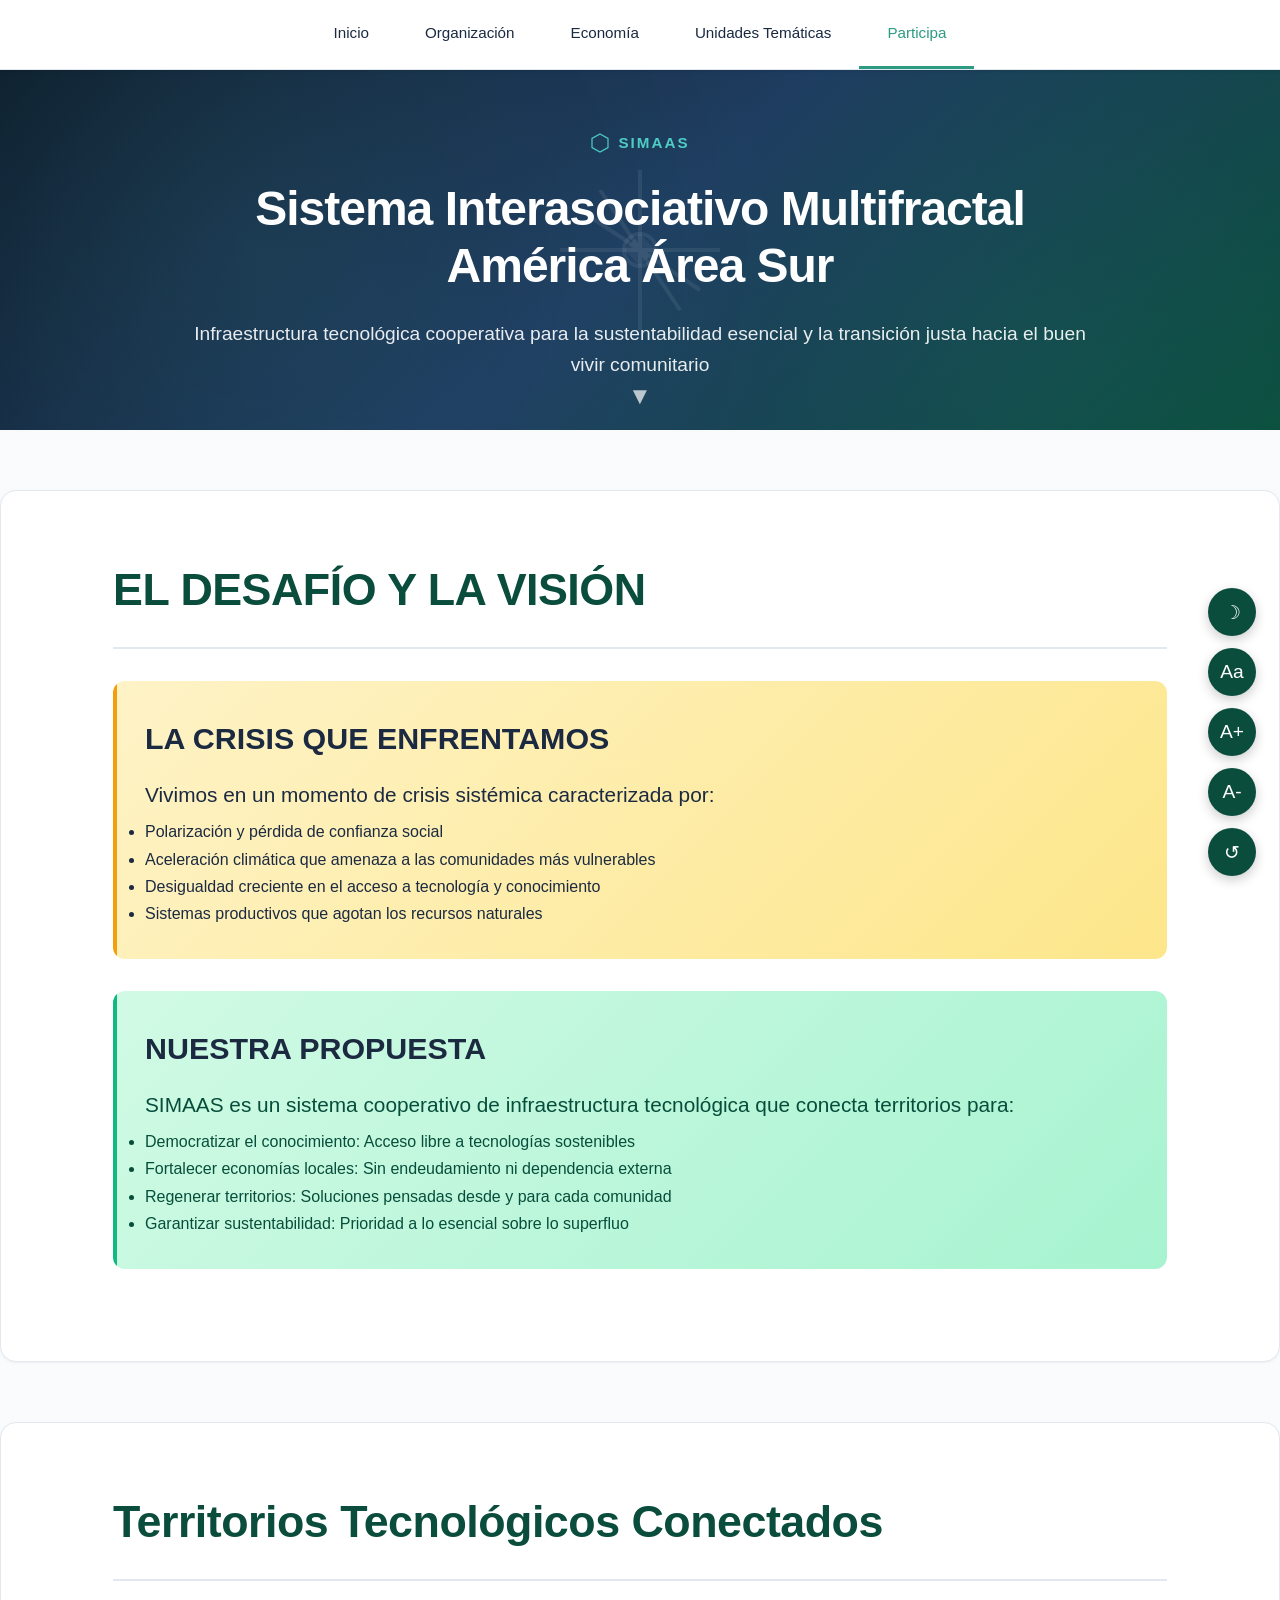
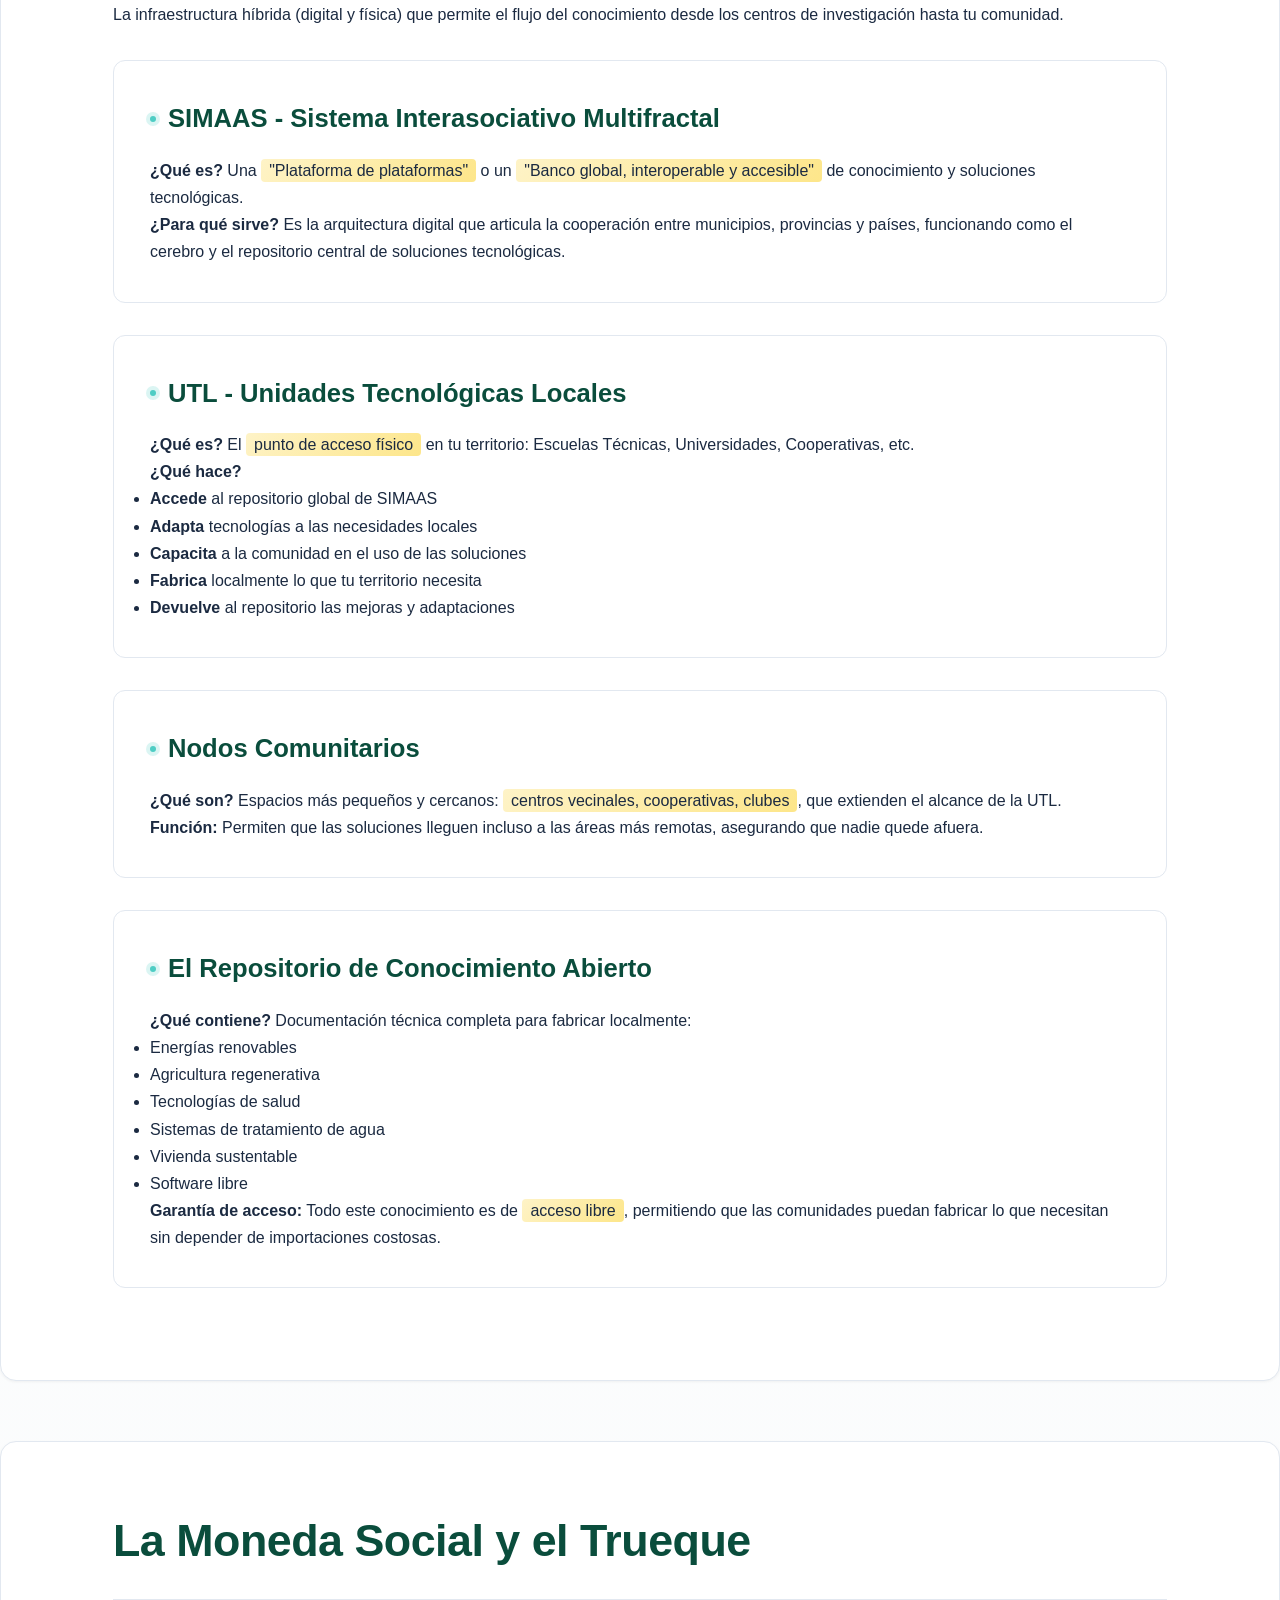
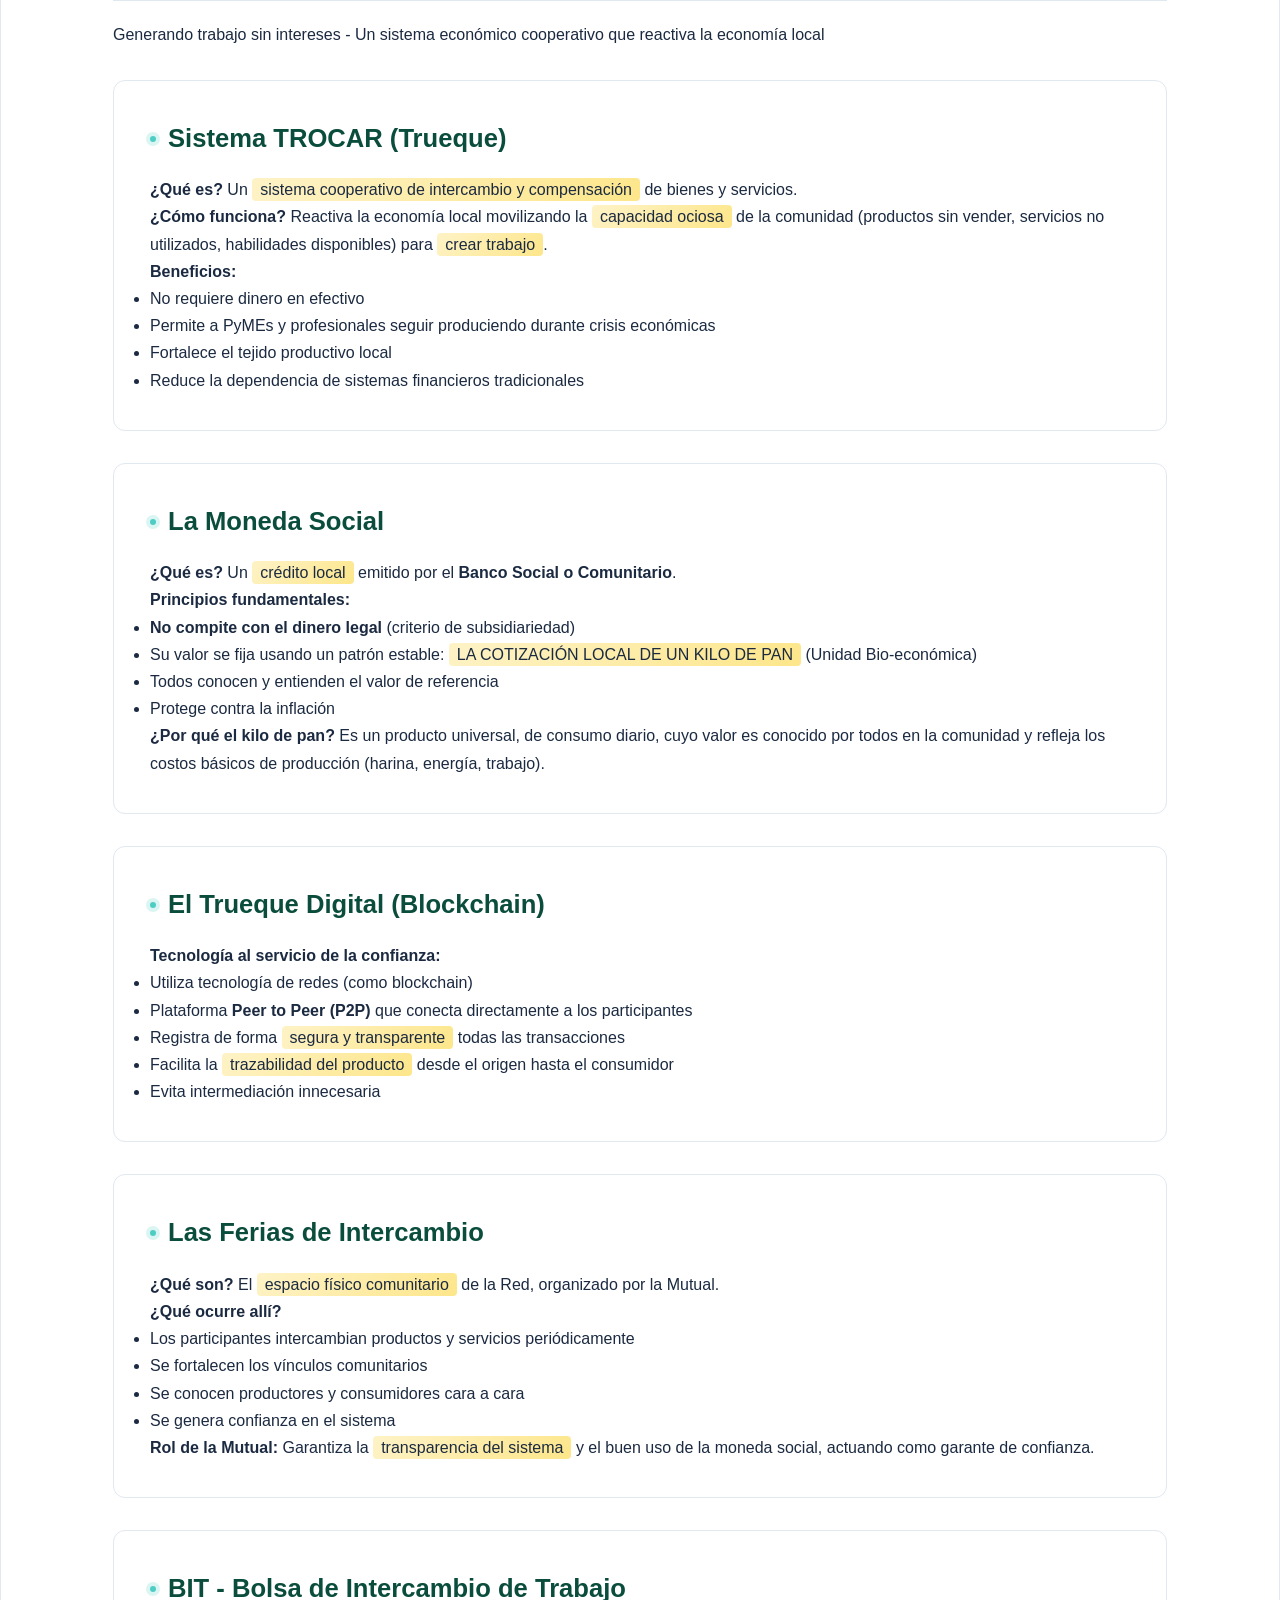
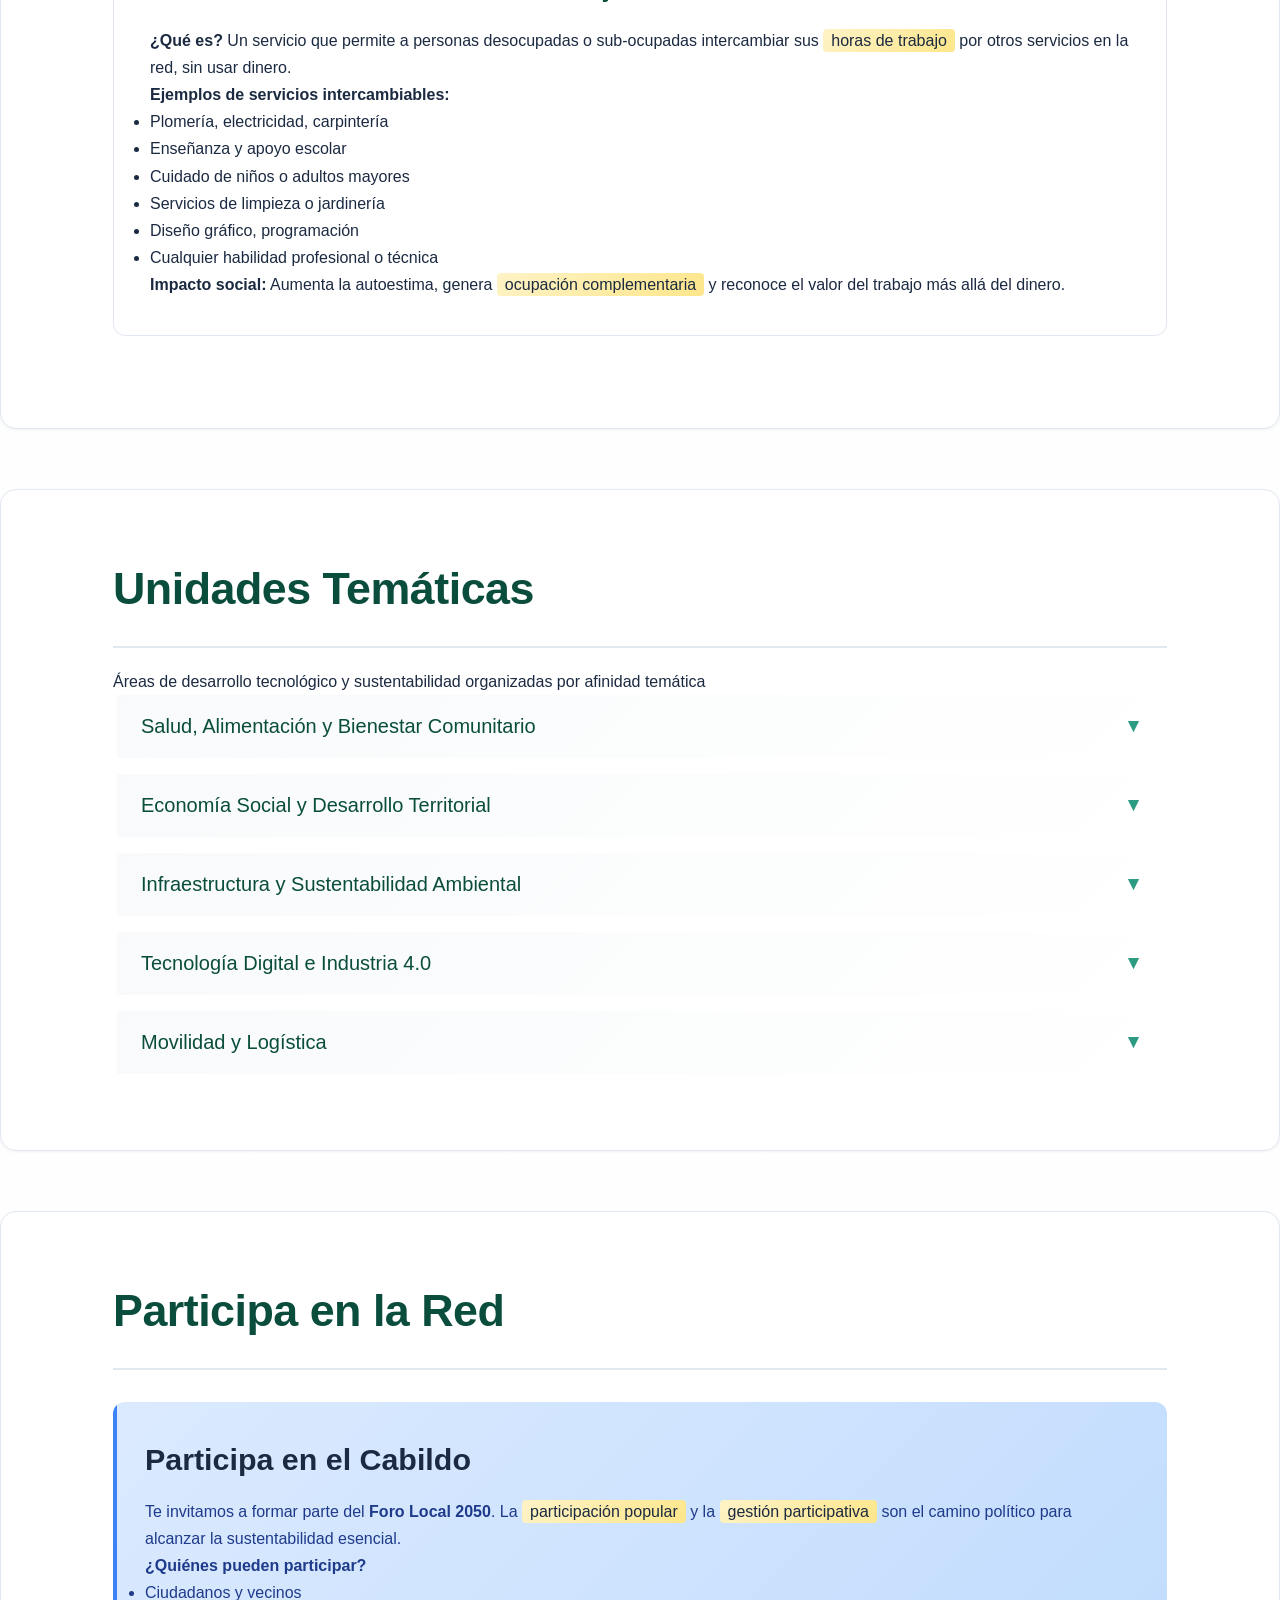
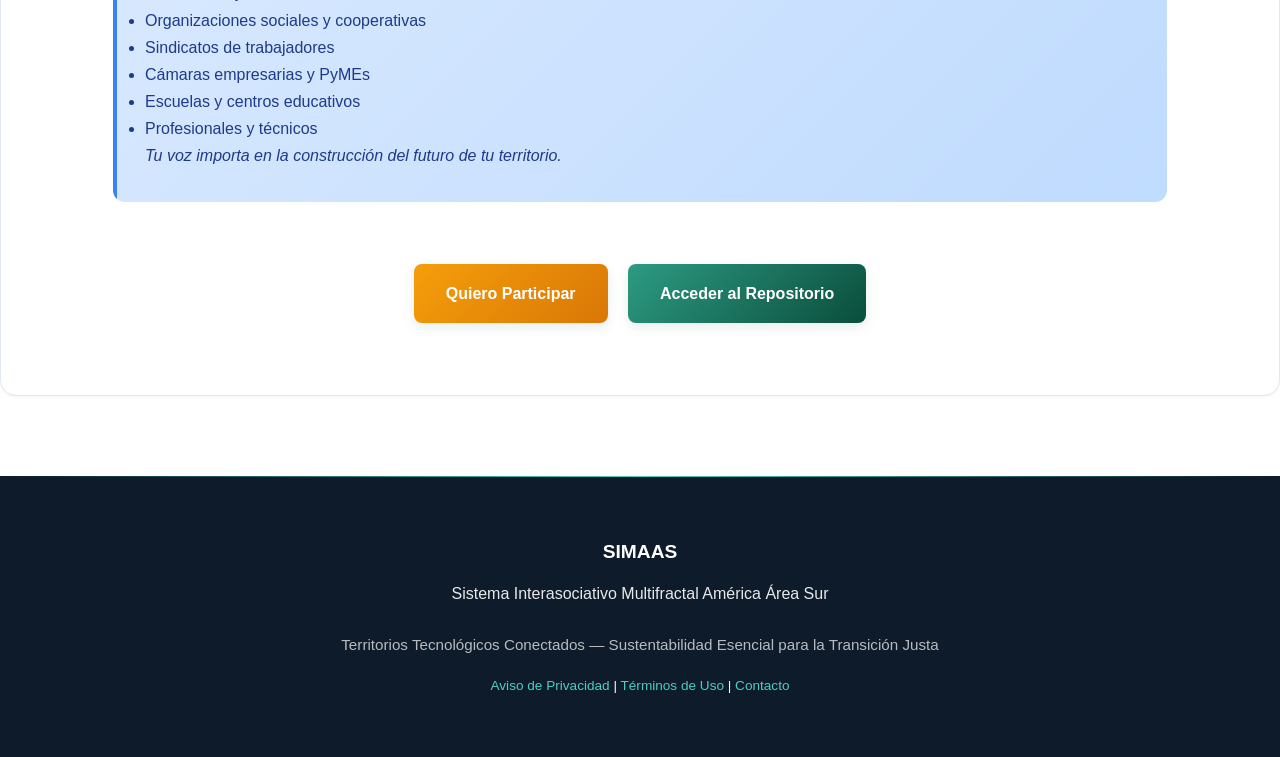
==== commit abca3038: "Acomodamientos de html y css" ====
--- a/index.html
+++ b/index.html
@@ -77,7 +77,7 @@
                     </ul>
                 </div>
                 <div class="caja-propuesta">
-                    <h3>Nuestra Propuesta</h3>
+                    <h3>NUESTRA PROPUESTA </h3>
                     <h4>SIMAAS es un sistema cooperativo de infraestructura tecnológica que conecta territorios para:</h4>
                     <ul>
                         <li>Democratizar el conocimiento: Acceso libre a tecnologías sostenibles</li>
@@ -85,7 +85,6 @@
                         <li>Regenerar territorios: Soluciones pensadas desde y para cada comunidad</li>
                         <li>Garantizar sustentabilidad: Prioridad a lo esencial sobre lo superfluo</li>
                     </ul>
-                    <p><em>"El conocimiento es un bien común que debe estar al servicio del desarrollo de todos los territorios."</em></p>
                 </div>
             </div>
         </section>
--- a/css/simaas.css
+++ b/css/simaas.css
@@ -367,9 +367,17 @@
     color: var(--texto-primario);
     font-size: 1.9em;
     font-weight: 600;
-    margin-top: 40px;
-    margin-bottom: 16px;
-}
+    margin-top: 0px;
+    margin-bottom: 12px;
+}
+
+section h4 {
+    font-family: 'Montserrat', 'Roboto', 'Helvetica Neue', sans-serif;
+    font-size: 1.3em;
+    font-weight: 500;
+    margin-bottom: 6px;
+}
+
 
 .caja-crisis, .caja-propuesta, .caja-solidaridad {
     border-radius: 12px;
@@ -403,19 +411,6 @@
 .caja-propuesta {
     background: linear-gradient(135deg, #D1FAE5 0%, #A7F3D0 100%);
     color: #064E3B;
-}
-
-.caja-propuesta > h3 {
-    margin: 1%;
-}
-
-.caja-propuesta > h4 {
-    
-    font-size: 130%;
-}
-
-.caja-propuesta > ul > li {
-    font-size: 120%;
 }
 
 body.modo-oscuro .caja-propuesta {
